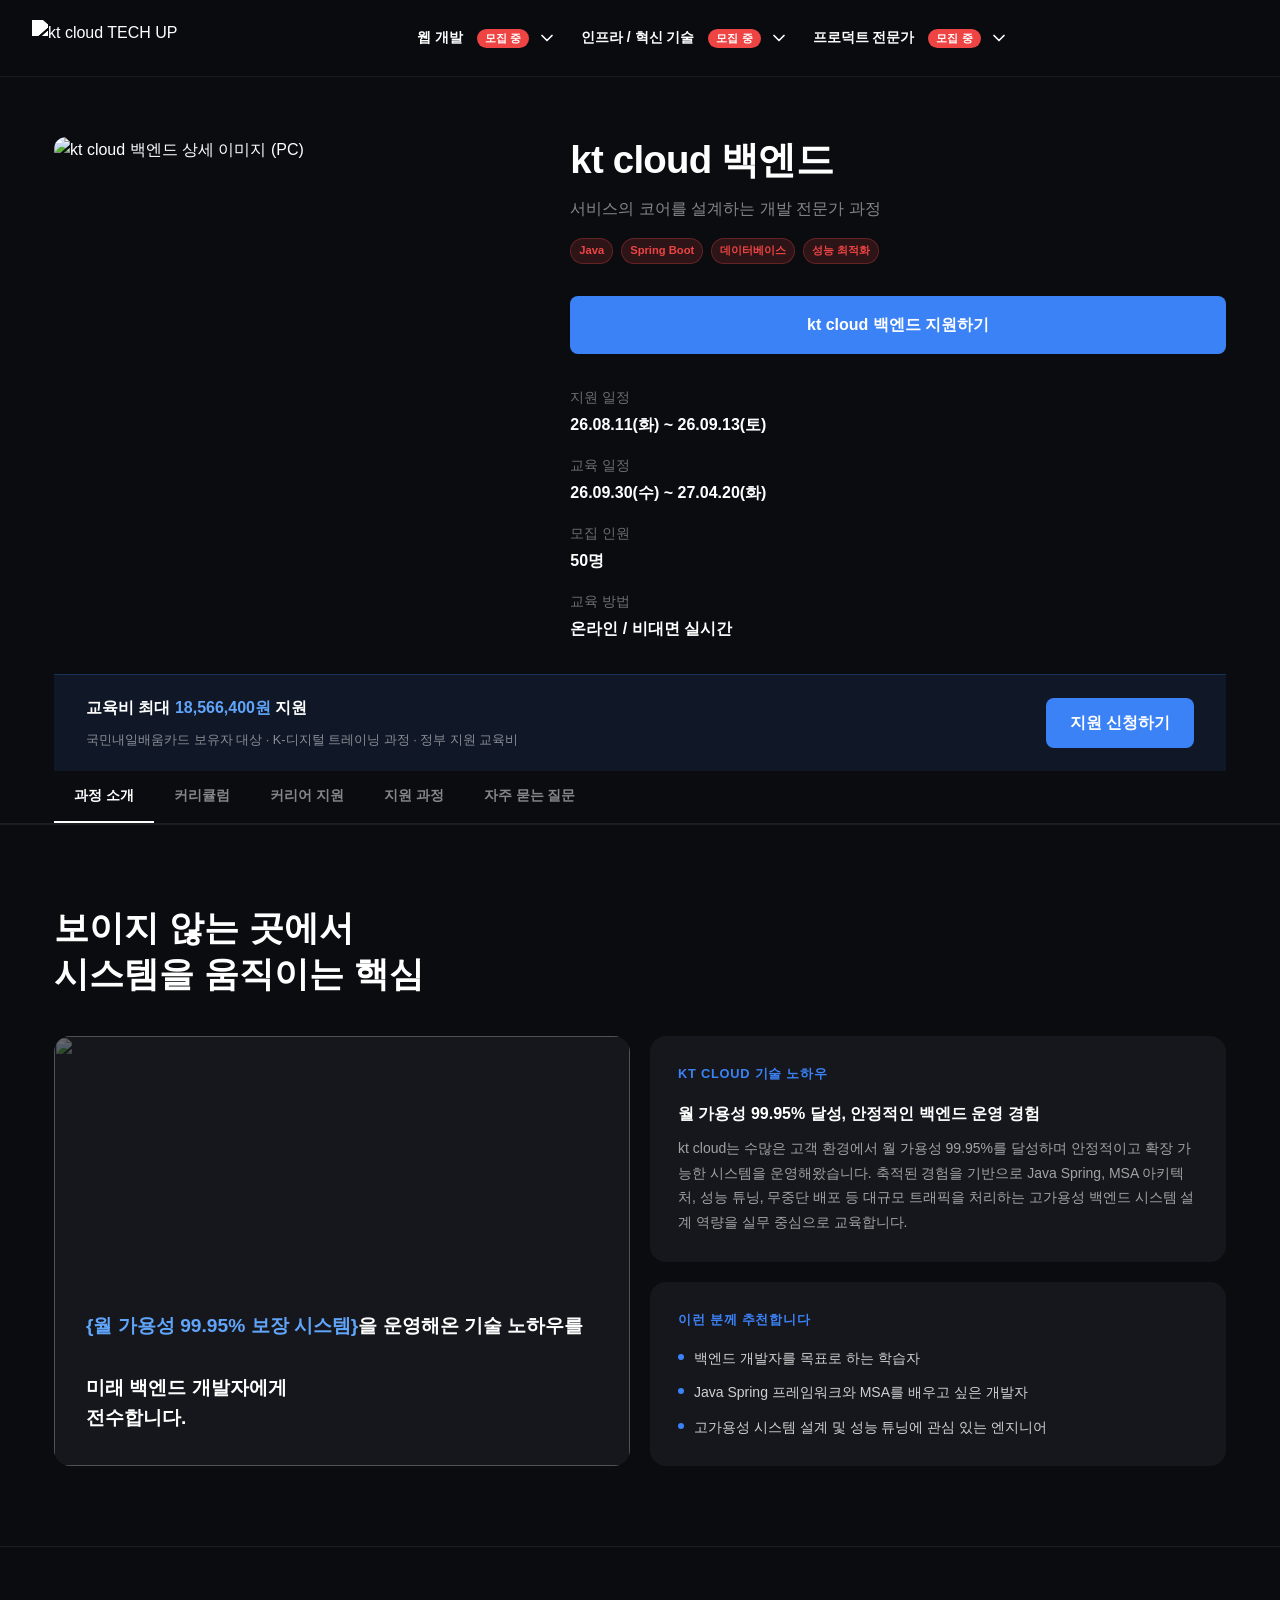
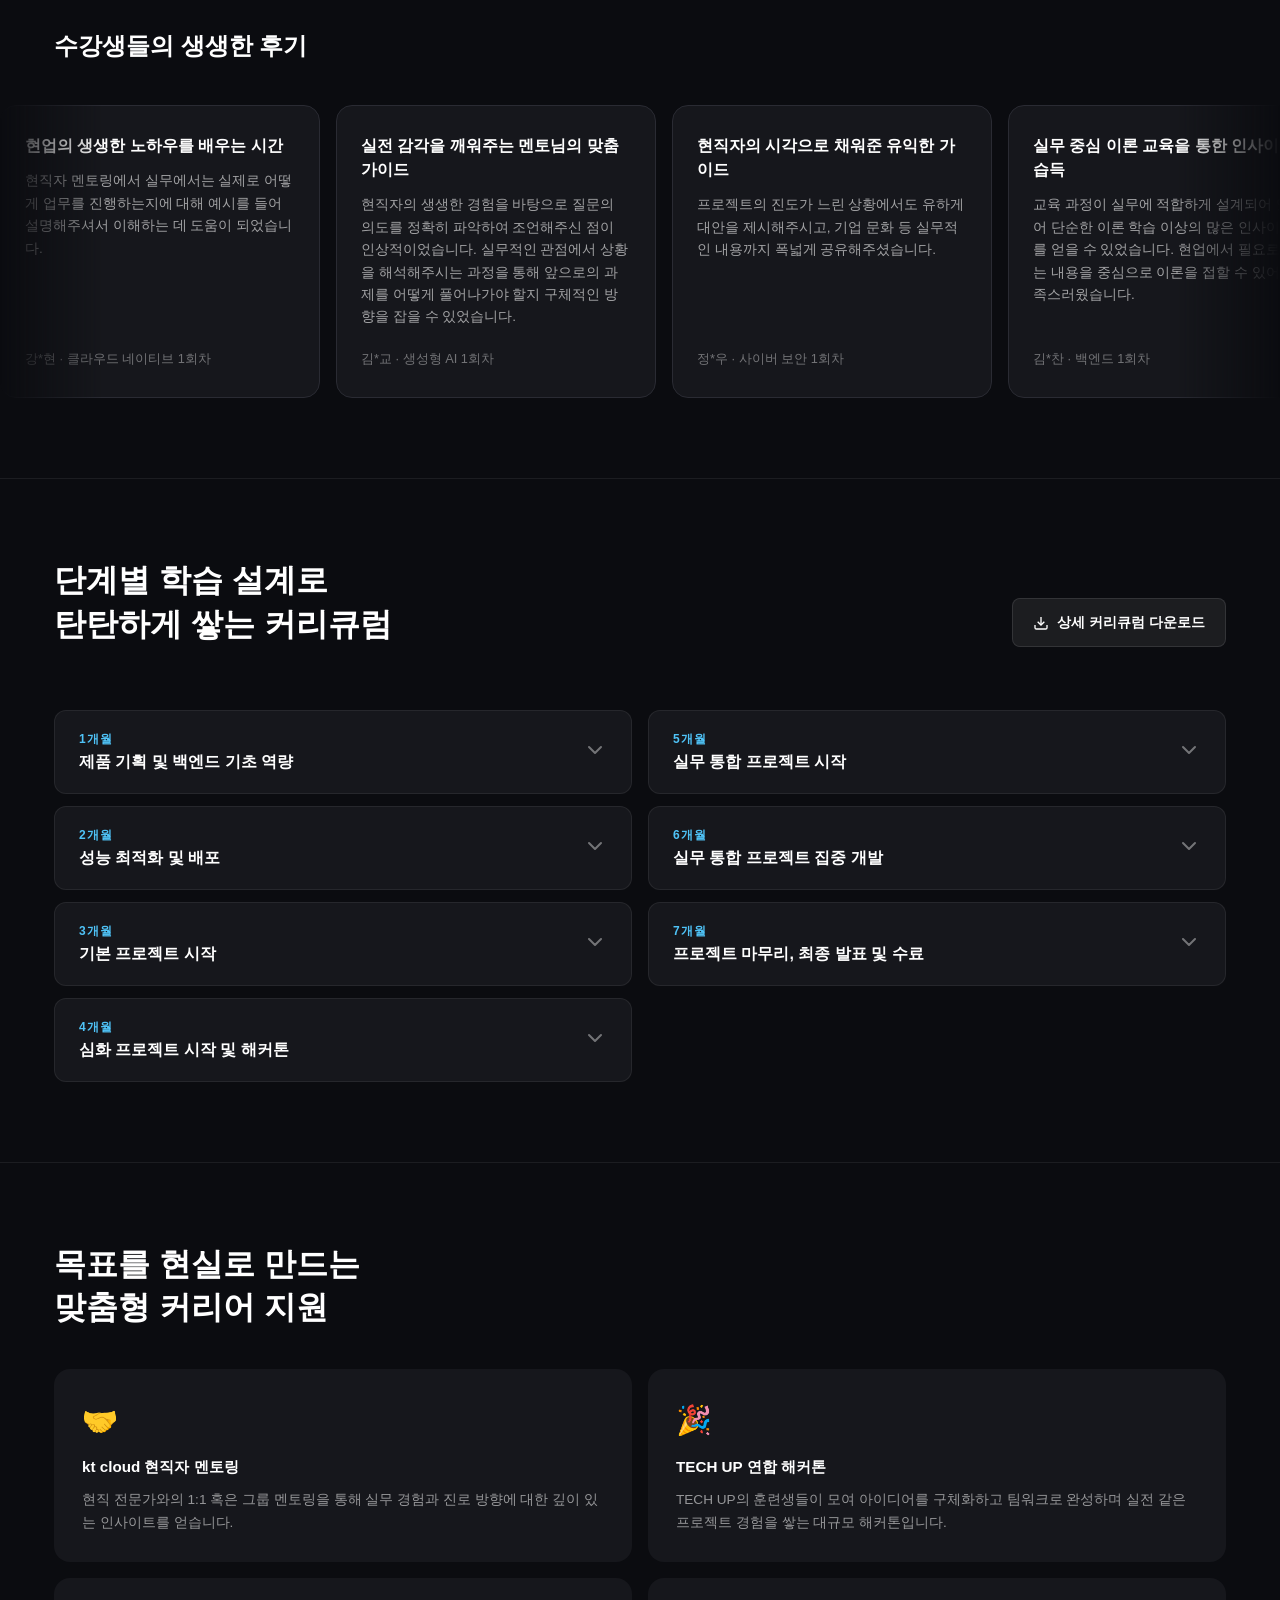
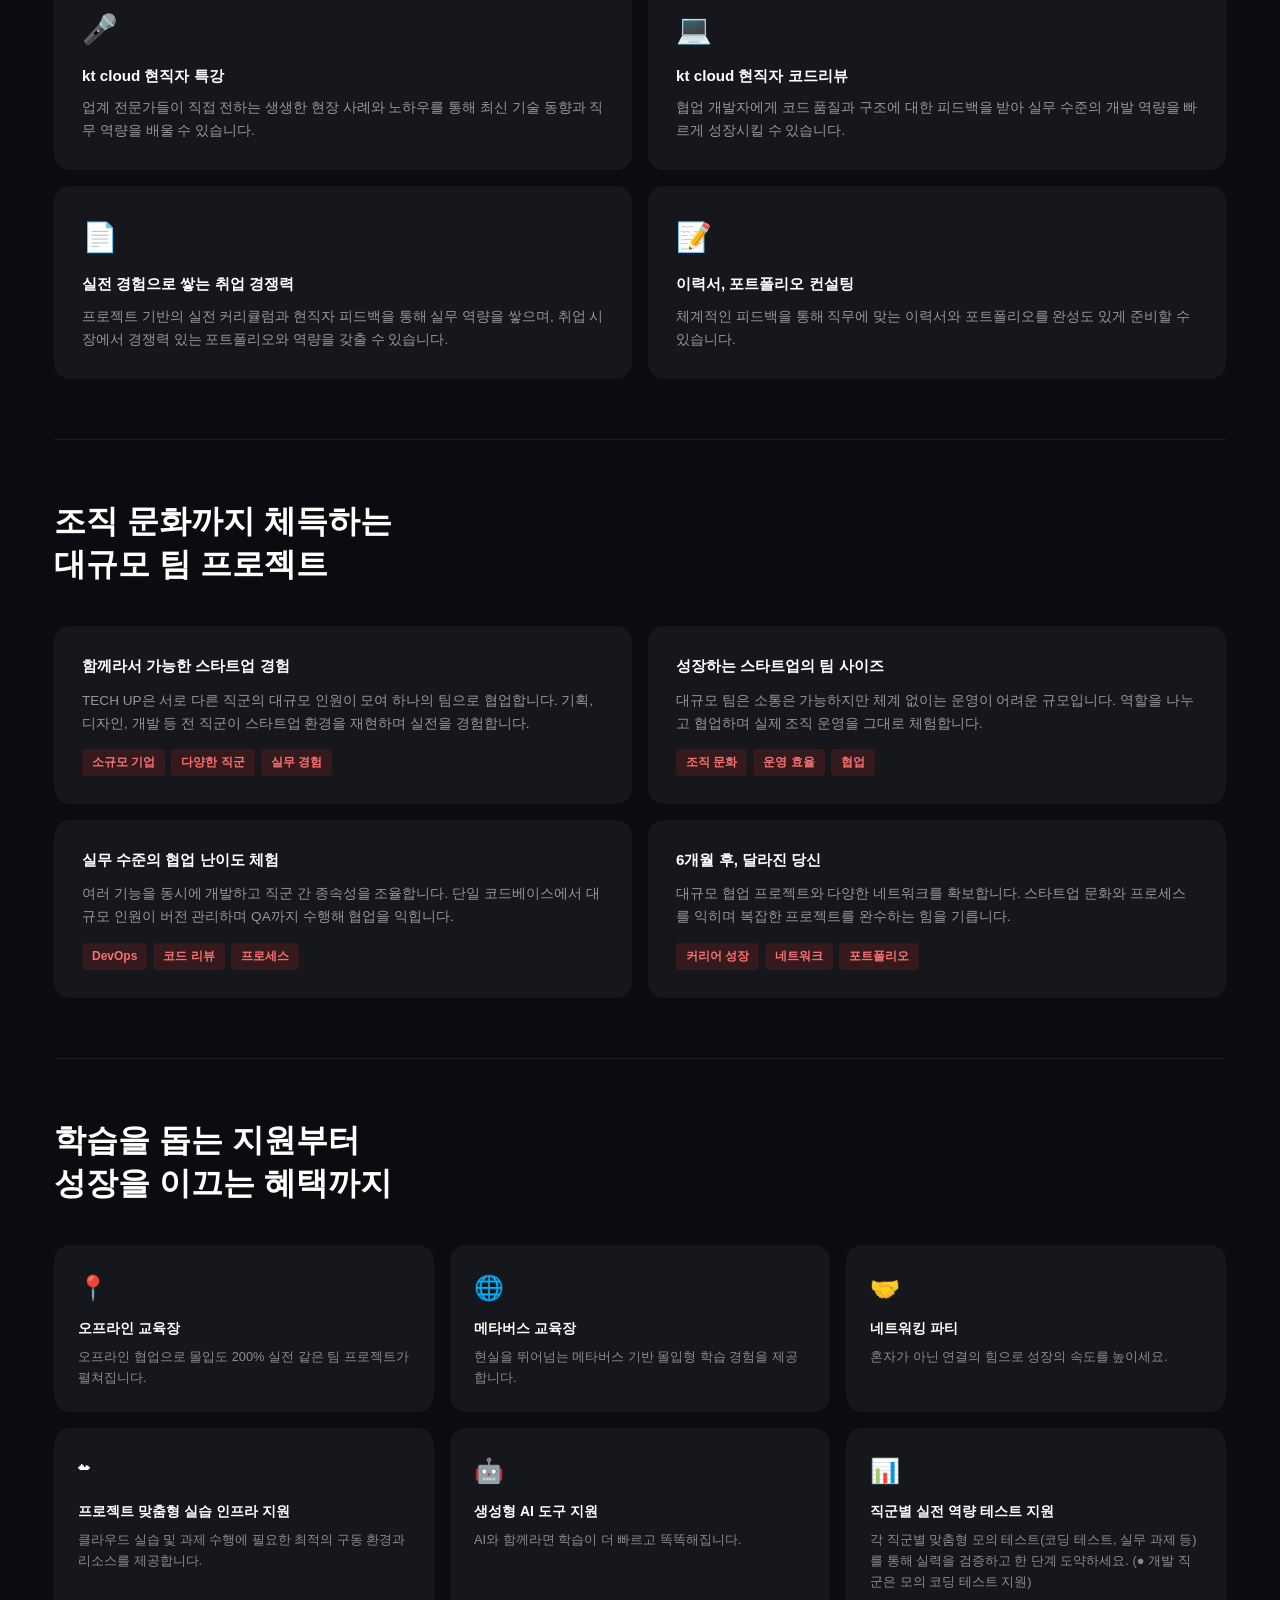
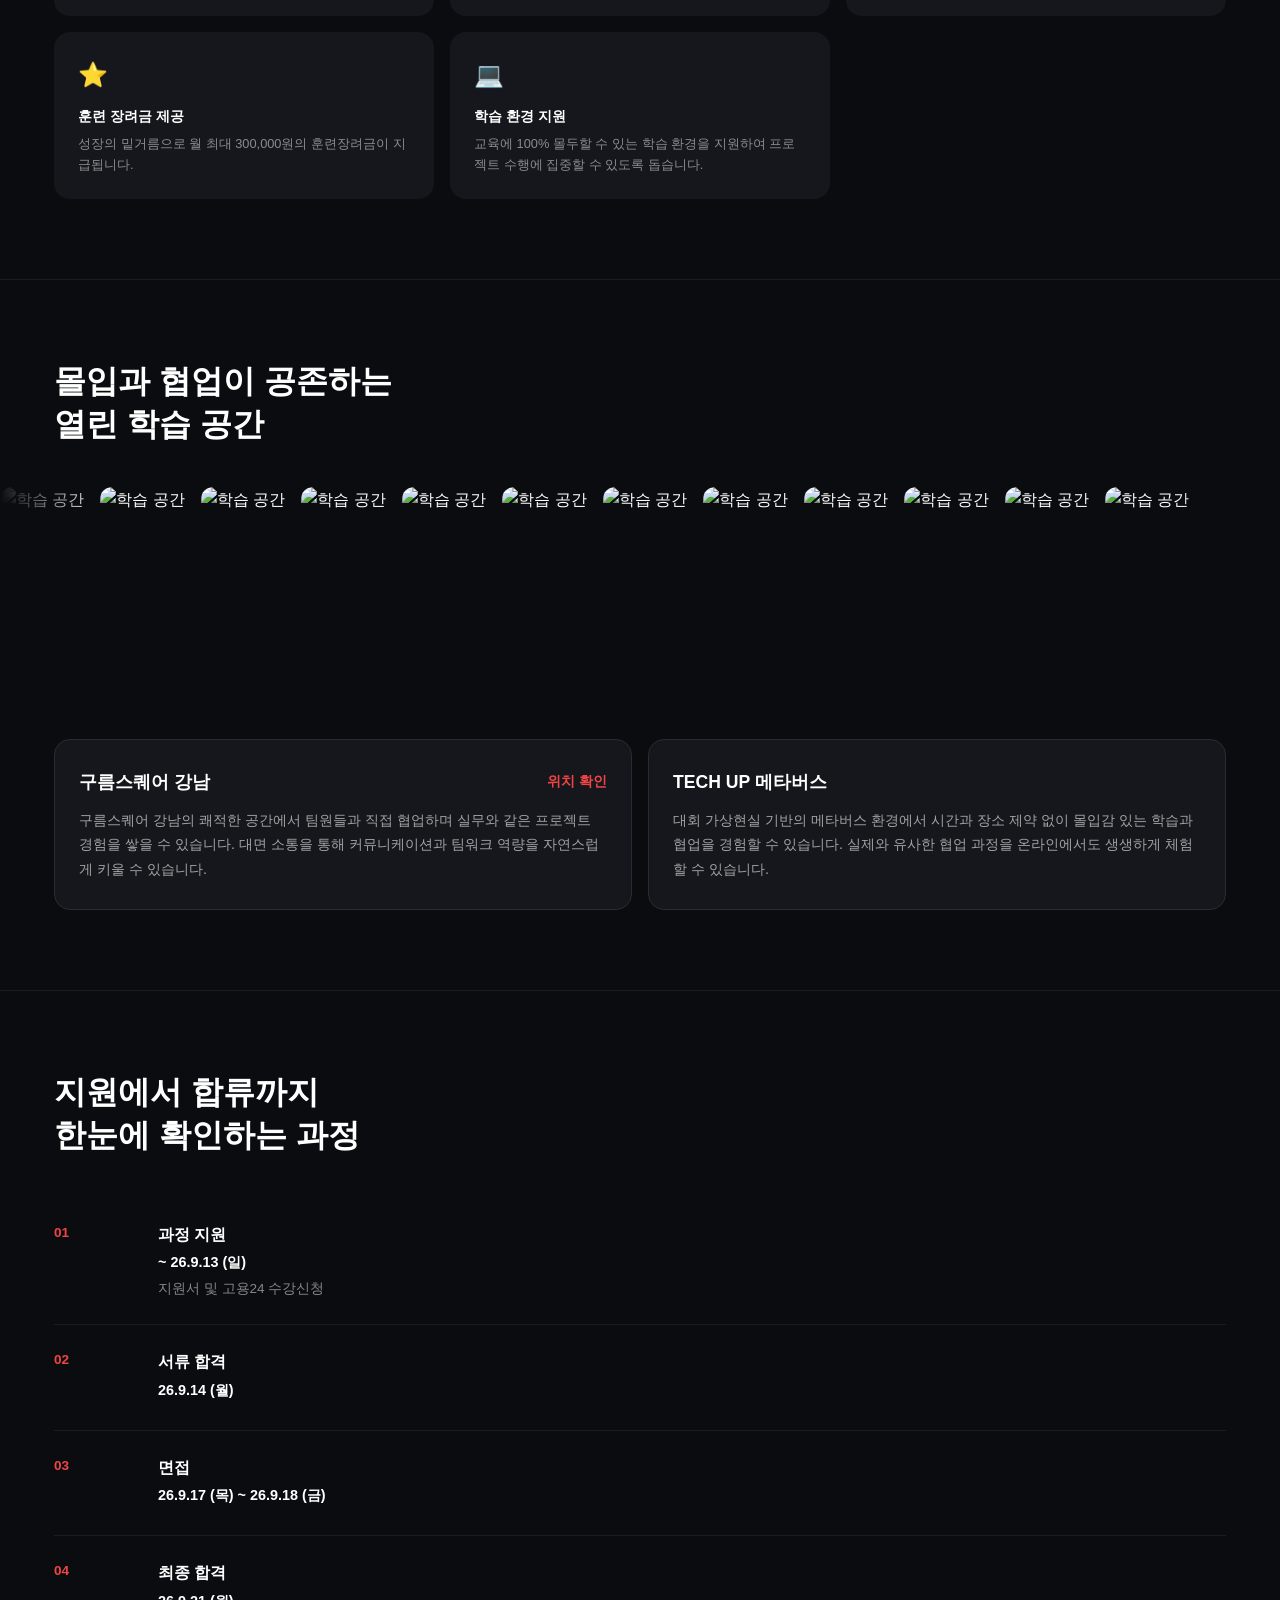
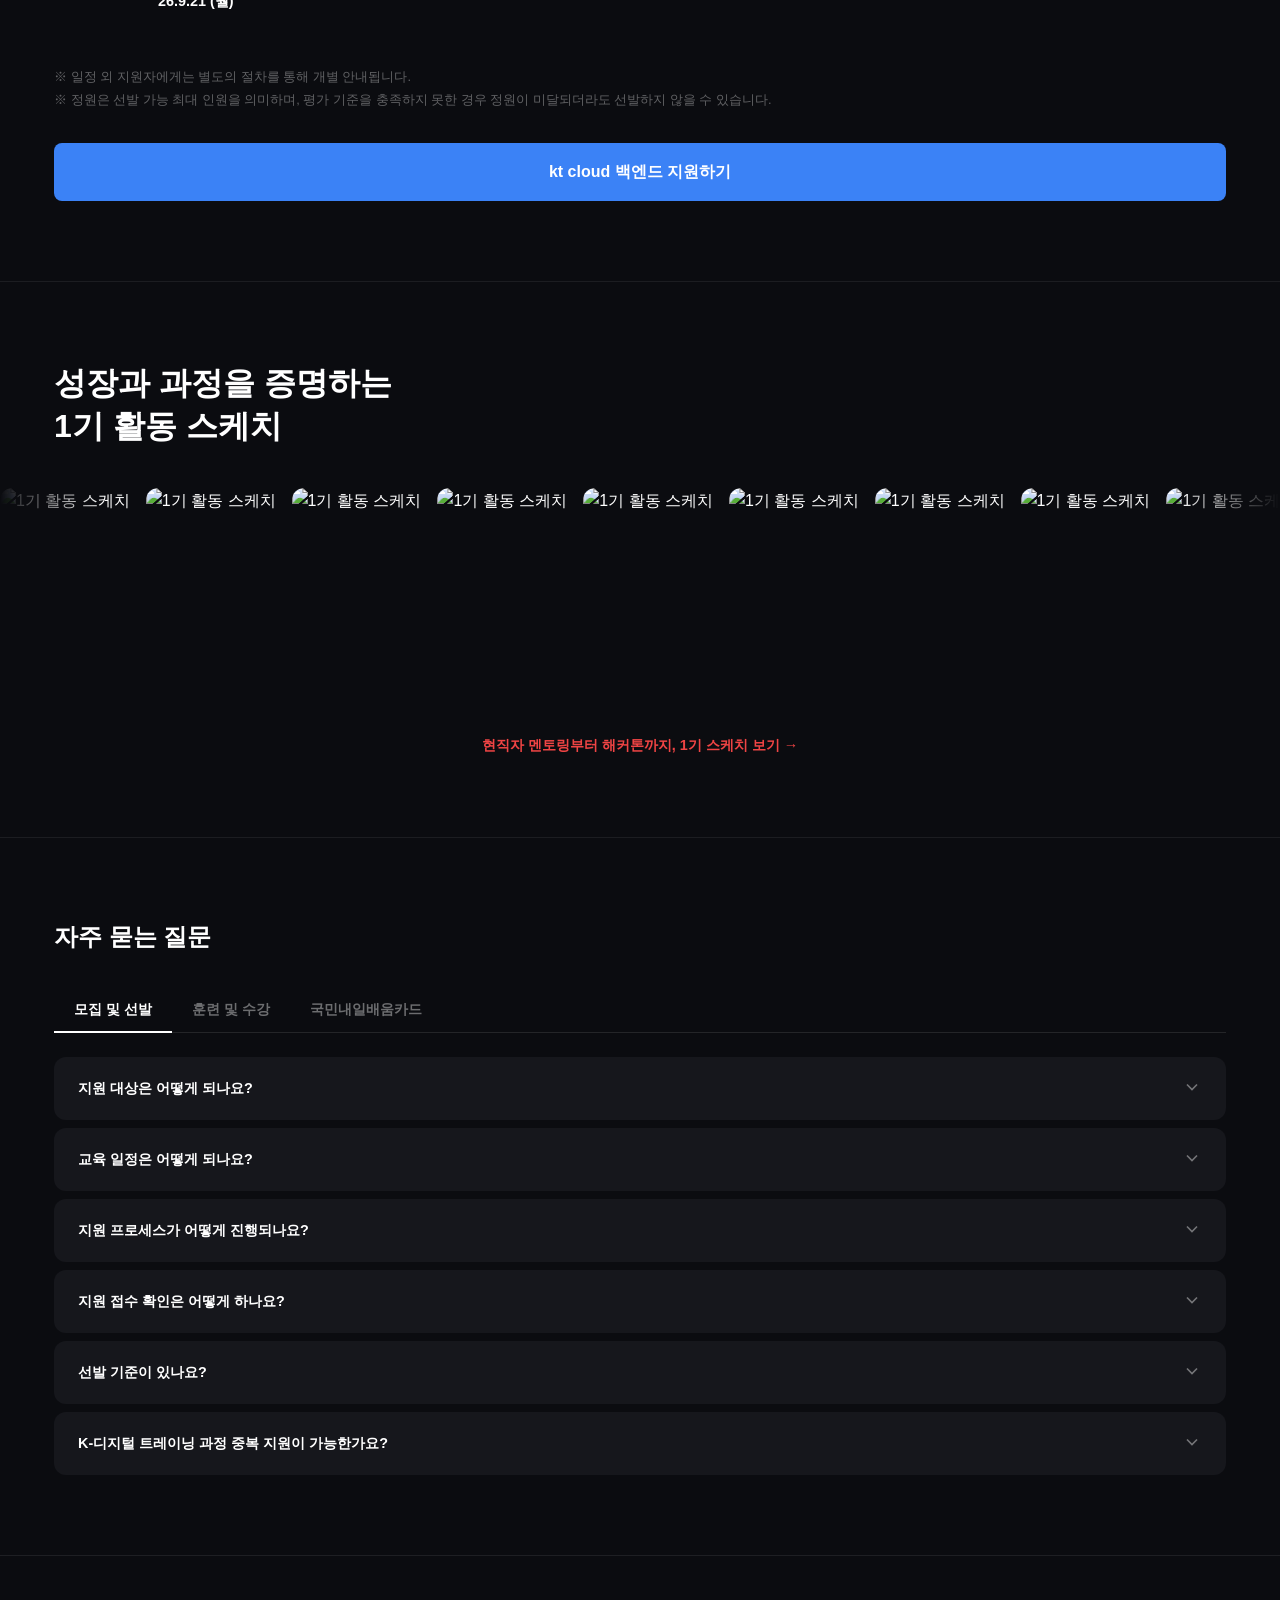
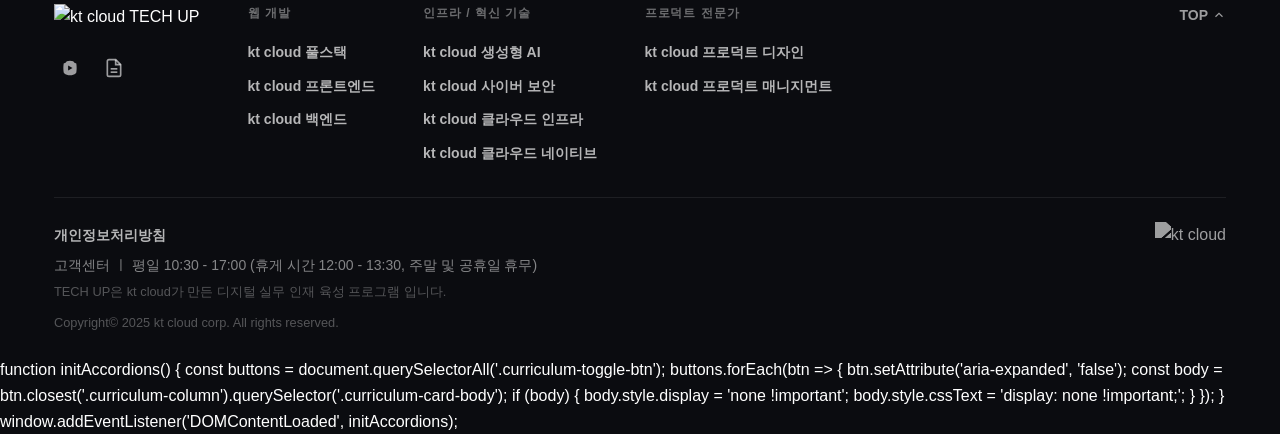
==== backend/index.html @ 148c1e0f "fix: 헤더 메뉴 지연 시간 2초 → 1초로 변경" ====
﻿<!DOCTYPE html>
<html lang="ko">
<head>
  <meta charset="UTF-8" />
  <meta name="viewport" content="width=device-width, initial-scale=1.0" />
  <title>kt cloud 백엔드 | kt cloud TECH UP</title>
  <meta name="description" content="서비스의 코어를 설계하는 개발 전문가 과정" />
  <meta property="og:title" content="kt cloud 백엔드 | kt cloud TECH UP" />
  <meta property="og:image" content="https://statics.goorm.io/ktcloud-techup/landing/og-image.png" />
  <link rel="icon" href="https://statics.goorm.io/ktcloud-techup/favicon.ico" />
  <link rel="stylesheet" href="../styles.css" />
</head>
<body>
  <header class="site-header">
    <nav class="header-nav-wrap">
      <a href="../" aria-label="KT Cloud Tech Up 홈페이지로 이동">
        <img src="https://statics.goorm.io/ktcloud-techup/logo/techup_light.svg" alt="kt cloud TECH UP" class="header-logo-img" />
      </a>
      <div class="header-menu">
        <div class="header-menu-item">
          <button class="header-menu-btn">웹 개발 <span class="badge-danger">모집 중</span><svg class="chevron" viewBox="0 0 24 24"><path d="M6 9l6 6 6-6" stroke-linecap="round" stroke-linejoin="round"/></svg></button>
          <div class="header-dropdown">
            <a href="../fullstack/" class="dropdown-item"><div class="dropdown-icon-wrap"><img src="https://statics.goorm.io/ktcloud-techup/landing/assets/course/fullstack/techup_nav_fullstack.png" alt="" /></div><div><span class="dropdown-item-name">kt cloud 풀스택</span><span class="dropdown-item-desc">프론트엔드와 백엔드 모두 다루는 개발 전문가 과정</span></div></a>
            <a href="../frontend/" class="dropdown-item"><div class="dropdown-icon-wrap"><img src="https://statics.goorm.io/ktcloud-techup/landing/assets/course/frontend/techup_nav_frontend.png" alt="" /></div><div><span class="dropdown-item-name">kt cloud 프론트엔드</span><span class="dropdown-item-desc">최상의 사용 경험을 구현하는 인터페이스 전문가 과정</span></div></a>
            <a href="../backend/" class="dropdown-item"><div class="dropdown-icon-wrap"><img src="https://statics.goorm.io/ktcloud-techup/landing/assets/course/backend/techup_nav_backend.png" alt="" /></div><div><span class="dropdown-item-name">kt cloud 백엔드</span><span class="dropdown-item-desc">서비스의 코어를 설계하는 개발 전문가 과정</span></div></a>
          </div>
        </div>
        <div class="header-menu-item">
          <button class="header-menu-btn">인프라 / 혁신 기술 <span class="badge-danger">모집 중</span><svg class="chevron" viewBox="0 0 24 24"><path d="M6 9l6 6 6-6" stroke-linecap="round" stroke-linejoin="round"/></svg></button>
          <div class="header-dropdown">
            <a href="../gen-ai/" class="dropdown-item"><div class="dropdown-icon-wrap"><img src="https://statics.goorm.io/ktcloud-techup/landing/assets/course/gen-ai/techup_nav_gen-ai.png" alt="" /></div><div><span class="dropdown-item-name">kt cloud 생성형 AI</span><span class="dropdown-item-desc">생성형 AI 혁신을 이끄는 글로벌 인재 과정</span></div></a>
            <a href="../cybersecurity/" class="dropdown-item"><div class="dropdown-icon-wrap"><img src="https://statics.goorm.io/ktcloud-techup/landing/assets/course/cybersecurity/techup_nav_cybersecurity.png" alt="" /></div><div><span class="dropdown-item-name">kt cloud 사이버 보안</span><span class="dropdown-item-desc">데이터와 서비스를 수호하는 보안 전문가 과정</span></div></a>
            <a href="https://acornedu.co.kr/kdigital/ktcloud/index.html" target="_blank" rel="noopener noreferrer" class="dropdown-item"><div class="dropdown-icon-wrap"><img src="https://statics.goorm.io/ktcloud-techup/landing/assets/course/cloud-infra/techup_nav_cloud-infra.png" alt="" /></div><div><span class="dropdown-item-name">kt cloud 클라우드 인프라</span><span class="dropdown-item-desc">확장성과 안정성을 구축하는 인프라 전문가 과정</span></div></a>
            <a href="../cloud-native/" class="dropdown-item"><div class="dropdown-icon-wrap"><img src="https://statics.goorm.io/ktcloud-techup/landing/assets/course/cloud-native/techup_nav_cloud-native.png" alt="" /></div><div><span class="dropdown-item-name">kt cloud 클라우드 네이티브</span><span class="dropdown-item-desc">차세대 클라우드 아키텍처 전문가 과정</span></div></a>
          </div>
        </div>
        <div class="header-menu-item">
          <button class="header-menu-btn">프로덕트 전문가 <span class="badge-danger">모집 중</span><svg class="chevron" viewBox="0 0 24 24"><path d="M6 9l6 6 6-6" stroke-linecap="round" stroke-linejoin="round"/></svg></button>
          <div class="header-dropdown">
            <a href="../product-design/" class="dropdown-item"><div class="dropdown-icon-wrap"><img src="https://statics.goorm.io/ktcloud-techup/landing/assets/course/product-design/techup_nav_product-design.png" alt="" /></div><div><span class="dropdown-item-name">kt cloud 프로덕트 디자인</span><span class="dropdown-item-desc">사용자 중심 경험을 설계하는 디자인 전문가 과정</span></div></a>
            <a href="../product-management/" class="dropdown-item"><div class="dropdown-icon-wrap"><img src="https://statics.goorm.io/ktcloud-techup/landing/assets/course/product-management/techup_nav_product-management.png" alt="" /></div><div><span class="dropdown-item-name">kt cloud 프로덕트 매니지먼트</span><span class="dropdown-item-desc">아이디어를 제품으로 비즈니스 임팩트를 만드는 과정</span></div></a>
          </div>
        </div>
      </div>
      <div class="header-right">
        <button class="mobile-menu-btn" onclick="document.getElementById('mobileMenu').classList.add('open')" aria-label="메뉴 열기"><svg width="24" height="24" fill="none" stroke="currentColor" stroke-width="2" stroke-linecap="round"><line x1="3" y1="6" x2="21" y2="6"/><line x1="3" y1="12" x2="21" y2="12"/><line x1="3" y1="18" x2="21" y2="18"/></svg></button>
      </div>
    </nav>
  </header>
  <div class="mobile-menu-overlay" id="mobileMenu">
    <div class="mobile-menu-header">
      <img src="https://statics.goorm.io/ktcloud-techup/logo/techup_light.svg" alt="kt cloud TECH UP" style="height:32px" />
      <button class="mobile-menu-close" onclick="document.getElementById('mobileMenu').classList.remove('open')" aria-label="닫기"><svg width="24" height="24" fill="none" stroke="currentColor" stroke-width="2"><line x1="18" y1="6" x2="6" y2="18"/><line x1="6" y1="6" x2="18" y2="18"/></svg></button>
    </div>
    <div class="mobile-menu-section">
      <button class="mobile-menu-group-btn" onclick="toggleMobileSubmenu('mob-web')"><span>웹 개발 <span class="badge-danger" style="font-size:.65rem">모집 중</span></span><svg width="20" height="20" fill="none" stroke="currentColor" stroke-width="2"><path d="M5 8l5 5 5-5"/></svg></button>
      <div class="mobile-submenu" id="mob-web"><a href="../fullstack/">kt cloud 풀스택</a><a href="../frontend/">kt cloud 프론트엔드</a><a href="../backend/">kt cloud 백엔드</a></div>
    </div>
    <div class="mobile-menu-section">
      <button class="mobile-menu-group-btn" onclick="toggleMobileSubmenu('mob-infra')"><span>인프라 / 혁신 기술 <span class="badge-danger" style="font-size:.65rem">모집 중</span></span><svg width="20" height="20" fill="none" stroke="currentColor" stroke-width="2"><path d="M5 8l5 5 5-5"/></svg></button>
      <div class="mobile-submenu" id="mob-infra"><a href="../gen-ai/">kt cloud 생성형 AI</a><a href="../cybersecurity/">kt cloud 사이버 보안</a><a href="https://acornedu.co.kr/kdigital/ktcloud/index.html" target="_blank" rel="noreferrer">kt cloud 클라우드 인프라</a><a href="../cloud-native/">kt cloud 클라우드 네이티브</a></div>
    </div>
    <div class="mobile-menu-section">
      <button class="mobile-menu-group-btn" onclick="toggleMobileSubmenu('mob-product')"><span>프로덕트 전문가 <span class="badge-danger" style="font-size:.65rem">모집 중</span></span><svg width="20" height="20" fill="none" stroke="currentColor" stroke-width="2"><path d="M5 8l5 5 5-5"/></svg></button>
      <div class="mobile-submenu" id="mob-product"><a href="../product-design/">kt cloud 프로덕트 디자인</a><a href="../product-management/">kt cloud 프로덕트 매니지먼트</a></div>
    </div>
  </div>
  <main>
    <section class="detail-hero-section" id="introduce">
      <div class="container">
        <div class="detail-hero-wrap">
          <div class="hero-left">
            <div class="course-thumbnail">
              <img src="https://statics.goorm.io/ktcloud-techup/landing/assets/course/backend/techup_detail_pc_backend.png" alt="kt cloud 백엔드 상세 이미지 (PC)" class="desktop-thumbnail" />
              <img src="https://statics.goorm.io/ktcloud-techup/landing/assets/course/backend/techup_detail_mo_backend.png" alt="kt cloud 백엔드 상세 이미지 (모바일)" class="mobile-thumbnail" />
            </div>
          </div>
          <div class="detail-hero-right">
            <div class="detail-course-info">
              <div class="detail-hero-course-text">
                <h1 class="course-title-text">kt cloud 백엔드</h1>
                <p class="course-desc-text">서비스의 코어를 설계하는 개발 전문가 과정</p>
              </div>
              <div class="detail-badge-wrap"><span class="tag-badge">Java</span> <span class="tag-badge">Spring Boot</span> <span class="tag-badge">데이터베이스</span> <span class="tag-badge">성능 최적화</span></div>
            </div>
            <div class="cta-wrap"><a class="btn-enroll-primary" href="https://forms.gle/zZFbDgqRrS6WZeDd9" target="_blank" rel="noopener noreferrer">kt cloud 백엔드 지원하기</a></div>
            <div class="course-info-detail">
              <div class="course-info-detail-item"><span class="info-label">지원 일정</span><span class="info-value">26.08.11(화) ~ 26.09.13(토)</span></div>
              <div class="course-info-detail-item"><span class="info-label">교육 일정</span><span class="info-value">26.09.30(수) ~ 27.04.20(화)</span></div>
              <div class="course-info-detail-item"><span class="info-label">모집 인원</span><span class="info-value">50명</span></div>
              <div class="course-info-detail-item"><span class="info-label">교육 방법</span><span class="info-value">온라인 / 비대면 실시간</span></div>
            </div>
          </div>
        </div>
                <div class="tuition-banner-inline">
          <div class="tuition-inline-left">
            <span class="tuition-amount">교육비 최대 <strong>18,566,400원</strong> 지원</span>
            <span class="tuition-desc">국민내일배움카드 보유자 대상 · K-디지털 트레이닝 과정 · 정부 지원 교육비</span>
          </div>
          <a class="btn-enroll-primary tuition-inline-btn" href="https://forms.gle/zZFbDgqRrS6WZeDd9" target="_blank" rel="noopener noreferrer">지원 신청하기</a>
        </div>
      </div>
    </section>
  <section class="detail-nav-section">
      <div class="container">
        <nav class="detail-nav-inner">
          <button class="nav-item-btn active" onclick="scrollToSection('introduce',this)">과정 소개</button>
          <button class="nav-item-btn" onclick="scrollToSection('curriculum',this)">커리큘럼</button>
          <button class="nav-item-btn" onclick="scrollToSection('career_support',this)">커리어 지원</button>
          <button class="nav-item-btn" onclick="scrollToSection('process',this)">지원 과정</button>
          <button class="nav-item-btn" onclick="scrollToSection('faq',this)">자주 묻는 질문</button>
        </nav>
      </div>
  </section>
  <section class="introduce-section" id="introduce">
      <div class="container">
        <h2 class="introduce-section-title">보이지 않는 곳에서<br>시스템을 움직이는 핵심</h2>
        <div class="content-grid">
          <div class="core-message-card content-card">
            <img src="https://statics.goorm.io/ktcloud-techup/landing/assets/course/backend/techup_introduce_bg_backend.png" alt="" class="core-message-background" loading="lazy" />
            <div class="core-card-content">
              <p class="core-message-text"><span class='highlight'>{월 가용성 99.95% 보장 시스템}</span>을 운영해온 기술 노하우를<br><br>미래 백엔드 개발자에게<br>전수합니다.</p>
            </div>
          </div>
          <div class="content-grid-right">
            <div class="value-proposition-card content-card">
              <p class="card-label">kt cloud 기술 노하우</p>
              <p class="value-title">월 가용성 99.95% 달성, 안정적인 백엔드 운영 경험</p>
              <p class="value-description">kt cloud는 수많은 고객 환경에서 월 가용성 99.95%를 달성하며 안정적이고 확장 가능한 시스템을 운영해왔습니다. 축적된 경험을 기반으로 Java Spring, MSA 아키텍처, 성능 튜닝, 무중단 배포 등 대규모 트래픽을 처리하는 고가용성 백엔드 시스템 설계 역량을 실무 중심으로 교육합니다.</p>
            </div>
            <div class="target-audience-card content-card">
              <p class="card-label">이런 분께 추천합니다</p>
              <div class="target-audience-list">
                <div class="target-audience-item"><span class="audience-bullet"></span><span class="audience-text">백엔드 개발자를 목표로 하는 학습자</span></div>
                <div class="target-audience-item"><span class="audience-bullet"></span><span class="audience-text">Java Spring 프레임워크와 MSA를 배우고 싶은 개발자</span></div>
                <div class="target-audience-item"><span class="audience-bullet"></span><span class="audience-text">고가용성 시스템 설계 및 성능 튜닝에 관심 있는 엔지니어</span></div>
              </div>
            </div>
          </div>
        </div>
      </div>
  </section>

      <div class="section-block review-scroll-section" id="reviews">
      <div class="container">
        <h2 class="section-block-title">수강생들의 생생한 후기</h2>
      </div>
      <div class="review-marquee-wrap">
        <div class="review-marquee-track">
          <div class="review-card"><p class="review-title">현업의 생생한 노하우를 배우는 시간</p><p class="review-desc">현직자 멘토링에서 실무에서는 실제로 어떻게 업무를 진행하는지에 대해 예시를 들어 설명해주셔서 이해하는 데 도움이 되었습니다.</p><p class="review-author">강*현 · 클라우드 네이티브 1회차</p></div>
          <div class="review-card"><p class="review-title">실전 감각을 깨워주는 멘토님의 맞춤 가이드</p><p class="review-desc">현직자의 생생한 경험을 바탕으로 질문의 의도를 정확히 파악하여 조언해주신 점이 인상적이었습니다. 실무적인 관점에서 상황을 해석해주시는 과정을 통해 앞으로의 과제를 어떻게 풀어나가야 할지 구체적인 방향을 잡을 수 있었습니다.</p><p class="review-author">김*교 · 생성형 AI 1회차</p></div>
          <div class="review-card"><p class="review-title">현직자의 시각으로 채워준 유익한 가이드</p><p class="review-desc">프로젝트의 진도가 느린 상황에서도 유하게 대안을 제시해주시고, 기업 문화 등 실무적인 내용까지 폭넓게 공유해주셨습니다.</p><p class="review-author">정*우 · 사이버 보안 1회차</p></div>
          <div class="review-card"><p class="review-title">실무 중심 이론 교육을 통한 인사이트 습득</p><p class="review-desc">교육 과정이 실무에 적합하게 설계되어 있어 단순한 이론 학습 이상의 많은 인사이트를 얻을 수 있었습니다. 현업에서 필요로 하는 내용을 중심으로 이론을 접할 수 있어 만족스러웠습니다.</p><p class="review-author">김*찬 · 백엔드 1회차</p></div>
          <div class="review-card"><p class="review-title">실전 코드를 활용한 이론의 실질적 구현</p><p class="review-desc">이론을 실제 코드로 구현하는 과정에서 Git 공유와 핵심 부분 공백 활용 등 효율적인 학습 환경이 제공되었습니다. 이를 통해 길어지는 코드 사이에서도 핵심 이론이 어떻게 적용되는지 집중해서 파악할 수 있었습니다.</p><p class="review-author">이*수 · 프론트엔드 1회차</p></div>
          <div class="review-card"><p class="review-title">프로젝트에 바로 활용 가능한 실무 아키텍처 학습</p><p class="review-desc">백엔드 아키텍처에 관한 강의 내용은 현재 진행 중인 프로젝트에 즉시 적용할 수 있을 만큼 실효성이 높았습니다.</p><p class="review-author">최*수 · 풀스택 1회차</p></div>
          <div class="review-card"><p class="review-title">양질의 강의와 원활한 소통이 이루어진 시간</p><p class="review-desc">양질의 특강과 성실한 질의응답, 그리고 좋은 분위기를 조성해 주신 덕분에 실무 기술과 현업의 인사이트를 얻을 수 있었던 유익한 시간이었습니다.</p><p class="review-author">허*은 · 사이버 보안 1회차</p></div>
          <div class="review-card"><p class="review-title">다각도의 피드백을 통한 성장</p><p class="review-desc">프로젝트 전반에 걸쳐 강사님과 동료들로부터 다양한 측면의 피드백을 받아볼 수 있어서 실전 감각을 익히는 데 큰 도움이 되었습니다.</p><p class="review-author">김*우 · 프로덕트 매니지먼트 1회차</p></div>
          <div class="review-card"><p class="review-title">협업 역량과 효율적인 시간 관리 습득</p><p class="review-desc">팀 프로젝트에 충분한 시간이 할당되어 실습에 집중할 수 있었고, 그 과정에서 협업 방식과 효율적인 시간 분배를 직접 경험하며 배울 수 있어 좋았습니다.</p><p class="review-author">안*서 · 사이버 보안 1회차</p></div>
          <div class="review-card"><p class="review-title">반복 학습을 통한 이해도 및 활용 능력 향상</p><p class="review-desc">수업 내용을 기반으로 한 평가 과정을 통해 학습한 내용을 복습할 수 있었고, 이를 계기로 이해와 활용 속도가 한층 빨라지는 것을 체감할 수 있었습니다.</p><p class="review-author">조*연 · 백엔드 1회차</p></div>
          <div class="review-card"><p class="review-title">팀워크와 창의성을 높여준 해커톤 경험</p><p class="review-desc">자연스러운 아이스브레이킹을 통해 팀원들의 작업 스타일을 빠르게 파악하며 짧은 일정 속에서도 효율적으로 협업할 수 있었습니다.</p><p class="review-author">박*영 · 프로덕트 디자인 1회차</p></div>
          <div class="review-card"><p class="review-title">현업의 생생한 노하우를 배우는 시간</p><p class="review-desc">현직자 멘토링에서 실무에서는 실제로 어떻게 업무를 진행하는지에 대해 예시를 들어 설명해주셔서 이해하는 데 도움이 되었습니다.</p><p class="review-author">강*현 · 클라우드 네이티브 1회차</p></div>
          <div class="review-card"><p class="review-title">실전 감각을 깨워주는 멘토님의 맞춤 가이드</p><p class="review-desc">현직자의 생생한 경험을 바탕으로 질문의 의도를 정확히 파악하여 조언해주신 점이 인상적이었습니다.</p><p class="review-author">김*교 · 생성형 AI 1회차</p></div>
          <div class="review-card"><p class="review-title">실무 중심 이론 교육을 통한 인사이트 습득</p><p class="review-desc">교육 과정이 실무에 적합하게 설계되어 있어 단순한 이론 학습 이상의 많은 인사이트를 얻을 수 있었습니다.</p><p class="review-author">김*찬 · 백엔드 1회차</p></div>
        </div>
      </div>
    </div>

    <div class="section-block" id="curriculum">
      <div class="container">
        <div class="curriculum-header">
          <h2 class="section-heading-2line">단계별 학습 설계로<br>탄탄하게 쌓는 커리큐럼</h2>
          <a href="https://statics.goorm.io/ktcloud-techup/files/curriculums/v2/kt+cloud+TECH+UP_%E1%84%87%E1%85%A2%E1%86%A8%E1%84%8B%E1%85%A6%E1%86%AB%E1%84%83%E1%85%B3.pdf" target="_blank" rel="noopener noreferrer" class="curriculum-download">
            <svg width="16" height="16" viewBox="0 0 24 24" fill="none" stroke="currentColor" stroke-width="2"><path d="M21 15v4a2 2 0 01-2 2H5a2 2 0 01-2-2v-4"/><polyline points="7 10 12 15 17 10"/><line x1="12" y1="15" x2="12" y2="3"/></svg>
            상세 커리큐럼 다운로드
          </a>
        </div>
        <div class="curriculum-grid">
          <div class="curriculum-column left-column">
            <div class="curriculum-card">
              <div class="curriculum-card-header">
                <button class="curriculum-toggle-btn" onclick="toggleCurriculum(this)" aria-expanded="false">
                  <div class="curriculum-question-container">
                    <span class="curriculum-week">1개월</span>
                    <span class="curriculum-title">제품 기획 및 백엔드 기초 역량</span>
                  </div>
                  <span class="curriculum-icon"><svg width="24" height="24" viewBox="0 0 24 24" fill="none"><path d="M6 9L12 15L18 9" stroke="currentColor" stroke-width="2" stroke-linecap="round" stroke-linejoin="round"/></svg></span>
                </button>
              </div>
              <div class="curriculum-card-body">
                <div class="curriculum-item">
                  <span class="curriculum-dot"></span>
                  <div>
                    <span class="curriculum-content-title">오리엔테이션</span>
                    <span class="curriculum-content-desc">과정 목표와 방향성을 설명하고, 상세 커리큘럼 및 학습 일정 소개합니다.</span>
                  </div>
                </div>
                <div class="curriculum-item">
                  <span class="curriculum-dot"></span>
                  <div>
                    <span class="curriculum-content-title">자바 스프링 기초</span>
                    <span class="curriculum-content-desc">스프링 프레임워크의 핵심 원리와 구조를 이해하고 실습합니다.</span>
                  </div>
                </div>
                <div class="curriculum-item">
                  <span class="curriculum-dot"></span>
                  <div>
                    <span class="curriculum-content-title">자바 스프링 고급</span>
                    <span class="curriculum-content-desc">IoC/DI, AOP 등 주요 기능을 실습을 통해 심층적으로 학습합니다.</span>
                  </div>
                </div>
                <div class="curriculum-item">
                  <span class="curriculum-dot"></span>
                  <div>
                    <span class="curriculum-content-title">HTTP/HTTPS 등 백엔드 네트워크 기초</span>
                    <span class="curriculum-content-desc">HTTP/HTTPS 프로토콜 동작 원리와 기본 네트워크 구조를 학습합니다.</span>
                  </div>
                </div>
                <div class="curriculum-item">
                  <span class="curriculum-dot"></span>
                  <div>
                    <span class="curriculum-content-title">생성형 AI를 활용한 백엔드 개발</span>
                    <span class="curriculum-content-desc">생성형 AI 모델과 API 연동, 자동화 기법을 실습합니다.</span>
                  </div>
                </div>
                <div class="curriculum-item">
                  <span class="curriculum-dot"></span>
                  <div>
                    <span class="curriculum-content-title">API 서버 및 MSA</span>
                    <span class="curriculum-content-desc">RESTful API 설계와 마이크로서비스 아키텍처 구축 방법을 익힙니다.</span>
                  </div>
                </div>
                <div class="curriculum-item">
                  <span class="curriculum-dot"></span>
                  <div>
                    <span class="curriculum-content-title">취업 준비 역량 테스트 대비</span>
                    <span class="curriculum-content-desc">매월 과정 별 역량 평가 및 피드백을 진행합니다. 이를 바탕으로 최신 구직 동향 및 사례를 연구하며, 자기 PR을 위한 효과적인 취업 전략을 학습합니다.</span>
                  </div>
                </div>
              </div>
            </div>
            <div class="curriculum-card">
              <div class="curriculum-card-header">
                <button class="curriculum-toggle-btn" onclick="toggleCurriculum(this)" aria-expanded="false">
                  <div class="curriculum-question-container">
                    <span class="curriculum-week">2개월</span>
                    <span class="curriculum-title">성능 최적화 및 배포</span>
                  </div>
                  <span class="curriculum-icon"><svg width="24" height="24" viewBox="0 0 24 24" fill="none"><path d="M6 9L12 15L18 9" stroke="currentColor" stroke-width="2" stroke-linecap="round" stroke-linejoin="round"/></svg></span>
                </button>
              </div>
              <div class="curriculum-card-body">
                <div class="curriculum-item">
                  <span class="curriculum-dot"></span>
                  <div>
                    <span class="curriculum-content-title">최신 백엔드 기술</span>
                    <span class="curriculum-content-desc">최신 자바 및 서버리스\xb7Reactive 등 차세대 백엔드 기술을 학습합니다.</span>
                  </div>
                </div>
                <div class="curriculum-item">
                  <span class="curriculum-dot"></span>
                  <div>
                    <span class="curriculum-content-title">DB 설계 및 최적화</span>
                    <span class="curriculum-content-desc">DB 모델링, 인덱싱, 쿼리 튜닝 및 분산 DB 전략을 실습합니다.</span>
                  </div>
                </div>
                <div class="curriculum-item">
                  <span class="curriculum-dot"></span>
                  <div>
                    <span class="curriculum-content-title">테스트 및 배포</span>
                    <span class="curriculum-content-desc">단위 및 통합 테스트, CI/CD와 무중단 배포 등 실전 배포 전략을 익힙니다</span>
                  </div>
                </div>
                <div class="curriculum-item">
                  <span class="curriculum-dot"></span>
                  <div>
                    <span class="curriculum-content-title">특강1</span>
                    <span class="curriculum-content-desc">매월 기업 연사 또는 전문가를 초빙하여 백엔드 개발 사례와 과정에 필요한 심화 주제를 다루는 특강을 진행합니다.</span>
                  </div>
                </div>
                <div class="curriculum-item">
                  <span class="curriculum-dot"></span>
                  <div>
                    <span class="curriculum-content-title">취업 준비 역량 테스트 대비</span>
                    <span class="curriculum-content-desc">매월 과정 별 역량 평가 및 피드백을 진행합니다. 이를 바탕으로 최신 구직 동향 및 사례를 연구하며, 자기 PR을 위한 효과적인 취업 전략을 학습합니다.</span>
                  </div>
                </div>
                <div class="curriculum-item">
                  <span class="curriculum-dot"></span>
                  <div>
                    <span class="curriculum-content-title">기본 프로젝트</span>
                    <span class="curriculum-content-desc">자바 스프링 기반 서버 아키텍처를 설계하며 HTTP/HTTPS 통신 및 보안 설정 실습을 진행합니다. 간단한 MSA 모듈 분리 및 연동을 익히고, CI/CD 파이프라인을 적용하여 자동 배포 환경을 구축합니다.</span>
                  </div>
                </div>
              </div>
            </div>
            <div class="curriculum-card">
              <div class="curriculum-card-header">
                <button class="curriculum-toggle-btn" onclick="toggleCurriculum(this)" aria-expanded="false">
                  <div class="curriculum-question-container">
                    <span class="curriculum-week">3개월</span>
                    <span class="curriculum-title">기본 프로젝트 시작</span>
                  </div>
                  <span class="curriculum-icon"><svg width="24" height="24" viewBox="0 0 24 24" fill="none"><path d="M6 9L12 15L18 9" stroke="currentColor" stroke-width="2" stroke-linecap="round" stroke-linejoin="round"/></svg></span>
                </button>
              </div>
              <div class="curriculum-card-body">
                <div class="curriculum-item">
                  <span class="curriculum-dot"></span>
                  <div>
                    <span class="curriculum-content-title">기본 프로젝트</span>
                    <span class="curriculum-content-desc">자바 스프링 기반 서버 아키텍처를 설계하며 HTTP/HTTPS 통신 및 보안 설정 실습을 진행합니다. 간단한 MSA 모듈 분리 및 연동을 익히고, CI/CD 파이프라인을 적용하여 자동 배포 환경을 구축합니다.</span>
                  </div>
                </div>
                <div class="curriculum-item">
                  <span class="curriculum-dot"></span>
                  <div>
                    <span class="curriculum-content-title">심화 프로젝트</span>
                    <span class="curriculum-content-desc">대규모 API 서버 설계를 통해 트래픽 분산 및 성능 튜닝 전략을 세우고, 생성형 AI 기반 자동 로그 분석과 모니터링 기능을 통합합니다. 데이터베이스 샤딩 기술과 고가용성 아키텍처를 설계하며, 팀 협업을 통해 복합적인 서비스 기능을 구현합니다.</span>
                  </div>
                </div>
                <div class="curriculum-item">
                  <span class="curriculum-dot"></span>
                  <div>
                    <span class="curriculum-content-title">특강2</span>
                    <span class="curriculum-content-desc">매월 기업 연사 또는 전문가를 초빙하여 백엔드 개발 사례와 과정에 필요한 심화 주제를 다루는 특강을 진행합니다.</span>
                  </div>
                </div>
                <div class="curriculum-item">
                  <span class="curriculum-dot"></span>
                  <div>
                    <span class="curriculum-content-title">취업 준비 역량 테스트 대비</span>
                    <span class="curriculum-content-desc">매월 과정 별 역량 평가 및 피드백을 진행합니다. 이를 바탕으로 최신 구직 동향 및 사례를 연구하며, 자기 PR을 위한 효과적인 취업 전략을 학습합니다.</span>
                  </div>
                </div>
              </div>
            </div>
            <div class="curriculum-card">
              <div class="curriculum-card-header">
                <button class="curriculum-toggle-btn" onclick="toggleCurriculum(this)" aria-expanded="false">
                  <div class="curriculum-question-container">
                    <span class="curriculum-week">4개월</span>
                    <span class="curriculum-title">심화 프로젝트 시작 및 해커톤</span>
                  </div>
                  <span class="curriculum-icon"><svg width="24" height="24" viewBox="0 0 24 24" fill="none"><path d="M6 9L12 15L18 9" stroke="currentColor" stroke-width="2" stroke-linecap="round" stroke-linejoin="round"/></svg></span>
                </button>
              </div>
              <div class="curriculum-card-body">
                <div class="curriculum-item">
                  <span class="curriculum-dot"></span>
                  <div>
                    <span class="curriculum-content-title">심화 프로젝트</span>
                    <span class="curriculum-content-desc">대규모 API 서버 설계를 통해 트래픽 분산 및 성능 튜닝 전략을 세우고, 생성형 AI 기반 자동 로그 분석과 모니터링 기능을 통합합니다. 데이터베이스 샤딩 기술과 고가용성 아키텍처를 설계하며, 팀 협업을 통해 복합적인 서비스 기능을 구현합니다.</span>
                  </div>
                </div>
                <div class="curriculum-item">
                  <span class="curriculum-dot"></span>
                  <div>
                    <span class="curriculum-content-title">해커톤</span>
                    <span class="curriculum-content-desc">제한된 시간 내 팀별 아이디어 구상과 제품 설계를 진행하며 집중적인 협업을 통해 창의적 해결능력을 학습합니다.</span>
                  </div>
                </div>
                <div class="curriculum-item">
                  <span class="curriculum-dot"></span>
                  <div>
                    <span class="curriculum-content-title">특강3</span>
                    <span class="curriculum-content-desc">매월 기업 연사 또는 전문가를 초빙하여 백엔드 개발 사례와 과정에 필요한 심화 주제를 다루는 특강을 진행합니다.</span>
                  </div>
                </div>
                <div class="curriculum-item">
                  <span class="curriculum-dot"></span>
                  <div>
                    <span class="curriculum-content-title">취업 준비 역량 테스트 대비</span>
                    <span class="curriculum-content-desc">매월 과정 별 역량 평가 및 피드백을 진행합니다. 이를 바탕으로 최신 구직 동향 및 사례를 연구하며, 자기 PR을 위한 효과적인 취업 전략을 학습합니다.</span>
                  </div>
                </div>
              </div>
            </div>
          </div>
          <div class="curriculum-column right-column">
            <div class="curriculum-card">
              <div class="curriculum-card-header">
                <button class="curriculum-toggle-btn" onclick="toggleCurriculum(this)" aria-expanded="false">
                  <div class="curriculum-question-container">
                    <span class="curriculum-week">5개월</span>
                    <span class="curriculum-title">실무 통합 프로젝트 시작</span>
                  </div>
                  <span class="curriculum-icon"><svg width="24" height="24" viewBox="0 0 24 24" fill="none"><path d="M6 9L12 15L18 9" stroke="currentColor" stroke-width="2" stroke-linecap="round" stroke-linejoin="round"/></svg></span>
                </button>
              </div>
              <div class="curriculum-card-body">
                <div class="curriculum-item">
                  <span class="curriculum-dot"></span>
                  <div>
                    <span class="curriculum-content-title">실무 통합 프로젝트</span>
                    <span class="curriculum-content-desc">스프링, MSA, AI 등의 다양한 백엔드 기술을 통합한 실무형 아키텍처를 설계하고, 타 과정(프론트엔드, 보안, 디자인 등)과 협업하여 통합 서비스를 구현합니다. 서버리스와 컨테이너 오케스트레이션 등 최신 기술을 연동하여 무중단 배포와 실시간 모니터링 시스템을 완성합니다.</span>
                  </div>
                </div>
                <div class="curriculum-item">
                  <span class="curriculum-dot"></span>
                  <div>
                    <span class="curriculum-content-title">특강4</span>
                    <span class="curriculum-content-desc">매월 기업 연사 또는 전문가를 초빙하여 백엔드 개발 사례와 과정에 필요한 심화 주제를 다루는 특강을 진행합니다.</span>
                  </div>
                </div>
                <div class="curriculum-item">
                  <span class="curriculum-dot"></span>
                  <div>
                    <span class="curriculum-content-title">취업 준비 역량 테스트 대비</span>
                    <span class="curriculum-content-desc">매월 과정 별 역량 평가 및 피드백을 진행합니다. 이를 바탕으로 최신 구직 동향 및 사례를 연구하며, 자기 PR을 위한 효과적인 취업 전략을 학습합니다.</span>
                  </div>
                </div>
                <div class="curriculum-item">
                  <span class="curriculum-dot"></span>
                  <div>
                    <span class="curriculum-content-title">커리어 성장 전략</span>
                    <span class="curriculum-content-desc">개인 목표와 학습 로드맵을 설계하며 전문가 멘토링과 네트워크 확장 전략을 학습합니다.</span>
                  </div>
                </div>
                <div class="curriculum-item">
                  <span class="curriculum-dot"></span>
                  <div>
                    <span class="curriculum-content-title">협업 및 커뮤니케이션</span>
                    <span class="curriculum-content-desc">팀워크를 강화하는 커뮤니케이션 전략과 갈등 해결 기법을 실습합니다.</span>
                  </div>
                </div>
              </div>
            </div>
            <div class="curriculum-card">
              <div class="curriculum-card-header">
                <button class="curriculum-toggle-btn" onclick="toggleCurriculum(this)" aria-expanded="false">
                  <div class="curriculum-question-container">
                    <span class="curriculum-week">6개월</span>
                    <span class="curriculum-title">실무 통합 프로젝트 집중 개발</span>
                  </div>
                  <span class="curriculum-icon"><svg width="24" height="24" viewBox="0 0 24 24" fill="none"><path d="M6 9L12 15L18 9" stroke="currentColor" stroke-width="2" stroke-linecap="round" stroke-linejoin="round"/></svg></span>
                </button>
              </div>
              <div class="curriculum-card-body">
                <div class="curriculum-item">
                  <span class="curriculum-dot"></span>
                  <div>
                    <span class="curriculum-content-title">실무 통합 프로젝트</span>
                    <span class="curriculum-content-desc">스프링, MSA, AI 등의 다양한 백엔드 기술을 통합한 실무형 아키텍처를 설계하고, 타 과정(프론트엔드, 보안, 디자인 등)과 협업하여 통합 서비스를 구현합니다. 서버리스와 컨테이너 오케스트레이션 등 최신 기술을 연동하여 무중단 배포와 실시간 모니터링 시스템을 완성합니다.</span>
                  </div>
                </div>
                <div class="curriculum-item">
                  <span class="curriculum-dot"></span>
                  <div>
                    <span class="curriculum-content-title">특강5</span>
                    <span class="curriculum-content-desc">매월 기업 연사 또는 전문가를 초빙하여 백엔드 개발 사례와 과정에 필요한 심화 주제를 다루는 특강을 진행합니다.</span>
                  </div>
                </div>
                <div class="curriculum-item">
                  <span class="curriculum-dot"></span>
                  <div>
                    <span class="curriculum-content-title">취업 준비 역량 테스트 대비</span>
                    <span class="curriculum-content-desc">매월 과정 별 역량 평가 및 피드백을 진행합니다. 이를 바탕으로 최신 구직 동향 및 사례를 연구하며, 자기 PR을 위한 효과적인 취업 전략을 학습합니다.</span>
                  </div>
                </div>
                <div class="curriculum-item">
                  <span class="curriculum-dot"></span>
                  <div>
                    <span class="curriculum-content-title">제품 개발 프로세스와 문화</span>
                    <span class="curriculum-content-desc">애자일 환경에서 제품 아이디어 발굴부터 시장 출시까지의 과정을 이해하며 사례 중심으로 학습합니다.</span>
                  </div>
                </div>
                <div class="curriculum-item">
                  <span class="curriculum-dot"></span>
                  <div>
                    <span class="curriculum-content-title">포트폴리오 기획 및 구성</span>
                    <span class="curriculum-content-desc">개인 역량과 기술을 구성하는 효과적인 포트폴리오 설계와 성공 사례를 분석합니다.</span>
                  </div>
                </div>
              </div>
            </div>
            <div class="curriculum-card">
              <div class="curriculum-card-header">
                <button class="curriculum-toggle-btn" onclick="toggleCurriculum(this)" aria-expanded="false">
                  <div class="curriculum-question-container">
                    <span class="curriculum-week">7개월</span>
                    <span class="curriculum-title">프로젝트 마무리, 최종 발표 및 수료</span>
                  </div>
                  <span class="curriculum-icon"><svg width="24" height="24" viewBox="0 0 24 24" fill="none"><path d="M6 9L12 15L18 9" stroke="currentColor" stroke-width="2" stroke-linecap="round" stroke-linejoin="round"/></svg></span>
                </button>
              </div>
              <div class="curriculum-card-body">
                <div class="curriculum-item">
                  <span class="curriculum-dot"></span>
                  <div>
                    <span class="curriculum-content-title">실무 통합 프로젝트</span>
                    <span class="curriculum-content-desc">스프링, MSA, AI 등의 다양한 백엔드 기술을 통합한 실무형 아키텍처를 설계하고, 타 과정(프론트엔드, 보안, 디자인 등)과 협업하여 통합 서비스를 구현합니다. 서버리스와 컨테이너 오케스트레이션 등 최신 기술을 연동하여 무중단 배포와 실시간 모니터링 시스템을 완성합니다.</span>
                  </div>
                </div>
                <div class="curriculum-item">
                  <span class="curriculum-dot"></span>
                  <div>
                    <span class="curriculum-content-title">특강6</span>
                    <span class="curriculum-content-desc">매월 기업 연사 또는 전문가를 초빙하여 백엔드 개발 사례와 과정에 필요한 심화 주제를 다루는 특강을 진행합니다.</span>
                  </div>
                </div>
                <div class="curriculum-item">
                  <span class="curriculum-dot"></span>
                  <div>
                    <span class="curriculum-content-title">취업 준비 역량 테스트 대비</span>
                    <span class="curriculum-content-desc">매월 과정 별 역량 평가 및 피드백을 진행합니다. 이를 바탕으로 최신 구직 동향 및 사례를 연구하며, 자기 PR을 위한 효과적인 취업 전략을 학습합니다.</span>
                  </div>
                </div>
                <div class="curriculum-item">
                  <span class="curriculum-dot"></span>
                  <div>
                    <span class="curriculum-content-title">이력서 작성 및 자기 PR</span>
                    <span class="curriculum-content-desc">이력서를 통해 강점을 부각시키고 자기 PR 전략을 활용하여 자신을 효과적으로 표현하는 방법을 학습합니다.</span>
                  </div>
                </div>
                <div class="curriculum-item">
                  <span class="curriculum-dot"></span>
                  <div>
                    <span class="curriculum-content-title">프로젝트 발표회</span>
                    <span class="curriculum-content-desc">프로젝트의 결과물을 발표하고, 심사위원과 현직자로부터 피드백을 받아 전체적인 성과와 구현 과정을 평가받습니다.</span>
                  </div>
                </div>
                <div class="curriculum-item">
                  <span class="curriculum-dot"></span>
                  <div>
                    <span class="curriculum-content-title">수료식</span>
                    <span class="curriculum-content-desc">7개월 간의 학습과 프로젝트를 마무리하며, 수료식을 통해 교육 과정에 대한 회고와 향후 계획을 공유합니다.</span>
                  </div>
                </div>
              </div>
            </div>
          </div>
        </div>
      </div>
    </div>
        <div class="section-block" id="career_support">
      <div class="container">
        <h2 class="section-heading-2line">목표를 현실로 만드는<br>맞춤형 커리어 지원</h2>
        <div class="career-card-grid">
          <div class="career-card career-card-large"><div class="career-card-icon">🤝</div><p class="career-card-title">kt cloud 현직자 멘토링</p><p class="career-card-desc">현직 전문가와의 1:1 혹은 그룹 멘토링을 통해 실무 경험과 진로 방향에 대한 깊이 있는 인사이트를 얻습니다.</p></div>
          <div class="career-card career-card-large"><div class="career-card-icon">🎉</div><p class="career-card-title">TECH UP 연합 해커톤</p><p class="career-card-desc">TECH UP의 훈련생들이 모여 아이디어를 구체화하고 팀워크로 완성하며 실전 같은 프로젝트 경험을 쌓는 대규모 해커톤입니다.</p></div>
          <div class="career-card"><div class="career-card-icon">🎤</div><p class="career-card-title">kt cloud 현직자 특강</p><p class="career-card-desc">업계 전문가들이 직접 전하는 생생한 현장 사례와 노하우를 통해 최신 기술 동향과 직무 역량을 배울 수 있습니다.</p></div>
          <div class="career-card"><div class="career-card-icon">💻</div><p class="career-card-title">kt cloud 현직자 코드리뷰</p><p class="career-card-desc">협업 개발자에게 코드 품질과 구조에 대한 피드백을 받아 실무 수준의 개발 역량을 빠르게 성장시킬 수 있습니다.</p></div>
          <div class="career-card"><div class="career-card-icon">📄</div><p class="career-card-title">실전 경험으로 쌓는 취업 경쟁력</p><p class="career-card-desc">프로젝트 기반의 실전 커리큘럼과 현직자 피드백을 통해 실무 역량을 쌓으며, 취업 시장에서 경쟁력 있는 포트폴리오와 역량을 갖출 수 있습니다.</p></div>
          <div class="career-card"><div class="career-card-icon">📝</div><p class="career-card-title">이력서, 포트폴리오 컨설팅</p><p class="career-card-desc">체계적인 피드백을 통해 직무에 맞는 이력서와 포트폴리오를 완성도 있게 준비할 수 있습니다.</p></div>
        </div>
        <div class="career-section-divider"></div>
        <h2 class="section-heading-2line">조직 문화까지 체득하는<br>대규모 팀 프로젝트</h2>
        <div class="career-feature-grid">
          <div class="career-feature-card"><p class="career-feature-title">함께라서 가능한 스타트업 경험</p><p class="career-feature-desc">TECH UP은 서로 다른 직군의 대규모 인원이 모여 하나의 팀으로 협업합니다. 기획, 디자인, 개발 등 전 직군이 스타트업 환경을 재현하며 실전을 경험합니다.</p><div class="feature-tags"><span class="feature-tag">소규모 기업</span><span class="feature-tag">다양한 직군</span><span class="feature-tag">실무 경험</span></div></div>
          <div class="career-feature-card"><p class="career-feature-title">성장하는 스타트업의 팀 사이즈</p><p class="career-feature-desc">대규모 팀은 소통은 가능하지만 체계 없이는 운영이 어려운 규모입니다. 역할을 나누고 협업하며 실제 조직 운영을 그대로 체험합니다.</p><div class="feature-tags"><span class="feature-tag">조직 문화</span><span class="feature-tag">운영 효율</span><span class="feature-tag">협업</span></div></div>
          <div class="career-feature-card"><p class="career-feature-title">실무 수준의 협업 난이도 체험</p><p class="career-feature-desc">여러 기능을 동시에 개발하고 직군 간 종속성을 조율합니다. 단일 코드베이스에서 대규모 인원이 버전 관리하며 QA까지 수행해 협업을 익힙니다.</p><div class="feature-tags"><span class="feature-tag">DevOps</span><span class="feature-tag">코드 리뷰</span><span class="feature-tag">프로세스</span></div></div>
          <div class="career-feature-card"><p class="career-feature-title">6개월 후, 달라진 당신</p><p class="career-feature-desc">대규모 협업 프로젝트와 다양한 네트워크를 확보합니다. 스타트업 문화와 프로세스를 익히며 복잡한 프로젝트를 완수하는 힘을 기릅니다.</p><div class="feature-tags"><span class="feature-tag">커리어 성장</span><span class="feature-tag">네트워크</span><span class="feature-tag">포트폴리오</span></div></div>
        </div>
        <div class="career-section-divider"></div>
        <h2 class="section-heading-2line">학습을 돕는 지원부터<br>성장을 이끄는 혜택까지</h2>
        <div class="career-support-grid">
          <div class="career-support-card"><div class="support-icon">📍</div><p class="support-title">오프라인 교육장</p><p class="support-desc">오프라인 협업으로 몰입도 200% 실전 같은 팀 프로젝트가 펼쳐집니다.</p></div>
          <div class="career-support-card"><div class="support-icon">🌐</div><p class="support-title">메타버스 교육장</p><p class="support-desc">현실을 뛰어넘는 메타버스 기반 몰입형 학습 경험을 제공합니다.</p></div>
          <div class="career-support-card"><div class="support-icon">🤝</div><p class="support-title">네트워킹 파티</p><p class="support-desc">혼자가 아닌 연결의 힘으로 성장의 속도를 높이세요.</p></div>
          <div class="career-support-card"><div class="support-icon">☁</div><p class="support-title">프로젝트 맞춤형 실습 인프라 지원</p><p class="support-desc">클라우드 실습 및 과제 수행에 필요한 최적의 구동 환경과 리소스를 제공합니다.</p></div>
          <div class="career-support-card"><div class="support-icon">🤖</div><p class="support-title">생성형 AI 도구 지원</p><p class="support-desc">AI와 함께라면 학습이 더 빠르고 똑똑해집니다.</p></div>
          <div class="career-support-card"><div class="support-icon">📊</div><p class="support-title">직군별 실전 역량 테스트 지원</p><p class="support-desc">각 직군별 맞춤형 모의 테스트(코딩 테스트, 실무 과제 등)를 통해 실력을 검증하고 한 단계 도약하세요. (● 개발 직군은 모의 코딩 테스트 지원)</p></div>
          <div class="career-support-card"><div class="support-icon">⭐</div><p class="support-title">훈련 장려금 제공</p><p class="support-desc">성장의 밑거름으로 월 최대 300,000원의 훈련장려금이 지급됩니다.</p></div>
          <div class="career-support-card"><div class="support-icon">💻</div><p class="support-title">학습 환경 지원</p><p class="support-desc">교육에 100% 몰두할 수 있는 학습 환경을 지원하여 프로젝트 수행에 집중할 수 있도록 돕습니다.</p></div>
        </div>
      </div>
    </div>

            <div class="section-block learning-place-section">
      <div class="container">
        <h2 class="section-heading-2line">몰입과 협업이 공존하는<br>열린 학습 공간</h2>
      </div>
      <div class="sketch-marquee-wrap">
        <div class="sketch-marquee-track">
          <img src="https://statics.goorm.io/ktcloud-techup/landing/assets/learning-place/techup_learning_place_01.png" alt="학습 공간" />
          <img src="https://statics.goorm.io/ktcloud-techup/landing/assets/learning-place/techup_learning_place_02.png" alt="학습 공간" />
          <img src="https://statics.goorm.io/ktcloud-techup/landing/assets/learning-place/techup_learning_place_03.png" alt="학습 공간" />
          <img src="https://statics.goorm.io/ktcloud-techup/landing/assets/learning-place/techup_learning_place_04.png" alt="학습 공간" />
          <img src="https://statics.goorm.io/ktcloud-techup/landing/assets/learning-place/techup_learning_place_05.png" alt="학습 공간" />
          <img src="https://statics.goorm.io/ktcloud-techup/landing/assets/learning-place/techup_learning_place_06.png" alt="학습 공간" />
          <img src="https://statics.goorm.io/ktcloud-techup/landing/assets/learning-place/techup_learning_place_08.png" alt="학습 공간" />
          <img src="https://statics.goorm.io/ktcloud-techup/landing/assets/learning-place/techup_learning_place_09.png" alt="학습 공간" />
          <img src="https://statics.goorm.io/ktcloud-techup/landing/assets/learning-place/techup_learning_place_10.png" alt="학습 공간" />
          <img src="https://statics.goorm.io/ktcloud-techup/landing/assets/learning-place/techup_learning_place_01.png" alt="학습 공간" />
          <img src="https://statics.goorm.io/ktcloud-techup/landing/assets/learning-place/techup_learning_place_02.png" alt="학습 공간" />
          <img src="https://statics.goorm.io/ktcloud-techup/landing/assets/learning-place/techup_learning_place_03.png" alt="학습 공간" />
        </div>
      </div>
      <div class="container">
        <div class="learning-place-cards">
          <div class="learning-place-card">
            <div class="learning-place-card-header">
              <span class="learning-place-card-title">구름스퀘어 강남</span>
              <a href="https://map.naver.com/p/entry/place/1318967756?placePath=%2Fhome" target="_blank" rel="noopener noreferrer" class="learning-place-card-link">위치 확인</a>
            </div>
            <p class="learning-place-card-content">구름스퀘어 강남의 쾌적한 공간에서 팀원들과 직접 협업하며 실무와 같은 프로젝트 경험을 쌓을 수 있습니다. 대면 소통을 통해 커뮤니케이션과 팀워크 역량을 자연스럽게 키울 수 있습니다.</p>
          </div>
          <div class="learning-place-card">
            <div class="learning-place-card-header">
              <span class="learning-place-card-title">TECH UP 메타버스</span>
            </div>
            <p class="learning-place-card-content">대회 가상현실 기반의 메타버스 환경에서 시간과 장소 제약 없이 몰입감 있는 학습과 협업을 경험할 수 있습니다. 실제와 유사한 협업 과정을 온라인에서도 생생하게 체험할 수 있습니다.</p>
          </div>
        </div>
      </div>
    </div>

    <div class="section-block" id="process">
      <div class="container">
        <h2 class="process-timeline-title">지원에서 합류까지<br>한눈에 확인하는 과정</h2>
        <div class="process-timeline">
          <div class="process-timeline-item">
            <span class="timeline-num">01</span>
            <div class="timeline-content"><p class="timeline-step-title">과정 지원</p><p class="timeline-step-date">~ 26.9.13 (일)</p><p class="timeline-step-desc">지원서 및 고용24 수강신청</p></div>
          </div>
          <div class="process-timeline-item">
            <span class="timeline-num">02</span>
            <div class="timeline-content"><p class="timeline-step-title">서류 합격</p><p class="timeline-step-date">26.9.14 (월)</p></div>
          </div>
          <div class="process-timeline-item">
            <span class="timeline-num">03</span>
            <div class="timeline-content"><p class="timeline-step-title">면접</p><p class="timeline-step-date">26.9.17 (목) ~ 26.9.18 (금)</p></div>
          </div>
          <div class="process-timeline-item">
            <span class="timeline-num">04</span>
            <div class="timeline-content"><p class="timeline-step-title">최종 합격</p><p class="timeline-step-date">26.9.21 (월)</p></div>
          </div>
        </div>
        <p class="process-note">※ 일정 외 지원자에게는 별도의 절차를 통해 개별 안내됩니다.<br>※ 정원은 선발 가능 최대 인원을 의미하며, 평가 기준을 충족하지 못한 경우 정원이 미달되더라도 선발하지 않을 수 있습니다.</p>
        <div style="margin-top:32px"><a class="btn-enroll-primary" href="https://forms.gle/zZFbDgqRrS6WZeDd9" target="_blank" rel="noopener noreferrer">kt cloud 백엔드 지원하기</a></div>
      </div>
    </div>
            <div class="section-block" id="activity_sketch">
      <div class="container">
        <h2 class="section-heading-2line">성장과 과정을 증명하는<br>1기 활동 스케치</h2>
      </div>
      <div class="sketch-marquee-wrap">
        <div class="sketch-marquee-track">
          <img src="https://statics.goorm.io/ktcloud-techup/landing/assets/field-images/section1/4.png" alt="1기 활동 스케치" />
          <img src="https://statics.goorm.io/ktcloud-techup/landing/assets/field-images/section1/5.png" alt="1기 활동 스케치" />
          <img src="https://statics.goorm.io/ktcloud-techup/landing/assets/field-images/section2/2.png" alt="1기 활동 스케치" />
          <img src="https://statics.goorm.io/ktcloud-techup/landing/assets/field-images/section2/6.png" alt="1기 활동 스케치" />
          <img src="https://statics.goorm.io/ktcloud-techup/landing/assets/field-images/section2/3.png" alt="1기 활동 스케치" />
          <img src="https://statics.goorm.io/ktcloud-techup/landing/assets/field-images/section2/8.png" alt="1기 활동 스케치" />
          <img src="https://statics.goorm.io/ktcloud-techup/landing/assets/field-images/section1/4.png" alt="1기 활동 스케치" />
          <img src="https://statics.goorm.io/ktcloud-techup/landing/assets/field-images/section1/5.png" alt="1기 활동 스케치" />
          <img src="https://statics.goorm.io/ktcloud-techup/landing/assets/field-images/section2/2.png" alt="1기 활동 스케치" />
          <img src="https://statics.goorm.io/ktcloud-techup/landing/assets/field-images/section2/6.png" alt="1기 활동 스케치" />
        </div>
      </div>
      <div class="container">
        <div class="sketch-more-link">
          <a href="https://ktcloud-techup-cohort1-outcomes.pages.dev/" target="_blank" rel="noopener noreferrer">현직자 멘토링부터 해커톤까지, 1기 스케치 보기 →</a>
        </div>
      </div>
    </div>
    </div><div class="section-block" id="faq">
      <div class="container">
        <h2 class="section-block-title">자주 묻는 질문</h2>
        <div class="faq-nav">
          <button class="faq-nav-btn active" onclick="switchFaqTab('recruit',this)">모집 및 선발</button>
          <button class="faq-nav-btn" onclick="switchFaqTab('training',this)">훈련 및 수강</button>
          <button class="faq-nav-btn" onclick="switchFaqTab('card',this)">국민내일배움카드</button>
        </div>
        <div class="faq-list" id="faq-recruit">
          <div class="faq-card"><button class="faq-toggle" onclick="toggleFaq(this)"><span class="faq-question">지원 대상은 어떻게 되나요?</span><span class="faq-icon"><svg width="20" height="20" viewBox="0 0 24 24" fill="none" stroke="currentColor" stroke-width="2"><path d="M6 9l6 6 6-6"/></svg></span></button><div class="faq-answer" style="display:none">- 국민내일배움카드를 보유하고 있거나 발급 가능한 분&#10;- 내일배움카드 지원금 잔액이 1원 이상 남으신 분&#10;- 국내 거주중이며, 훈련 기간 내 해외 거주 계획이 없으신 분&#10;- 최근 5년 이내의 K-Digital Training(KDT) 참여 이력이 없으신 분&#10;- 고용노동부 1350, 고용24에서 카드 발급 자격 확인 가능합니다.</div></div>
          <div class="faq-card"><button class="faq-toggle" onclick="toggleFaq(this)"><span class="faq-question">교육 일정은 어떻게 되나요?</span><span class="faq-icon"><svg width="20" height="20" viewBox="0 0 24 24" fill="none" stroke="currentColor" stroke-width="2"><path d="M6 9l6 6 6-6"/></svg></span></button><div class="faq-answer" style="display:none">- 교육 일정 : 26.09.30(수) ~ 27.04.20(화)&#10;- 교육 시간 : 평일 오전 9시 ~ 오후 18시 / 공휴일, 방학기간 등 제외&#10;- 교육 방식 : 100% 비대면 실시간 교육(ZEP 메타버스 공간)</div></div>
          <div class="faq-card"><button class="faq-toggle" onclick="toggleFaq(this)"><span class="faq-question">지원 프로세스가 어떻게 진행되나요?</span><span class="faq-icon"><svg width="20" height="20" viewBox="0 0 24 24" fill="none" stroke="currentColor" stroke-width="2"><path d="M6 9l6 6 6-6"/></svg></span></button><div class="faq-answer" style="display:none">1. 현재 페이지에서 지원서를 작성합니다.&#10;2. 고용24 사이트에 접속하여 본 교육 과정을 신청합니다.&#10;3. 지원서를 기반으로 서면 심사 및 선발 과정이 진행됩니다.&#10;4. 합격 결과 안내 및 교육 과정 준비사항이 안내됩니다.</div></div>
          <div class="faq-card"><button class="faq-toggle" onclick="toggleFaq(this)"><span class="faq-question">지원 접수 확인은 어떻게 하나요?</span><span class="faq-icon"><svg width="20" height="20" viewBox="0 0 24 24" fill="none" stroke="currentColor" stroke-width="2"><path d="M6 9l6 6 6-6"/></svg></span></button><div class="faq-answer" style="display:none">지원서가 제출된 경우, 지원서에 작성한 이메일로 지원 완료 안내 메일이 발송됩니다. 스팸 메일함도 함께 확인해주세요.</div></div>
          <div class="faq-card"><button class="faq-toggle" onclick="toggleFaq(this)"><span class="faq-question">선발 기준이 있나요?</span><span class="faq-icon"><svg width="20" height="20" viewBox="0 0 24 24" fill="none" stroke="currentColor" stroke-width="2"><path d="M6 9l6 6 6-6"/></svg></span></button><div class="faq-answer" style="display:none">서류 전형과 면접 전형을 거쳐 한정된 인원만 선발합니다. 학력이나 스펙에 관계없이 지원서 내용을 토대로 진행됩니다.</div></div>
          <div class="faq-card"><button class="faq-toggle" onclick="toggleFaq(this)"><span class="faq-question">K-디지털 트레이닝 과정 중복 지원이 가능한가요?</span><span class="faq-icon"><svg width="20" height="20" viewBox="0 0 24 24" fill="none" stroke="currentColor" stroke-width="2"><path d="M6 9l6 6 6-6"/></svg></span></button><div class="faq-answer" style="display:none">K-디지털 트레이닝 중복 지원은 가능하나, 중복 수강은 불가합니다.</div></div>
        </div>
        <div class="faq-list" id="faq-training" style="display:none">
          <div class="faq-card"><button class="faq-toggle" onclick="toggleFaq(this)"><span class="faq-question">훈련은 어떤 형태로 진행되나요?</span><span class="faq-icon"><svg width="20" height="20" viewBox="0 0 24 24" fill="none" stroke="currentColor" stroke-width="2"><path d="M6 9l6 6 6-6"/></svg></span></button><div class="faq-answer" style="display:none">평일 09시 ~ 18시 비대면 실시간 강의 형태로 진행됩니다. ZEP 메타버스 공간을 활용합니다.</div></div>
          <div class="faq-card"><button class="faq-toggle" onclick="toggleFaq(this)"><span class="faq-question">수강에 필요한 준비물이 있나요?</span><span class="faq-icon"><svg width="20" height="20" viewBox="0 0 24 24" fill="none" stroke="currentColor" stroke-width="2"><path d="M6 9l6 6 6-6"/></svg></span></button><div class="faq-answer" style="display:none">강의 수강과 프로젝트를 진행할 수 있는 PC(마이크, 웹캠 포함) 또는 노트북이 필요합니다.</div></div>
          <div class="faq-card"><button class="faq-toggle" onclick="toggleFaq(this)"><span class="faq-question">PC나 노트북이 없는데, 지원 받을 수 있나요?</span><span class="faq-icon"><svg width="20" height="20" viewBox="0 0 24 24" fill="none" stroke="currentColor" stroke-width="2"><path d="M6 9l6 6 6-6"/></svg></span></button><div class="faq-answer" style="display:none">네, 가능합니다. 신청자에 한해서 훈련 기간 동안 고성능 실무용 노트북 대여를 지원합니다.</div></div>
          <div class="faq-card"><button class="faq-toggle" onclick="toggleFaq(this)"><span class="faq-question">중도에 포기하면 불이익이 있나요?</span><span class="faq-icon"><svg width="20" height="20" viewBox="0 0 24 24" fill="none" stroke="currentColor" stroke-width="2"><path d="M6 9l6 6 6-6"/></svg></span></button><div class="faq-answer" style="display:none">위약금은 발생하지 않습니다. 다만 K-디지털 트레이닝 1회 참여로 간주되어, 이후 재참여 시 자비부담금이 발생합니다.</div></div>
        </div>
        <div class="faq-list" id="faq-card" style="display:none">
          <div class="faq-card"><button class="faq-toggle" onclick="toggleFaq(this)"><span class="faq-question">국민내일배움카드 발급 조건이 있나요?</span><span class="faq-icon"><svg width="20" height="20" viewBox="0 0 24 24" fill="none" stroke="currentColor" stroke-width="2"><path d="M6 9l6 6 6-6"/></svg></span></button><div class="faq-answer" style="display:none">공무원, 사립학교 교직원, 월 소득 300만원 이상 대기업 근로자(만 45세 미만), 연 매출 1.5억 이상 자영업자 등은 발급 불가합니다. 자세한 문의는 고용노동부 1350.</div></div>
          <div class="faq-card"><button class="faq-toggle" onclick="toggleFaq(this)"><span class="faq-question">국민내일배움카드만 있으면 전액 무료인가요?</span><span class="faq-icon"><svg width="20" height="20" viewBox="0 0 24 24" fill="none" stroke="currentColor" stroke-width="2"><path d="M6 9l6 6 6-6"/></svg></span></button><div class="faq-answer" style="display:none">2026년도 K-디지털 트레이닝 정책 개편에 따라 자비부담금(60만원)이 발생할 수 있으나, 대부분의 교육비가 국비로 지원됩니다.</div></div>
          <div class="faq-card"><button class="faq-toggle" onclick="toggleFaq(this)"><span class="faq-question">국민내일배움카드 잔액과 상관없이 신청이 가능한가요?</span><span class="faq-icon"><svg width="20" height="20" viewBox="0 0 24 24" fill="none" stroke="currentColor" stroke-width="2"><path d="M6 9l6 6 6-6"/></svg></span></button><div class="faq-answer" style="display:none">0원인 경우를 제외하고 잔액 상관없이 신청 가능합니다.</div></div>
        </div>
      </div>
    </div>
  </main>
  <footer class="site-footer">
    <div class="container">
      <div class="footer-content">
        <div>
          <a href="../" class="footer-logo-link"><img src="https://statics.goorm.io/ktcloud-techup/logo/techup_light.svg" alt="kt cloud TECH UP" class="footer-logo-img" /></a>
          <div class="social-icons">
            <a href="https://www.youtube.com/@ktcloud" target="_blank" class="social-icon" aria-label="YouTube"><svg viewBox="0 0 24 24" fill="currentColor"><path d="M19.59 6.69a4.83 4.83 0 01-3.77-2.75 12.64 12.64 0 00-7.64 0A4.83 4.83 0 014.41 6.69 48.15 48.15 0 004 12a48.15 48.15 0 00.41 5.31 4.83 4.83 0 003.77 2.75 12.64 12.64 0 007.64 0 4.83 4.83 0 003.77-2.75A48.15 48.15 0 0020 12a48.15 48.15 0 00-.41-5.31zM9.75 15V9l5.25 3-5.25 3z"/></svg></a>
            <a href="https://tech.ktcloud.com" target="_blank" class="social-icon" aria-label="Blog"><svg viewBox="0 0 24 24" fill="none" stroke="currentColor" stroke-width="2"><path d="M14 2H6a2 2 0 00-2 2v16a2 2 0 002 2h12a2 2 0 002-2V8z"/><polyline points="14 2 14 8 20 8"/><line x1="16" y1="13" x2="8" y2="13"/><line x1="16" y1="17" x2="8" y2="17"/></svg></a>
          </div>
        </div>
        <div class="footer-links-wrapper">
          <div class="footer-links-block"><p class="footer-title">웹 개발</p><ul class="footer-link-list"><li><a href="../fullstack/">kt cloud 풀스택</a></li><li><a href="../frontend/">kt cloud 프론트엔드</a></li><li><a href="../backend/">kt cloud 백엔드</a></li></ul></div>
          <div class="footer-links-block"><p class="footer-title">인프라 / 혁신 기술</p><ul class="footer-link-list"><li><a href="../gen-ai/">kt cloud 생성형 AI</a></li><li><a href="../cybersecurity/">kt cloud 사이버 보안</a></li><li><a href="https://acornedu.co.kr/kdigital/ktcloud/index.html" target="_blank" rel="noreferrer">kt cloud 클라우드 인프라</a></li><li><a href="../cloud-native/">kt cloud 클라우드 네이티브</a></li></ul></div>
          <div class="footer-links-block"><p class="footer-title">프로덕트 전문가</p><ul class="footer-link-list"><li><a href="../product-design/">kt cloud 프로덕트 디자인</a></li><li><a href="../product-management/">kt cloud 프로덕트 매니지먼트</a></li></ul></div>
        </div>
        <div><a class="footer-top-btn" onclick="window.scrollTo({top:0,behavior:'smooth'})" style="cursor:pointer">TOP<svg width="14" height="14" viewBox="0 0 24 24" fill="none" stroke="currentColor" stroke-width="2"><path d="M18 15l-6-6-6 6"/></svg></a></div>
      </div>
      <div class="footer-bottom">
        <div class="footer-info-group">
          <div><a href="https://vivid-thyme-ac6.notion.site/kt-cloud-TECH-UP-2479e3e335cc80dbb7fae14d3c6040d4" target="_blank" rel="noreferrer" class="footer-privacy-link">개인정보처리방침</a></div>
          <p class="footer-cs">고객센터 ㅣ 평일 10:30 - 17:00 (휴게 시간 12:00 - 13:30, 주말 및 공휴일 휴무)</p>
          <p class="footer-techup-note">TECH UP은 kt cloud가 만든 디지털 실무 인재 육성 프로그램 입니다.</p>
          <p class="footer-copyright">Copyright&copy; 2025 kt cloud corp. All rights reserved.</p>
        </div>
        <div class="footer-ktcloud-logo"><a href="https://www.ktcloud.com" target="_blank"><img src="https://statics.goorm.io/ktcloud-techup/logo/ktcloud_light.svg" alt="kt cloud" /></a></div>
      </div>
    </div>
  </footer>
  <script>
    function toggleMobileSubmenu(id){document.getElementById(id).classList.toggle("open");}
    function toggleFaq(btn){var a=btn.nextElementSibling,ic=btn.querySelector(".faq-icon svg"),o=a.style.display!=="none";a.style.display=o?"none":"block";if(ic)ic.style.transform=o?"":"rotate(180deg)";}
    function switchFaqTab(tab,btn){["recruit","training","card"].forEach(function(t){document.getElementById("faq-"+t).style.display=t===tab?"":"none";});document.querySelectorAll(".faq-nav-btn").forEach(function(b){b.classList.remove("active");});btn.classList.add("active");}
    function scrollToSection(id,btn){var el=document.getElementById(id);if(el){window.scrollTo({top:el.offsetTop-130,behavior:"smooth"});}document.querySelectorAll(".nav-item-btn").forEach(function(b){b.classList.remove("active");});btn.classList.add("active");}
    function togglePhase(btn){var body=btn.nextElementSibling;var icon=btn.querySelector(".phase-toggle-icon svg");var open=body.style.display!=="none";body.style.display=open?"none":"block";if(icon)icon.style.transform=open?"":"rotate(180deg)";}
      function toggleCurriculum(btn) {
        var card = btn.closest('.curriculum-card');
        var body = card.querySelector('.curriculum-card-body');
        var column = card.closest('.curriculum-column');
        var allBodies = column.querySelectorAll('.curriculum-card-body');
        var allBtns = column.querySelectorAll('.curriculum-toggle-btn');
        
        allBodies.forEach(function(b) { b.style.cssText = 'display: none !important;'; });
        allBtns.forEach(function(b) { b.setAttribute('aria-expanded', 'false'); });
        
        body.style.cssText = 'display: block !important;';
        btn.setAttribute('aria-expanded', 'true');
      }</script>
function initAccordions() {
  const buttons = document.querySelectorAll('.curriculum-toggle-btn');
  buttons.forEach(btn => {
    btn.setAttribute('aria-expanded', 'false');
    const body = btn.closest('.curriculum-column').querySelector('.curriculum-card-body');
    if (body) {
      body.style.display = 'none !important';
      body.style.cssText = 'display: none !important;';
    }
  });
}
window.addEventListener('DOMContentLoaded', initAccordions);
</body>
</html>
---- styles.css ----
﻿/* ===== RESET & BASE ===== */
*, *::before, *::after { box-sizing: border-box; margin: 0; padding: 0; }
html { scroll-behavior: smooth; }
body {
  font-family: 'Pretendard', 'Apple SD Gothic Neo', 'Noto Sans KR', sans-serif;
  color: #fff;
  background: #0b0c10;
  line-height: 1.6;
  -webkit-font-smoothing: antialiased;
}
a { color: inherit; text-decoration: none; }
img { max-width: 100%; display: block; }
ul { list-style: none; }

/* ===== CONTAINER ===== */
.container { width: min(1172px, calc(100% - 32px)); margin: 0 auto; }

/* ===== HEADER ===== */
.site-header {
  position: sticky; top: 0; left: 0; right: 0; z-index: 1000;
  background: rgba(11,12,16,.92);
  backdrop-filter: blur(16px);
  -webkit-backdrop-filter: blur(16px);
  border-bottom: 1px solid rgba(255,255,255,.07);
}
.header-nav-wrap {
  display: flex; align-items: center; justify-content: space-between;
  padding: 16px 32px;
}
.header-logo-img { height: 36px; width: auto; filter: brightness(0) invert(1); }
.header-menu { display: flex; align-items: center; gap: 0; }
.header-menu-item { position: relative; }
.header-menu-btn {
  display: flex; align-items: center; gap: 8px;
  padding: 12px; font-size: .875rem; font-weight: 600;
  color: var(--fg, #fff); background: none; border: none; cursor: pointer;
  transition: background-color .2s;
  border-radius: 6px;
}
.header-menu-btn:hover { background: rgba(156,163,175,.16); }
.header-menu-btn .chevron { width: 20px; height: 20px; stroke: currentColor; stroke-width: 2; fill: none; transition: transform .2s; }
.header-menu-btn.open .chevron { transform: rotate(180deg); }
.header-right { display: flex; align-items: center; gap: 16px; }
.btn-check {
  font-size: .875rem; font-weight: 600;
  padding: 12px; border-radius: 6px;
  color: #fff; background: none; border: none; cursor: pointer;
  transition: background-color .2s;
}
.btn-check:hover { background: rgba(156,163,175,.16); }

/* Dropdown */
.header-dropdown {
  display: none; position: absolute; left: 50%; top: 100%;
  transform: translateX(-50%);
  margin-top: 12px;
  width: 360px;
  background: #1a1b20;
  border: 1px solid rgba(255,255,255,.12);
  border-radius: 8px;
  box-shadow: 0 8px 32px rgba(0,0,0,.4);
  z-index: 100;
  padding: 16px;
}
.header-dropdown.open { display: block !important; }
.header-menu-item:hover .header-dropdown,
.header-menu-item:focus-within .header-dropdown { display: block !important; }
.dropdown-item {
  display: flex; align-items: center; gap: 12px;
  padding: 12px; border-radius: 6px;
  transition: background-color .15s;
}
.dropdown-item:hover { background: rgba(156,163,175,.1); }
.dropdown-icon-wrap {
  width: 40px; height: 40px; flex-shrink: 0;
  display: flex; align-items: center; justify-content: center;
  background: #2a2b30; border-radius: 6px;
}
.dropdown-icon-wrap img { width: 32px; height: 32px; }
.dropdown-item-name { font-size: .875rem; font-weight: 600; color: #fff; display: block; }
.dropdown-item-desc { font-size: .75rem; color: rgba(255,255,255,.5); margin-top: 2px; display: block; }
.badge-danger {
  display: inline-flex; align-items: center;
  padding: 2px 8px; border-radius: 999px;
  font-size: .7rem; font-weight: 700;
  background: #ef4444; color: #fff;
  margin-left: 6px;
}

/* Mobile menu */
.mobile-menu-btn {
  display: none; background: none; border: none; cursor: pointer;
  color: #fff; padding: 8px;
}
.mobile-menu-overlay {
  display: none; position: fixed; inset: 0; z-index: 200;
  background: #1a1b20; overflow-y: auto;
  padding: 24px 20px;
}
.mobile-menu-overlay.open { display: block; }
.mobile-menu-header { display: flex; align-items: center; justify-content: space-between; margin-bottom: 24px; }
.mobile-menu-close { background: none; border: none; cursor: pointer; color: #fff; padding: 8px; }
.mobile-menu-section { padding: 8px 0; border-bottom: 1px solid rgba(255,255,255,.1); }
.mobile-menu-group-btn {
  display: flex; align-items: center; justify-content: space-between;
  width: 100%; padding: 8px 12px; background: none; border: none;
  font-size: 1rem; font-weight: 600; color: #fff; cursor: pointer;
  border-radius: 6px; transition: background-color .15s;
}
.mobile-menu-group-btn:hover { background: rgba(255,255,255,.08); }
.mobile-submenu { display: none; }
.mobile-submenu.open { display: block; }
.mobile-submenu a {
  display: block; padding: 8px 12px 8px 24px;
  font-size: .875rem; font-weight: 600; color: #fff;
  border-radius: 6px; transition: background-color .15s;
}
.mobile-submenu a:hover { background: rgba(255,255,255,.08); }
.mobile-extra-link {
  display: block; padding: 10px 12px;
  font-size: 1rem; font-weight: 600; color: #fff;
  border-radius: 6px; transition: background-color .15s;
  margin-top: 8px;
}
.mobile-extra-link:hover { background: rgba(255,255,255,.08); }

/* ===== HERO ===== */
.hero-section {
  position: relative; min-height: 100vh; overflow: hidden;
  background: #0b0c10;
}
.hero-vimeo-wrapper {
  position: absolute; inset: 0; overflow: hidden;
}
.hero-vimeo-wrapper::after {
  content: ''; position: absolute; inset: 0;
  background: rgba(11,12,16,.5);
}
.hero-iframe {
  position: absolute; top: 50%; left: 50%;
  transform: translate(-50%,-50%);
  width: 177.78vh; height: 100%;
  min-width: 100%; min-height: 56.25vw;
  border: none; pointer-events: none;
}
.hero-content-wrap {
  position: relative; z-index: 1;
  display: grid; grid-template-columns: 1fr 1fr;
  gap: 24px; align-items: center;
  min-height: 100vh; padding: 120px 0 60px;
}
.hero-title {
  font-size: clamp(2.5rem, 4.5vw, 4rem);
  font-weight: 800; line-height: 1.15;
  letter-spacing: -.03em; color: #fff;
  margin-bottom: 0;
}
.hero-right { display: flex; flex-direction: column; gap: 24px; }
.hero-card {
  position: relative; border-radius: 16px; overflow: hidden;
  aspect-ratio: 16/9; cursor: default;
}
.hero-card-bg { width: 100%; height: 100%; object-fit: cover; }
.hero-card-overlay {
  position: absolute; inset: 0;
  background: linear-gradient(to top, rgba(0,0,0,.7) 0%, transparent 60%);
}
.hero-card-content { position: absolute; bottom: 0; left: 0; right: 0; padding: 20px; }
.hero-card-label { font-size: .75rem; font-weight: 700; letter-spacing: .1em; color: rgba(255,255,255,.7); text-transform: uppercase; margin-bottom: 4px; }
.hero-card-title { font-size: 1rem; font-weight: 700; color: #fff; }
.hero-card-desc { font-size: .8rem; color: rgba(255,255,255,.7); margin-top: 4px; line-height: 1.5; }

/* ===== COURSE SECTION ===== */
.course-section {
  padding: 80px 0;
  background: #0b0c10;
}
.section-title {
  font-size: clamp(1.5rem, 3vw, 2rem);
  font-weight: 700; line-height: 1.3;
  white-space: pre-line;
  margin-bottom: 48px;
  color: #fff;
}
.track-group { display: flex; flex-direction: column; gap: 48px; }
.track-category {}
.track-header { margin-bottom: 24px; }
.track-title { font-size: 1.25rem; font-weight: 700; color: #fff; margin-bottom: 6px; }
.track-description { font-size: .875rem; color: rgba(255,255,255,.5); }
.courses-grid {
  display: grid; grid-template-columns: repeat(3, 1fr);
  gap: 24px;
}
.courses-grid.cols-4 { grid-template-columns: repeat(4, 1fr); }
.courses-grid.cols-2 { grid-template-columns: repeat(2, 1fr); }

/* Course card */
.course-common {}
.course-card {
  background: #16171c; border-radius: 16px; overflow: hidden;
  transition: transform .2s, box-shadow .2s;
  display: block; color: #fff;
}
.course-card:hover { transform: translateY(-4px); box-shadow: 0 12px 40px rgba(0,0,0,.4); }
.course-link { display: block; }
.course-thumb { position: relative; aspect-ratio: 16/9; overflow: hidden; background: #1e1f25; }
.course-image { width: 100%; height: 100%; object-fit: cover; }
.course-status-badge { position: absolute; top: 12px; left: 12px; z-index: 1; }
.open-badge {
  display: inline-flex; align-items: center; padding: 4px 10px;
  border-radius: 999px; font-size: .7rem; font-weight: 700;
  background: rgba(59,130,246,.9); color: #fff;
}
.close-badge {
  display: inline-flex; align-items: center; padding: 4px 10px;
  border-radius: 999px; font-size: .7rem; font-weight: 700;
  background: rgba(255,255,255,.2); color: #fff;
}
.course-info { padding: 16px; }
.course-info-text { margin-bottom: 12px; }
.course-name { font-size: 1rem; font-weight: 700; margin-bottom: 6px; display: flex; align-items: center; gap: 6px; }
.course-period {
  font-size: .8rem; color: rgba(255,255,255,.5);
  display: flex; align-items: center; gap: 4px;
}
.badge-container { display: flex; flex-wrap: wrap; gap: 6px; }
.tag-badge {
  display: inline-flex; align-items: center; padding: 3px 8px;
  border-radius: 999px; font-size: .7rem; font-weight: 600;
  background: rgba(239,68,68,.15); color: #ef4444; border: 1px solid rgba(239,68,68,.3);
}

/* ===== FAQ SECTION (main page) removed - no FAQ on main ===== */

/* ===== TUITION BANNER ===== */
.tuition-banner {
  background: linear-gradient(135deg, #1a1b2e 0%, #16213e 50%, #0f3460 100%);
  border: 1px solid rgba(59,130,246,.3);
  border-radius: 16px; padding: 32px 40px;
  display: flex; align-items: center; justify-content: space-between; gap: 24px;
  margin: 0 0 0 0;
}
.tuition-amount {
  font-size: clamp(1.2rem, 2vw, 1.6rem); font-weight: 800; color: #fff;
}
.tuition-amount span { color: #60a5fa; }
.tuition-desc { font-size: .875rem; color: rgba(255,255,255,.6); margin-top: 6px; line-height: 1.6; }
.tuition-cta .btn-enroll-primary { flex: unset; white-space: nowrap; padding: 14px 28px; }

/* ===== INTRODUCE SECTION ===== */
.introduce-section { padding: 80px 0; border-top: 1px solid rgba(255,255,255,.07); }
.introduce-section-title {
  font-size: clamp(1.5rem, 3vw, 2.2rem); font-weight: 800;
  line-height: 1.3; white-space: pre-line;
  margin-bottom: 40px; color: #fff;
}
.content-grid {
  display: grid; grid-template-columns: 1fr 1fr; gap: 20px;
}
.content-grid-right { display: flex; flex-direction: column; gap: 20px; }
.content-card {
  border-radius: 16px; overflow: hidden;
  background: #16171c;
  padding: 32px;
}
.core-message-card {
  position: relative; min-height: 280px;
  display: flex; align-items: flex-end;
  padding: 0;
}
.core-message-background {
  position: absolute; inset: 0; width: 100%; height: 100%;
  object-fit: cover; opacity: .35;
}
.core-card-content { position: relative; z-index: 1; padding: 32px; }
.core-message-text {
  font-size: clamp(1rem, 1.5vw, 1.25rem); font-weight: 700;
  line-height: 1.6; white-space: pre-line; color: #fff;
}
.core-message-text .highlight { color: #60a5fa; }
.value-proposition-card { padding: 28px; }
.value-title { font-size: 1rem; font-weight: 700; color: #fff; margin-bottom: 10px; }
.value-description { font-size: .875rem; color: rgba(255,255,255,.6); line-height: 1.75; white-space: pre-line; }
.target-audience-card { padding: 28px; }
.card-label { font-size: .8rem; font-weight: 700; color: #3b82f6; letter-spacing: .06em; text-transform: uppercase; margin-bottom: 16px; }
.target-audience-list { display: flex; flex-direction: column; gap: 12px; }
.target-audience-item { display: flex; align-items: flex-start; gap: 10px; }
.audience-bullet {
  width: 6px; height: 6px; border-radius: 50%; background: #3b82f6;
  flex-shrink: 0; margin-top: 7px;
}
.audience-text { font-size: .875rem; color: rgba(255,255,255,.8); line-height: 1.6; }

/* ===== FOOTER ===== */
.site-footer { background: #0b0c10; border-top: 1px solid rgba(255,255,255,.08); padding: 48px 0 24px; }
.footer-content { display: grid; grid-template-columns: auto 1fr auto; gap: 48px; align-items: start; margin-bottom: 32px; }
.footer-logo-link { display: inline-block; }
.footer-logo-img { height: 32px; width: auto; }
.social-icons { display: flex; align-items: center; gap: 12px; margin-top: 16px; }
.social-icon { display: flex; align-items: center; justify-content: center; width: 32px; height: 32px; color: rgba(255,255,255,.6); transition: color .2s; }
.social-icon:hover { color: #fff; }
.social-icon svg { width: 20px; height: 20px; }
.footer-links-wrapper { display: flex; gap: 48px; }
.footer-links-block { display: flex; flex-direction: column; gap: 12px; }
.footer-title { font-size: .75rem; font-weight: 600; color: rgba(255,255,255,.4); letter-spacing: .08em; text-transform: uppercase; margin-bottom: 4px; }
.footer-link-list { display: flex; flex-direction: column; gap: 8px; }
.footer-link-list a { font-size: .875rem; font-weight: 600; color: rgba(255,255,255,.7); transition: color .2s; }
.footer-link-list a:hover { color: #fff; }
.footer-top-btn { font-size: .875rem; font-weight: 600; color: rgba(255,255,255,.6); cursor: pointer; display: flex; align-items: center; gap: 4px; }
.footer-top-btn:hover { color: #fff; }
.footer-bottom { display: flex; align-items: flex-start; justify-content: space-between; padding-top: 24px; border-top: 1px solid rgba(255,255,255,.08); gap: 24px; }
.footer-info-group { display: flex; flex-direction: column; gap: 6px; }
.footer-privacy-link { font-size: .875rem; font-weight: 600; color: rgba(255,255,255,.7); }
.footer-privacy-link:hover { color: #fff; }
.footer-cs { font-size: .875rem; color: rgba(255,255,255,.5); }
.footer-copyright { font-size: .8rem; color: rgba(255,255,255,.3); margin-top: 4px; }
.footer-techup-note { font-size: .8rem; color: rgba(255,255,255,.3); }
.footer-ktcloud-logo img { height: 20px; width: auto; opacity: .6; filter: brightness(0) invert(1); }

/* ===== DETAIL HERO ===== */
.detail-hero-section { padding: 60px 0 0; background: #0b0c10; }
.detail-hero-wrap { display: grid; grid-template-columns: 5fr 7fr; gap: 48px; align-items: start; }
.tuition-banner-inline {
  display: flex; align-items: center; justify-content: space-between; gap: 20px;
  padding: 20px 32px; margin-top: 32px;
  background: rgba(59,130,246,.1); border-top: 1px solid rgba(59,130,246,.25);
}
.tuition-inline-left { display: flex; flex-direction: column; gap: 4px; }
.tuition-inline-left .tuition-amount { font-size: 1rem; font-weight: 700; color: #fff; }
.tuition-inline-left .tuition-amount strong { color: #60a5fa; }
.tuition-inline-left .tuition-desc { font-size: .8rem; color: rgba(255,255,255,.5); }
.tuition-inline-btn { flex: unset !important; padding: 12px 24px !important; white-space: nowrap; }
.detail-hero-wrap { display: grid; grid-template-columns: 5fr 7fr; gap: 48px; align-items: start; }
.course-thumbnail { border-radius: 12px; overflow: hidden; }
.desktop-thumbnail { display: block; width: 100%; }
.mobile-thumbnail { display: none; }
.detail-hero-right {}
.detail-course-info { margin-bottom: 32px; }
.detail-hero-course-text { margin-bottom: 16px; }
.course-title-text { font-size: clamp(1.8rem, 3vw, 2.8rem); font-weight: 800; line-height: 1.2; letter-spacing: -.02em; color: #fff; margin-bottom: 12px; }
.course-desc-text { font-size: 1rem; color: rgba(255,255,255,.5); line-height: 1.7; }
.detail-badge-wrap { display: flex; flex-wrap: wrap; gap: 8px; }
.cta-wrap { display: flex; gap: 12px; margin-bottom: 32px; }
.btn-enroll-primary {
  flex: 1; padding: 16px 24px; border-radius: 8px;
  background: #3b82f6; color: #fff; font-size: 1rem; font-weight: 700;
  text-align: center; transition: background .2s;
  cursor: pointer; border: none; display: block;
}
.btn-enroll-primary:hover { background: #2563eb; }
.btn-enroll-disabled {
  flex: 1; padding: 16px 24px; border-radius: 8px;
  background: rgba(255,255,255,.1); color: rgba(255,255,255,.4);
  font-size: 1rem; font-weight: 700; text-align: center;
  cursor: not-allowed; border: none; display: block;
}
.btn-share {
  width: 56px; height: 56px; border-radius: 8px;
  background: rgba(255,255,255,.1); color: #fff;
  display: flex; align-items: center; justify-content: center;
  border: 1px solid rgba(255,255,255,.1); cursor: pointer;
  transition: background .2s; flex-shrink: 0;
}
.btn-share:hover { background: rgba(255,255,255,.15); }
.course-info-detail { display: flex; flex-direction: column; gap: 16px; }
.course-info-detail-item { display: flex; flex-direction: column; gap: 4px; }
.info-label { font-size: .875rem; color: rgba(255,255,255,.4); }
.info-value { font-size: 1rem; font-weight: 700; color: #fff; }

/* ===== DETAIL NAV ===== */
.detail-nav-section {
  background: #0b0c10; border-bottom: 1px solid rgba(255,255,255,.08);
  position: sticky; top: 69px; z-index: 40;
  transition: transform .3s;
}
.detail-nav-inner { display: flex; gap: 0; overflow-x: auto; }
.nav-item-btn {
  padding: 16px 20px; background: none; border: none; cursor: pointer;
  font-size: .875rem; font-weight: 600; color: rgba(255,255,255,.5);
  white-space: nowrap; border-bottom: 2px solid transparent;
  transition: color .2s, border-color .2s;
}
.nav-item-btn.active, .nav-item-btn:hover { color: #fff; border-bottom-color: #fff; }

/* ===== DETAIL SECTIONS ===== */
.section-block { padding: 80px 0; border-top: 1px solid rgba(255,255,255,.07); }
.section-block-title { font-size: 1.5rem; font-weight: 700; color: #fff; margin-bottom: 32px; }
.detail-img-full { width: 100%; border-radius: 16px; }
.mobile-detail-img { display: none; }

/* ===== FAQ ===== */
.faq-nav { display: flex; gap: 0; border-bottom: 1px solid rgba(255,255,255,.1); margin-bottom: 24px; }
.faq-nav-btn {
  padding: 12px 20px; background: none; border: none; cursor: pointer;
  font-size: .875rem; font-weight: 600; color: rgba(255,255,255,.4);
  border-bottom: 2px solid transparent; margin-bottom: -1px;
  transition: color .2s, border-color .2s;
}
.faq-nav-btn.active { color: #fff; border-bottom-color: #fff; }
.faq-list { display: flex; flex-direction: column; gap: 8px; }
.faq-card { background: #16171c; border-radius: 12px; overflow: hidden; }
.faq-toggle {
  width: 100%; padding: 20px 24px; background: none; border: none;
  cursor: pointer; display: flex; align-items: center; justify-content: space-between; gap: 12px;
}
.faq-question { font-size: .9rem; font-weight: 600; color: #fff; text-align: left; flex: 1; }
.faq-icon { color: rgba(255,255,255,.4); flex-shrink: 0; }
.faq-answer {
  padding: 0 24px 20px; font-size: .875rem; color: rgba(255,255,255,.6);
  line-height: 1.8; white-space: pre-line;
}
.faq-answer a { color: #3b82f6; text-decoration: underline; }

/* ===== PROCESS STEPS ===== */
.process-steps { display: flex; flex-direction: column; gap: 24px; }
.process-step { display: flex; gap: 20px; }
.step-num { 
  width: 36px; height: 36px; border-radius: 50%;
  background: rgba(59,130,246,.15); border: 1px solid #3b82f6;
  color: #3b82f6; font-size: .875rem; font-weight: 700;
  display: flex; align-items: center; justify-content: center; flex-shrink: 0;
}
.step-content { padding-top: 6px; }
.step-title { font-size: .9rem; font-weight: 700; color: #fff; margin-bottom: 4px; }
.step-desc { font-size: .8rem; color: rgba(255,255,255,.5); line-height: 1.6; }

/* ===== CURRICULUM DOWNLOAD ===== */
.curriculum-download {
  display: inline-flex; align-items: center; gap: 8px;
  padding: 12px 20px; border-radius: 8px;
  background: rgba(255,255,255,.07); border: 1px solid rgba(255,255,255,.1);
  color: #fff; font-size: .875rem; font-weight: 600;
  transition: background .2s;
}
.curriculum-download:hover { background: rgba(255,255,255,.12); }

/* ===== CURRICULUM GRID (month-based) ===== */
.curriculum-header {
  display: flex; justify-content: space-between; align-items: center;
  margin-bottom: 40px; flex-wrap: wrap; gap: 16px;
}
.curriculum-grid {
  display: grid; grid-template-columns: 1fr 1fr; gap: 16px;
}
.curriculum-column { display: flex; flex-direction: column; gap: 12px; }
.curriculum-card {
  background: #16171c; border-radius: 12px; overflow: hidden;
  border: 1px solid rgba(255,255,255,.07);
}
.curriculum-card-header { width: 100%; }
.curriculum-toggle-btn {
  width: 100%; display: flex; justify-content: space-between; align-items: center;
  padding: 20px 24px; background: none; border: none; cursor: pointer; text-align: left;
  color: #fff;
}
.curriculum-question-container { display: flex; flex-direction: column; gap: 4px; }
.curriculum-week {
  font-size: 12px; font-weight: 600; color: #4fc3f7;
  text-transform: uppercase; letter-spacing: 1px;
}
.curriculum-title { font-size: 16px; font-weight: 600; color: #fff; }
.curriculum-icon { flex-shrink: 0; color: rgba(255,255,255,.4); transition: transform .3s; }
.curriculum-toggle-btn[aria-expanded="true"] .curriculum-icon { transform: rotate(180deg); }
.curriculum-card-body { display: none !important; padding: 0 24px 20px; border-top: 1px solid rgba(255,255,255,.07); }
.curriculum-item {
  display: flex; gap: 12px; padding: 12px 0;
  border-bottom: 1px solid rgba(255,255,255,.04);
}
.curriculum-item:last-child { border-bottom: none; }
.curriculum-dot {
  width: 6px; height: 6px; border-radius: 50%; background: #4fc3f7;
  margin-top: 6px; flex-shrink: 0;
}
.curriculum-content-title { display: block; font-size: 14px; font-weight: 600; color: #e0e0e0; margin-bottom: 4px; }
.curriculum-content-desc { display: block; font-size: 13px; color: rgba(255,255,255,.5); line-height: 1.5; }
@media (max-width: 768px) {
  .curriculum-grid { grid-template-columns: 1fr; }
  .curriculum-header { flex-direction: column; align-items: flex-start; }
}

/* ===== RESPONSIVE ===== */
@media (max-width: 1024px) {
  .courses-grid { grid-template-columns: repeat(2, 1fr); }
  .courses-grid.cols-4 { grid-template-columns: repeat(2, 1fr); }
  .content-grid { grid-template-columns: 1fr; }
  .footer-content { grid-template-columns: 1fr; gap: 32px; }
  .footer-links-wrapper { flex-wrap: wrap; gap: 32px; }
  .tuition-banner { flex-direction: column; align-items: flex-start; }
}
@media (max-width: 768px) {
  .header-menu { display: none; }
  .btn-check { display: none; }
  .mobile-menu-btn { display: flex; }
  .hero-content-wrap { grid-template-columns: 1fr; }
  .hero-right { display: none; }
  .courses-grid, .courses-grid.cols-4, .courses-grid.cols-2 { grid-template-columns: 1fr; }
  .detail-hero-wrap { grid-template-columns: 1fr; }
  .desktop-thumbnail { display: none; }
  .mobile-thumbnail { display: block; width: 100%; }
  .detail-img-full { display: none; }
  .mobile-detail-img { display: block; width: 100%; border-radius: 12px; }
  .footer-bottom { flex-direction: column; }
  .footer-links-wrapper { flex-direction: column; }
  .header-nav-wrap { padding: 12px 16px; }
  .tuition-banner-inline { flex-direction: column; align-items: flex-start; padding: 16px 20px; }
  .tuition-inline-btn { width: 100%; text-align: center; }
  .detail-nav-section { top: 57px; }
  .career-card-grid { grid-template-columns: 1fr; }
  .career-feature-grid { grid-template-columns: 1fr; }
  .career-support-grid { grid-template-columns: 1fr; }
  .process-timeline { gap: 0; }
  .sketch-gallery { grid-template-columns: repeat(2, 1fr); }
}

/* ===== SECTION HEADING 2 LINES ===== */
.section-heading-2line {
  font-size: clamp(1.4rem, 2.5vw, 2rem); font-weight: 800; line-height: 1.35;
  color: #fff; margin-bottom: 40px;
}

/* ===== CURRICULUM ACCORDION ===== */
.curriculum-header { display: flex; align-items: center; justify-content: space-between; margin-bottom: 24px; }
.curriculum-phase-list { display: flex; flex-direction: column; gap: 8px; margin-bottom: 32px; }
.phase-item { background: #16171c; border-radius: 12px; overflow: hidden; }
.phase-toggle {
  width: 100%; padding: 20px 24px; background: none; border: none; cursor: pointer;
  display: flex; align-items: center; justify-content: space-between; gap: 12px; text-align: left;
}
.phase-toggle-title { font-size: .9rem; font-weight: 700; color: #fff; }
.phase-toggle-icon { color: rgba(255,255,255,.4); flex-shrink: 0; transition: transform .2s; }
.phase-body { display: none; padding: 0 24px 20px; }
.phase-body.open { display: block; }
.phase-item-list { display: flex; flex-direction: column; gap: 8px; padding-left: 4px; }
.phase-item-row { display: flex; gap: 10px; align-items: flex-start; }
.phase-item-bullet { width: 6px; height: 6px; border-radius: 50%; background: #3b82f6; flex-shrink: 0; margin-top: 7px; }
.phase-item-text { font-size: .85rem; color: rgba(255,255,255,.65); line-height: 1.65; }

/* ===== CAREER CARDS ===== */
.career-section-divider { height: 1px; background: rgba(255,255,255,.07); margin: 60px 0; }
.career-card-grid { display: grid; grid-template-columns: repeat(2, 1fr); gap: 16px; margin-bottom: 0; }
.career-card { background: #16171c; border-radius: 16px; padding: 28px; }
.career-card-large { grid-column: span 1; }
.career-card-icon { font-size: 1.8rem; margin-bottom: 12px; }
.career-card-title { font-size: .95rem; font-weight: 700; color: #fff; margin-bottom: 8px; }
.career-card-desc { font-size: .85rem; color: rgba(255,255,255,.55); line-height: 1.7; }
.career-feature-grid { display: grid; grid-template-columns: repeat(2, 1fr); gap: 16px; }
.career-feature-card { background: #16171c; border-radius: 16px; padding: 28px; }
.career-feature-title { font-size: .95rem; font-weight: 700; color: #fff; margin-bottom: 10px; }
.career-feature-desc { font-size: .85rem; color: rgba(255,255,255,.55); line-height: 1.7; margin-bottom: 14px; }
.feature-tags { display: flex; flex-wrap: wrap; gap: 6px; }
.feature-tag { font-size: .75rem; font-weight: 600; padding: 4px 10px; border-radius: 4px; background: rgba(220,38,38,.15); color: #f87171; }
.career-support-grid { display: grid; grid-template-columns: repeat(3, 1fr); gap: 16px; }
.career-support-card { background: #16171c; border-radius: 16px; padding: 24px; }
.support-icon { font-size: 1.5rem; margin-bottom: 10px; }
.support-title { font-size: .875rem; font-weight: 700; color: #fff; margin-bottom: 6px; }
.support-desc { font-size: .8rem; color: rgba(255,255,255,.5); line-height: 1.65; }

/* ===== PROCESS TIMELINE ===== */
.process-timeline-title { font-size: clamp(1.4rem, 2.5vw, 2rem); font-weight: 800; line-height: 1.35; color: #fff; margin-bottom: 40px; }
.process-timeline { display: flex; flex-direction: column; gap: 0; }
.process-timeline-item {
  display: grid; grid-template-columns: 80px 1fr;
  padding: 24px 0; border-bottom: 1px solid rgba(255,255,255,.07);
  align-items: start; gap: 24px;
}
.process-timeline-item:last-of-type { border-bottom: none; }
.timeline-num { font-size: .85rem; font-weight: 700; color: #ef4444; }
.timeline-content {}
.timeline-step-title { font-size: 1rem; font-weight: 700; color: #fff; margin-bottom: 4px; }
.timeline-step-date { font-size: .9rem; font-weight: 600; color: #fff; margin-bottom: 4px; }
.timeline-step-desc { font-size: .85rem; color: rgba(255,255,255,.5); }
.process-note { font-size: .8rem; color: rgba(255,255,255,.35); margin-top: 24px; line-height: 1.8; }

/* ===== REVIEW MARQUEE ===== */
.review-scroll-section { padding: 80px 0; overflow: hidden; }
.review-marquee-wrap {
  overflow: hidden;
  width: 100%;
  margin: 40px 0 0;
  -webkit-mask-image: linear-gradient(to right, transparent 0%, black 8%, black 92%, transparent 100%);
  mask-image: linear-gradient(to right, transparent 0%, black 8%, black 92%, transparent 100%);
}
.review-marquee-track {
  display: flex;
  gap: 16px;
  width: max-content;
  animation: marquee-scroll 50s linear infinite;
}
.review-card {
  width: 320px;
  flex-shrink: 0;
  background: #16171c;
  border: 1px solid #2a2b33;
  border-radius: 16px;
  padding: 28px 24px;
  display: flex;
  flex-direction: column;
  gap: 12px;
}
.review-title { font-size: 1rem; font-weight: 700; color: #fff; line-height: 1.5; }
.review-desc { font-size: .85rem; color: rgba(255,255,255,.6); line-height: 1.65; flex: 1; }
.review-author { font-size: .8rem; color: rgba(255,255,255,.4); font-weight: 500; margin-top: 8px; }

/* ===== LEARNING PLACE ===== */
.learning-place-cards {
  display: grid;
  grid-template-columns: repeat(2, 1fr);
  gap: 16px;
  margin-top: 32px;
}
.learning-place-card {
  background: #16171c;
  border: 1px solid #2a2b33;
  border-radius: 16px;
  padding: 28px 24px;
}
.learning-place-card-header {
  display: flex;
  align-items: center;
  justify-content: space-between;
  margin-bottom: 12px;
}
.learning-place-card-title { font-size: 1.1rem; font-weight: 700; color: #fff; }
.learning-place-card-link { font-size: .85rem; color: #ef4444; font-weight: 600; text-decoration: none; }
.learning-place-card-link:hover { opacity: .8; }
.learning-place-card-content { font-size: .9rem; color: rgba(255,255,255,.6); line-height: 1.7; }
@media (max-width: 768px) {
  .learning-place-cards { grid-template-columns: 1fr; }
}

/* ===== SKETCH MARQUEE ===== */
.sketch-marquee-wrap {
  overflow: hidden;
  width: 100%;
  margin: 32px 0 24px;
  -webkit-mask-image: linear-gradient(to right, transparent 0%, black 8%, black 92%, transparent 100%);
  mask-image: linear-gradient(to right, transparent 0%, black 8%, black 92%, transparent 100%);
}
.sketch-marquee-track {
  display: flex;
  gap: 16px;
  width: max-content;
  animation: marquee-scroll 30s linear infinite;
}
.sketch-marquee-track img {
  height: 220px;
  width: auto;
  border-radius: 12px;
  object-fit: cover;
  flex-shrink: 0;
}
@keyframes marquee-scroll {
  0%   { transform: translateX(0); }
  100% { transform: translateX(-50%); }
}
.sketch-more-link { text-align: center; margin-top: 8px; }
.sketch-more-link a { font-size: .9rem; color: #ef4444; font-weight: 600; display: inline-flex; align-items: center; gap: 4px; }
.sketch-more-link a:hover { opacity: .8; }
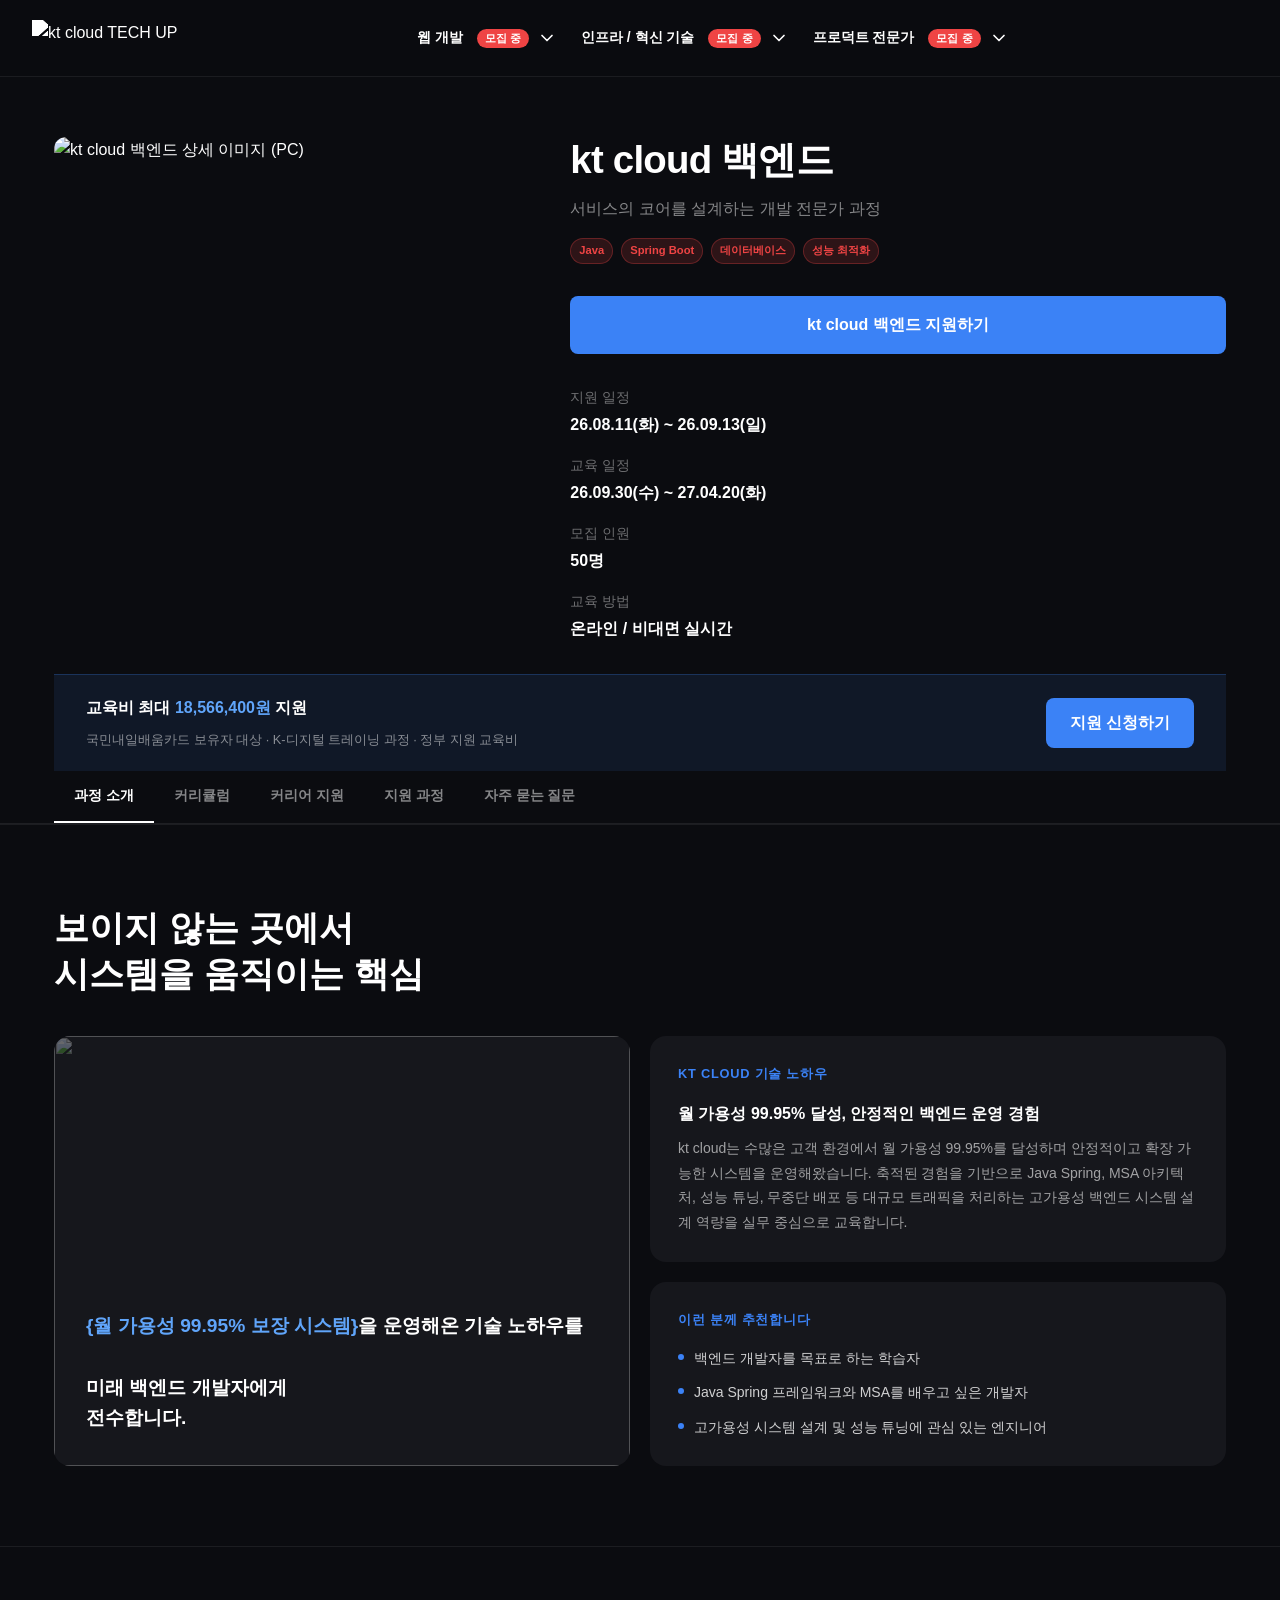
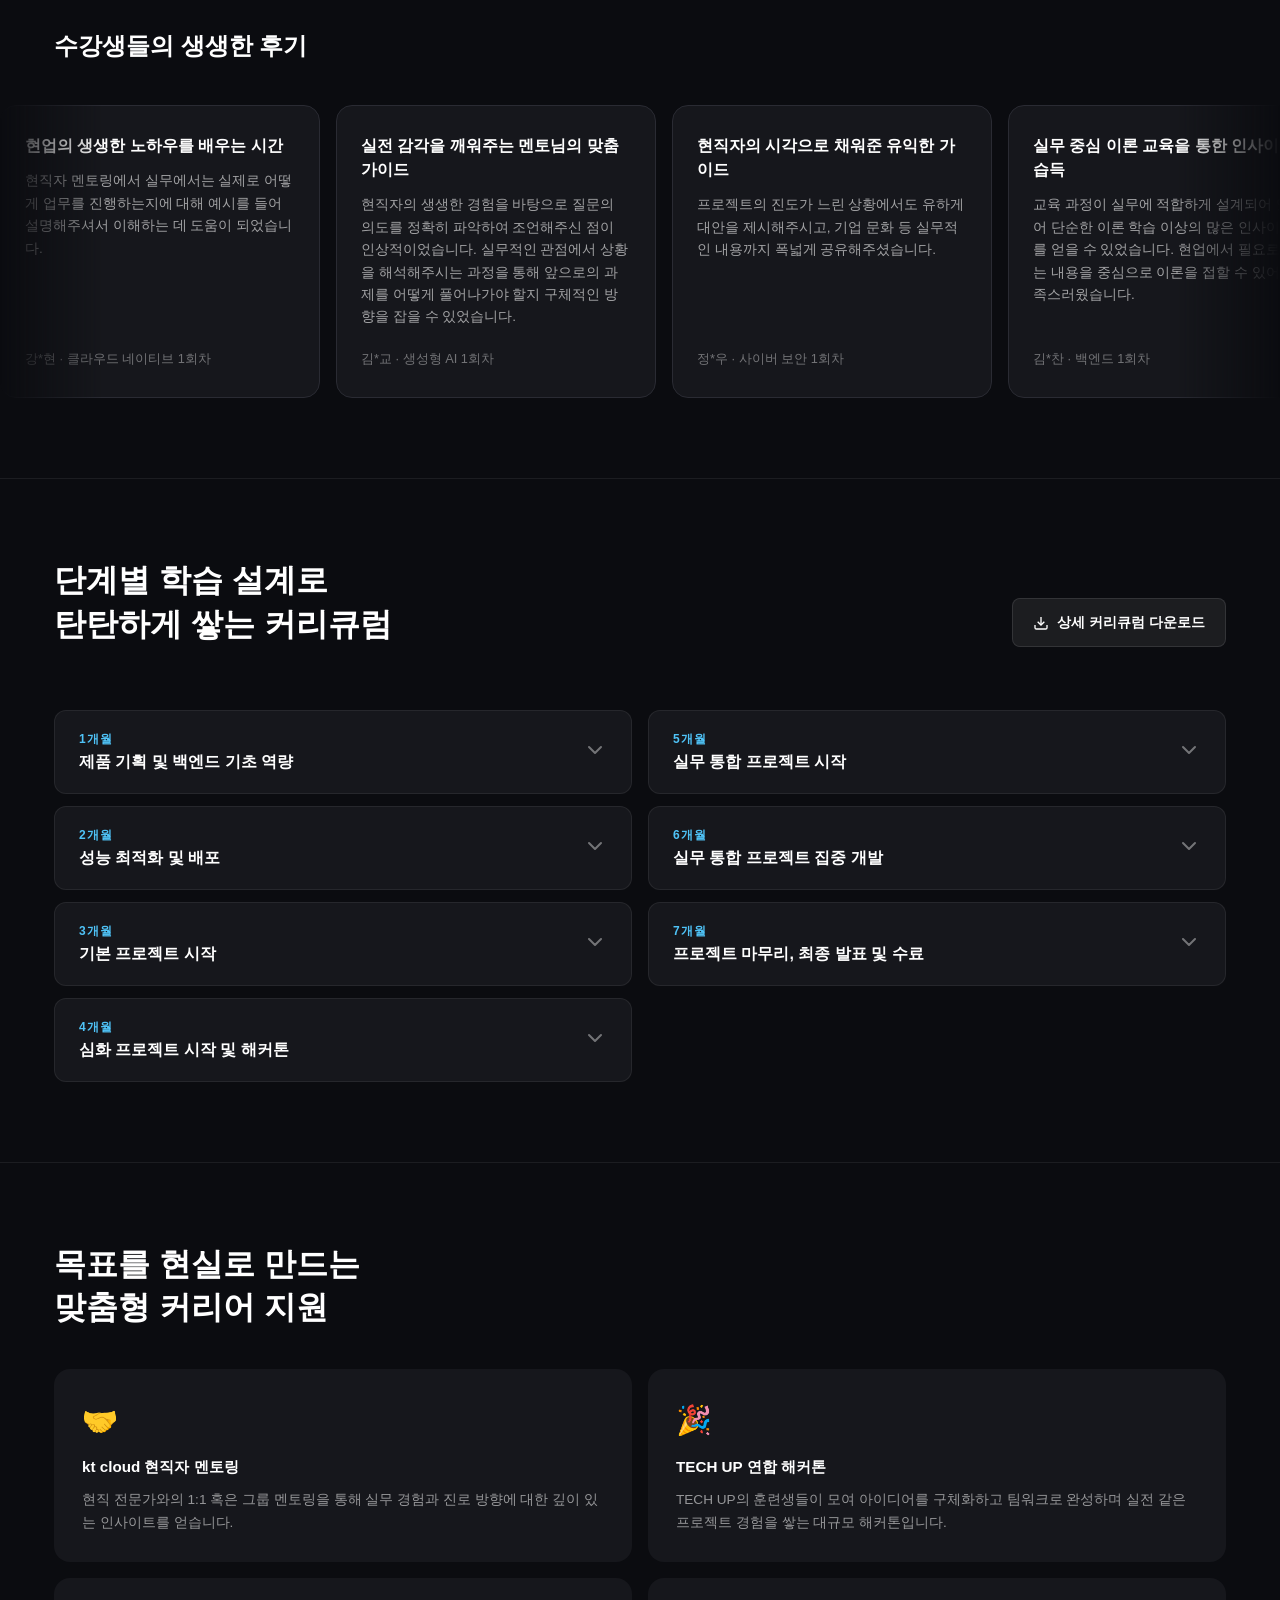
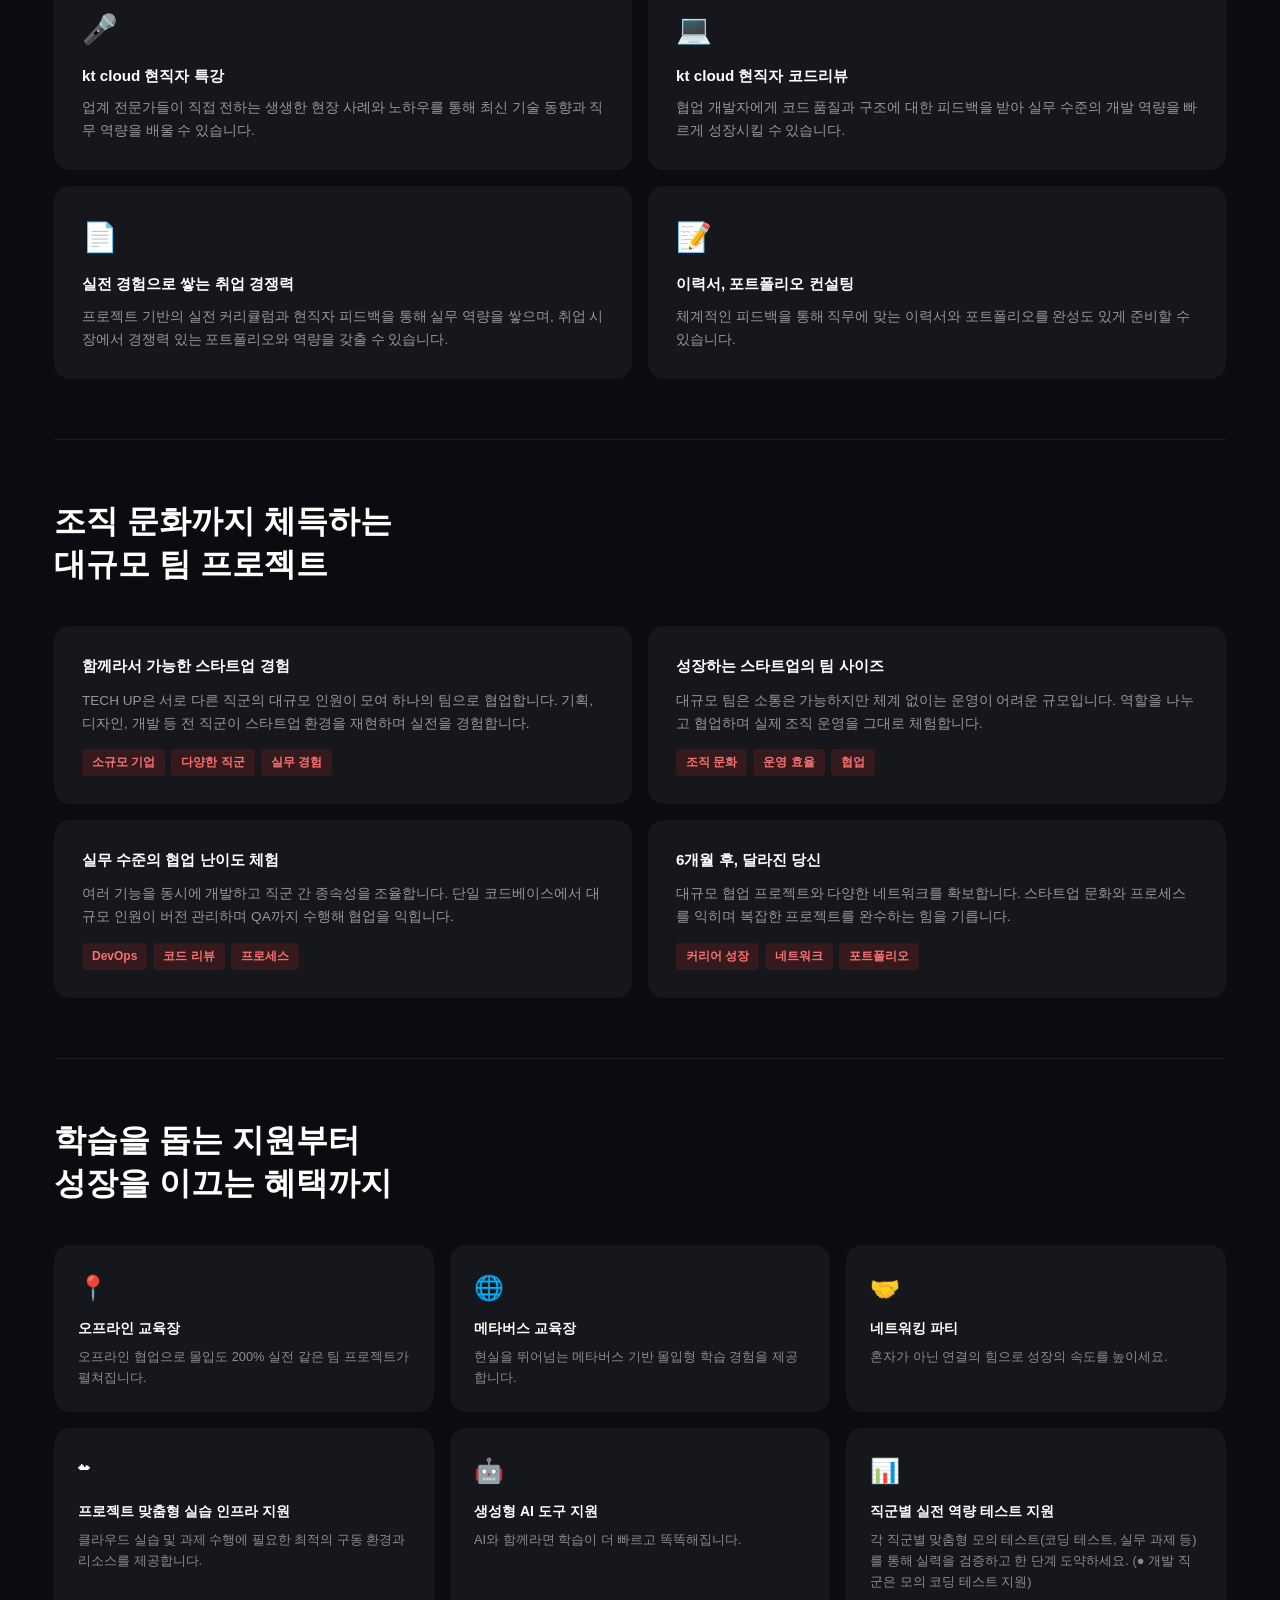
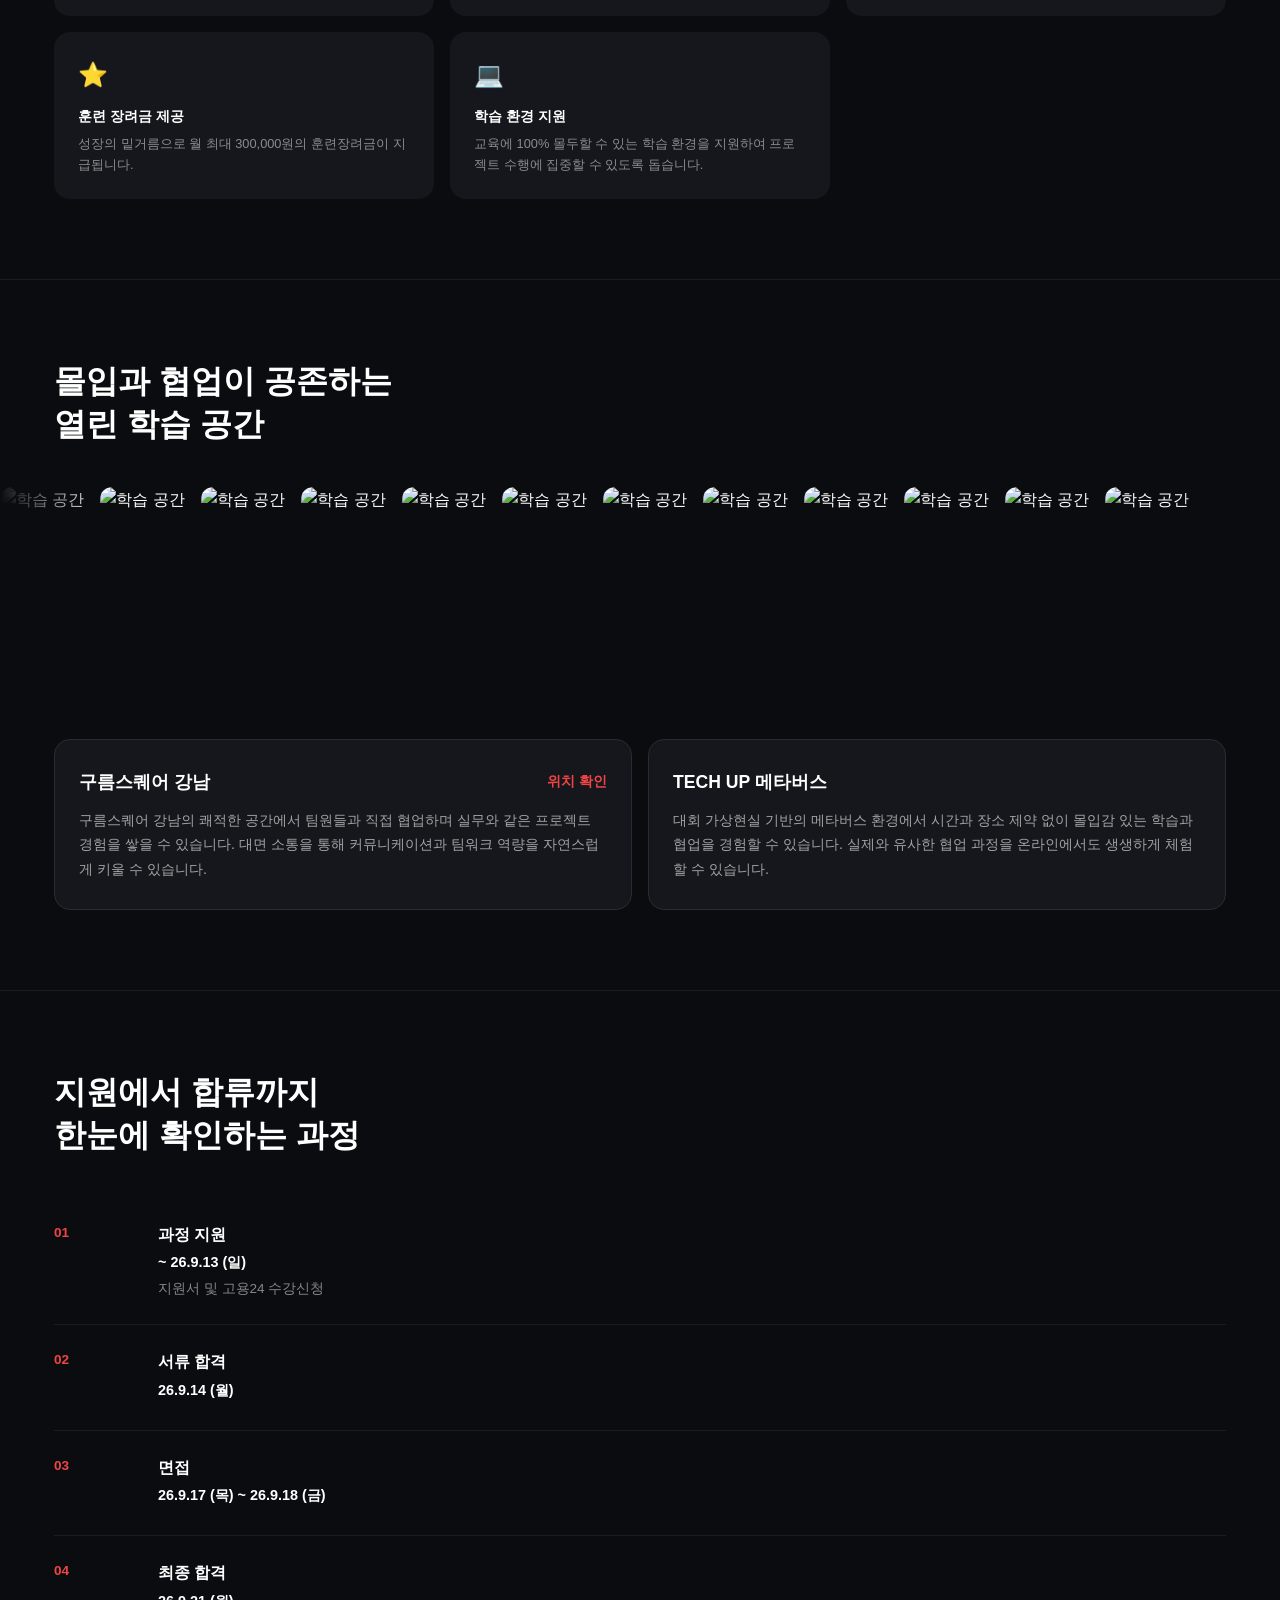
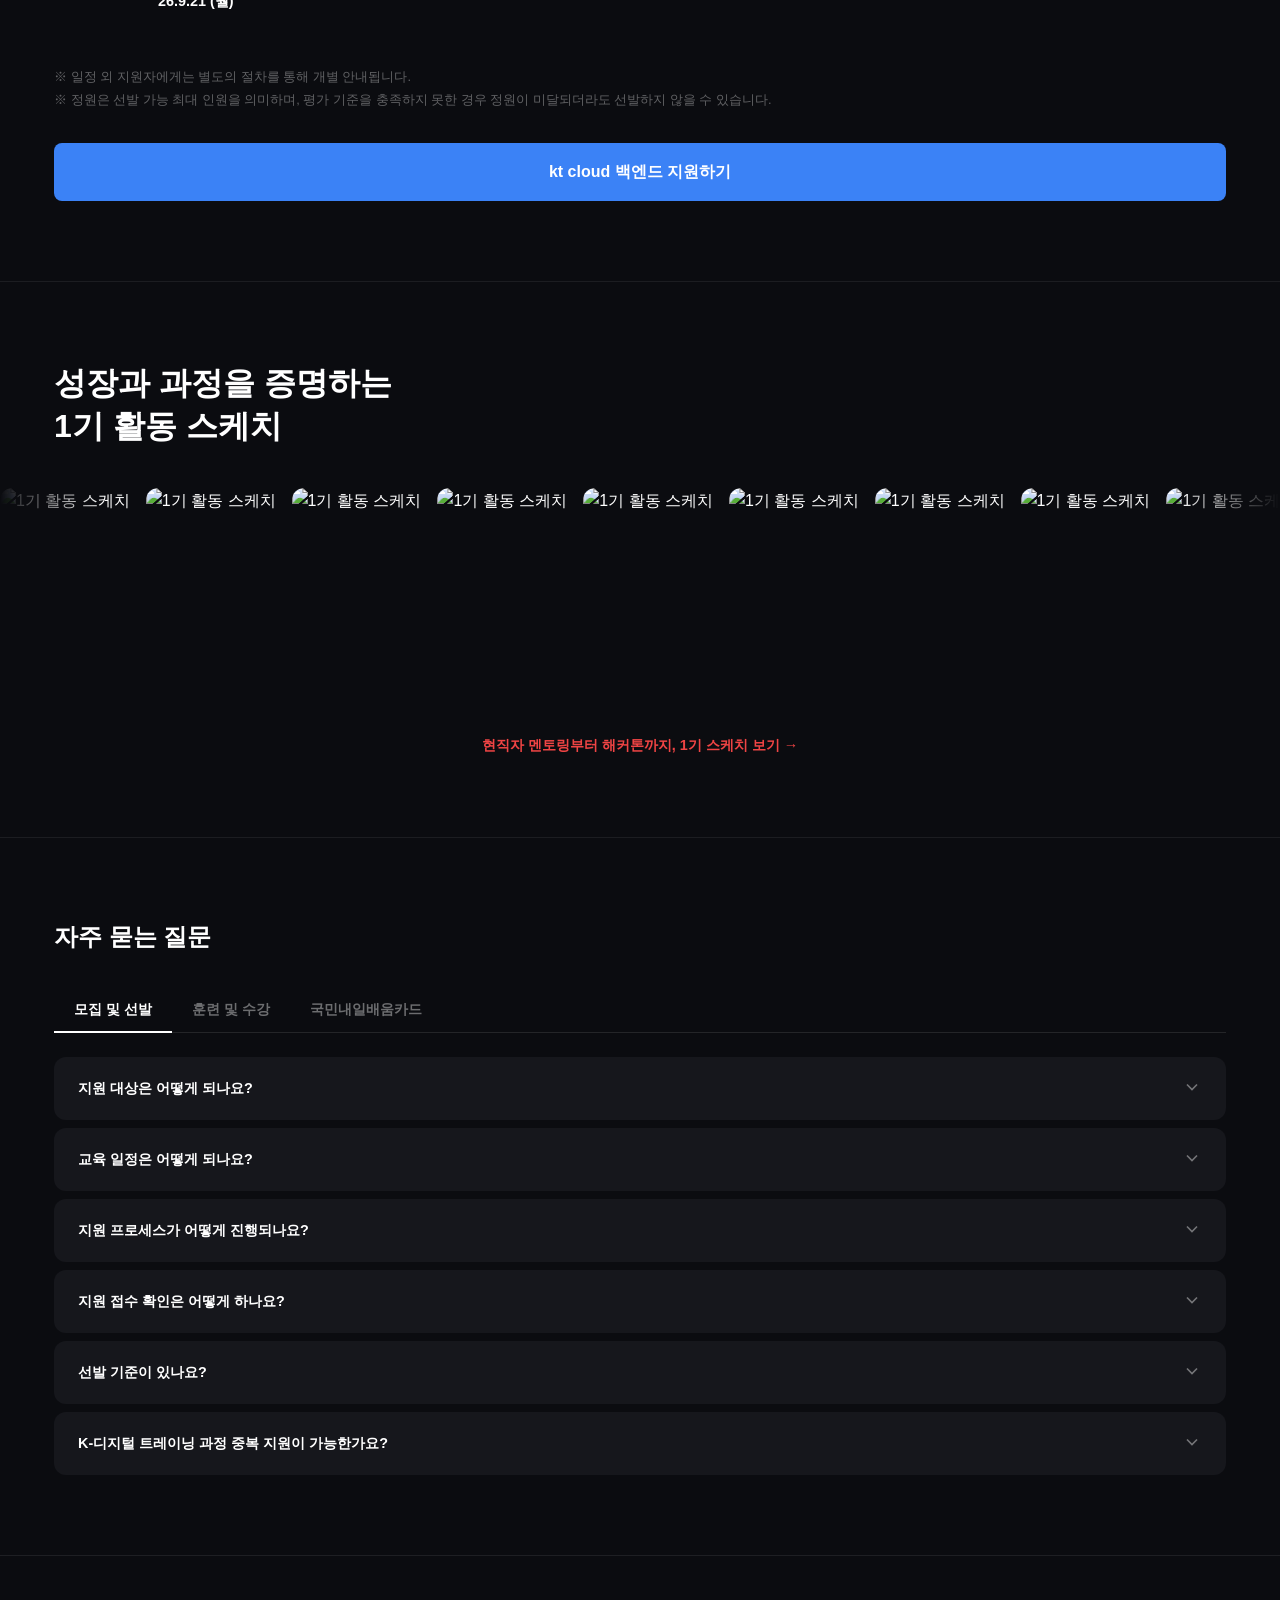
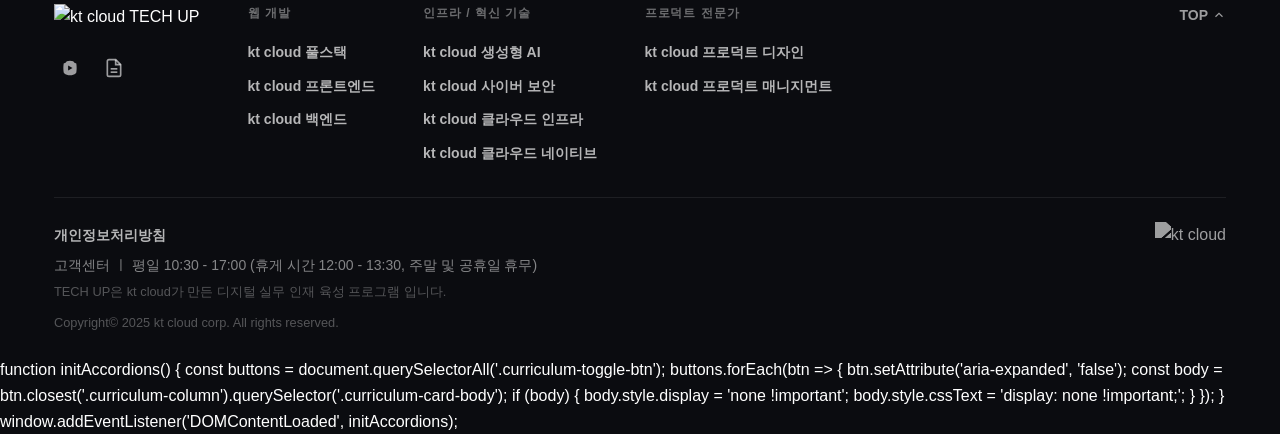
==== commit 92decdd7: "fix: 클라우드 인프라 제외 지원 일정 통일" ====
--- a/backend/index.html
+++ b/backend/index.html
@@ -85,7 +85,7 @@
             </div>
             <div class="cta-wrap"><a class="btn-enroll-primary" href="https://forms.gle/zZFbDgqRrS6WZeDd9" target="_blank" rel="noopener noreferrer">kt cloud 백엔드 지원하기</a></div>
             <div class="course-info-detail">
-              <div class="course-info-detail-item"><span class="info-label">지원 일정</span><span class="info-value">26.08.11(화) ~ 26.09.13(토)</span></div>
+              <div class="course-info-detail-item"><span class="info-label">지원 일정</span><span class="info-value">26.08.11(화) ~ 26.09.13(일)</span></div>
               <div class="course-info-detail-item"><span class="info-label">교육 일정</span><span class="info-value">26.09.30(수) ~ 27.04.20(화)</span></div>
               <div class="course-info-detail-item"><span class="info-label">모집 인원</span><span class="info-value">50명</span></div>
               <div class="course-info-detail-item"><span class="info-label">교육 방법</span><span class="info-value">온라인 / 비대면 실시간</span></div>
@@ -756,3 +756,4 @@
 
 
 
+
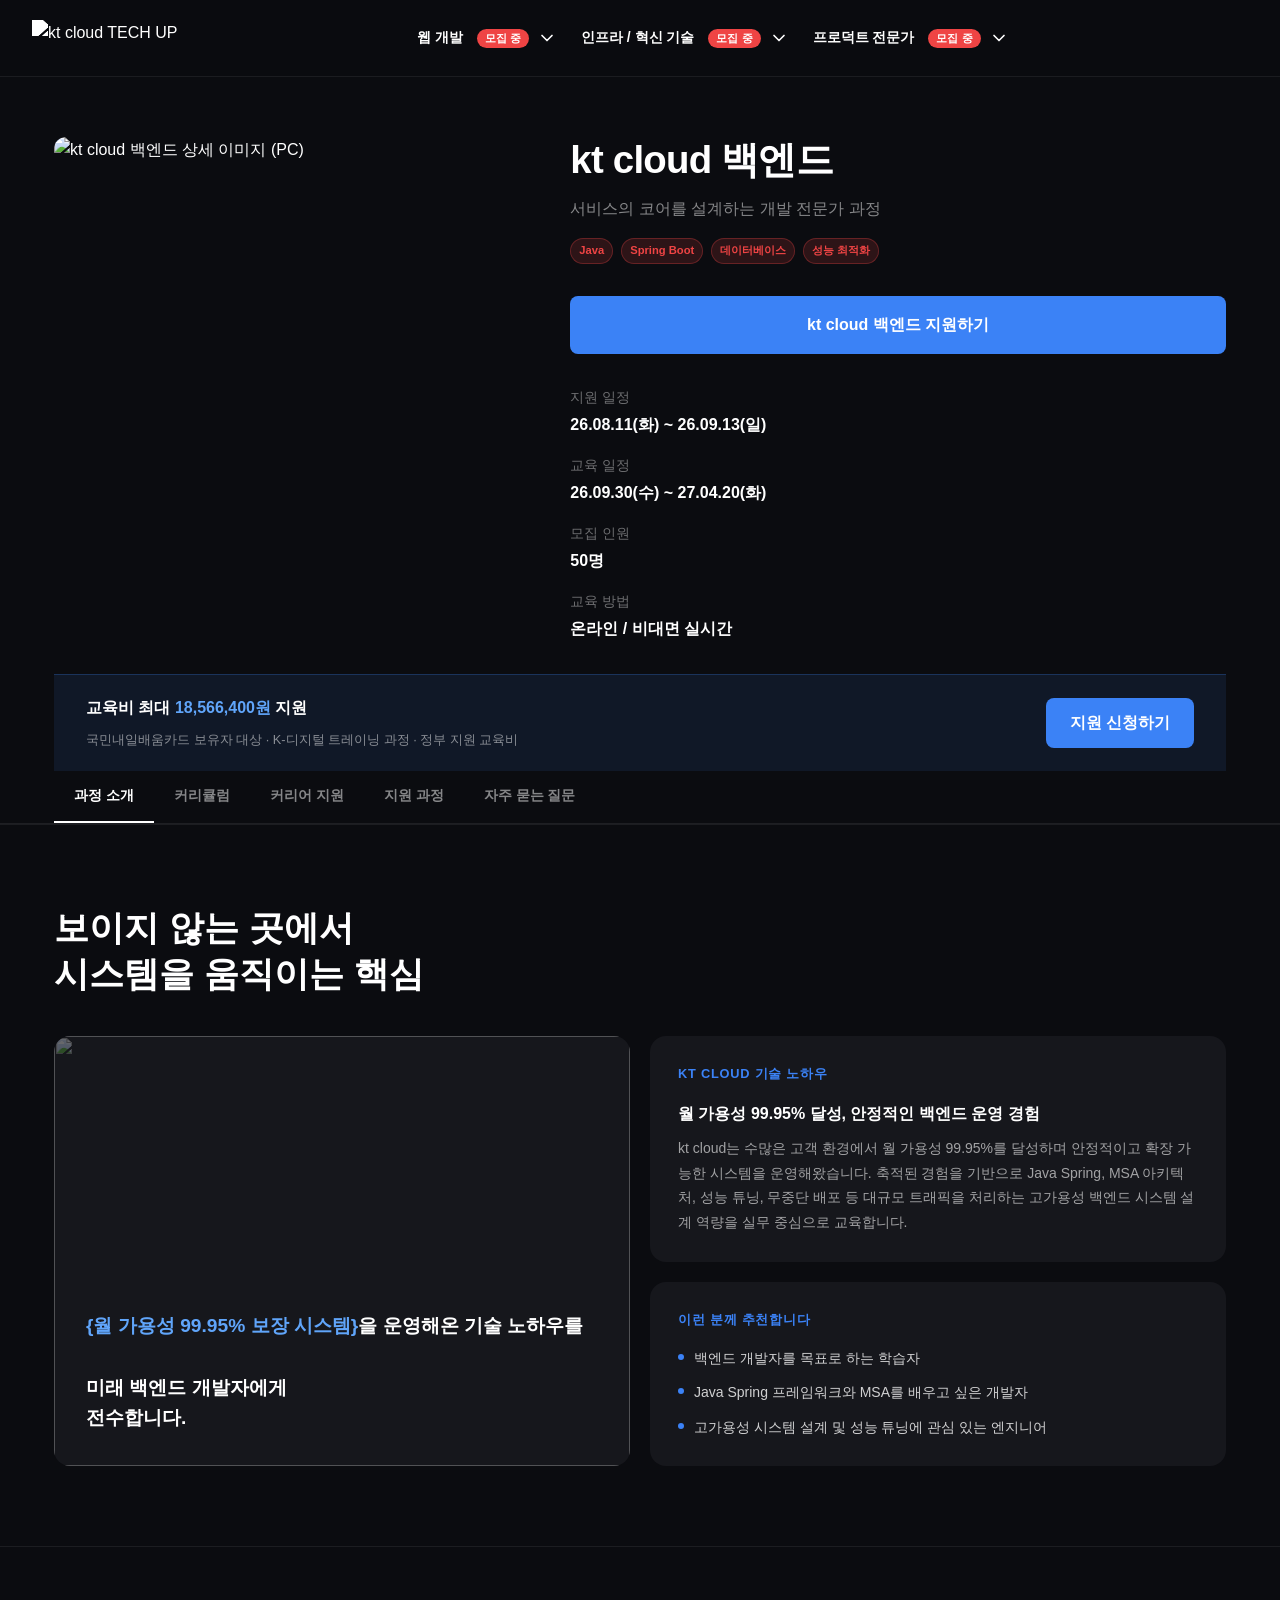
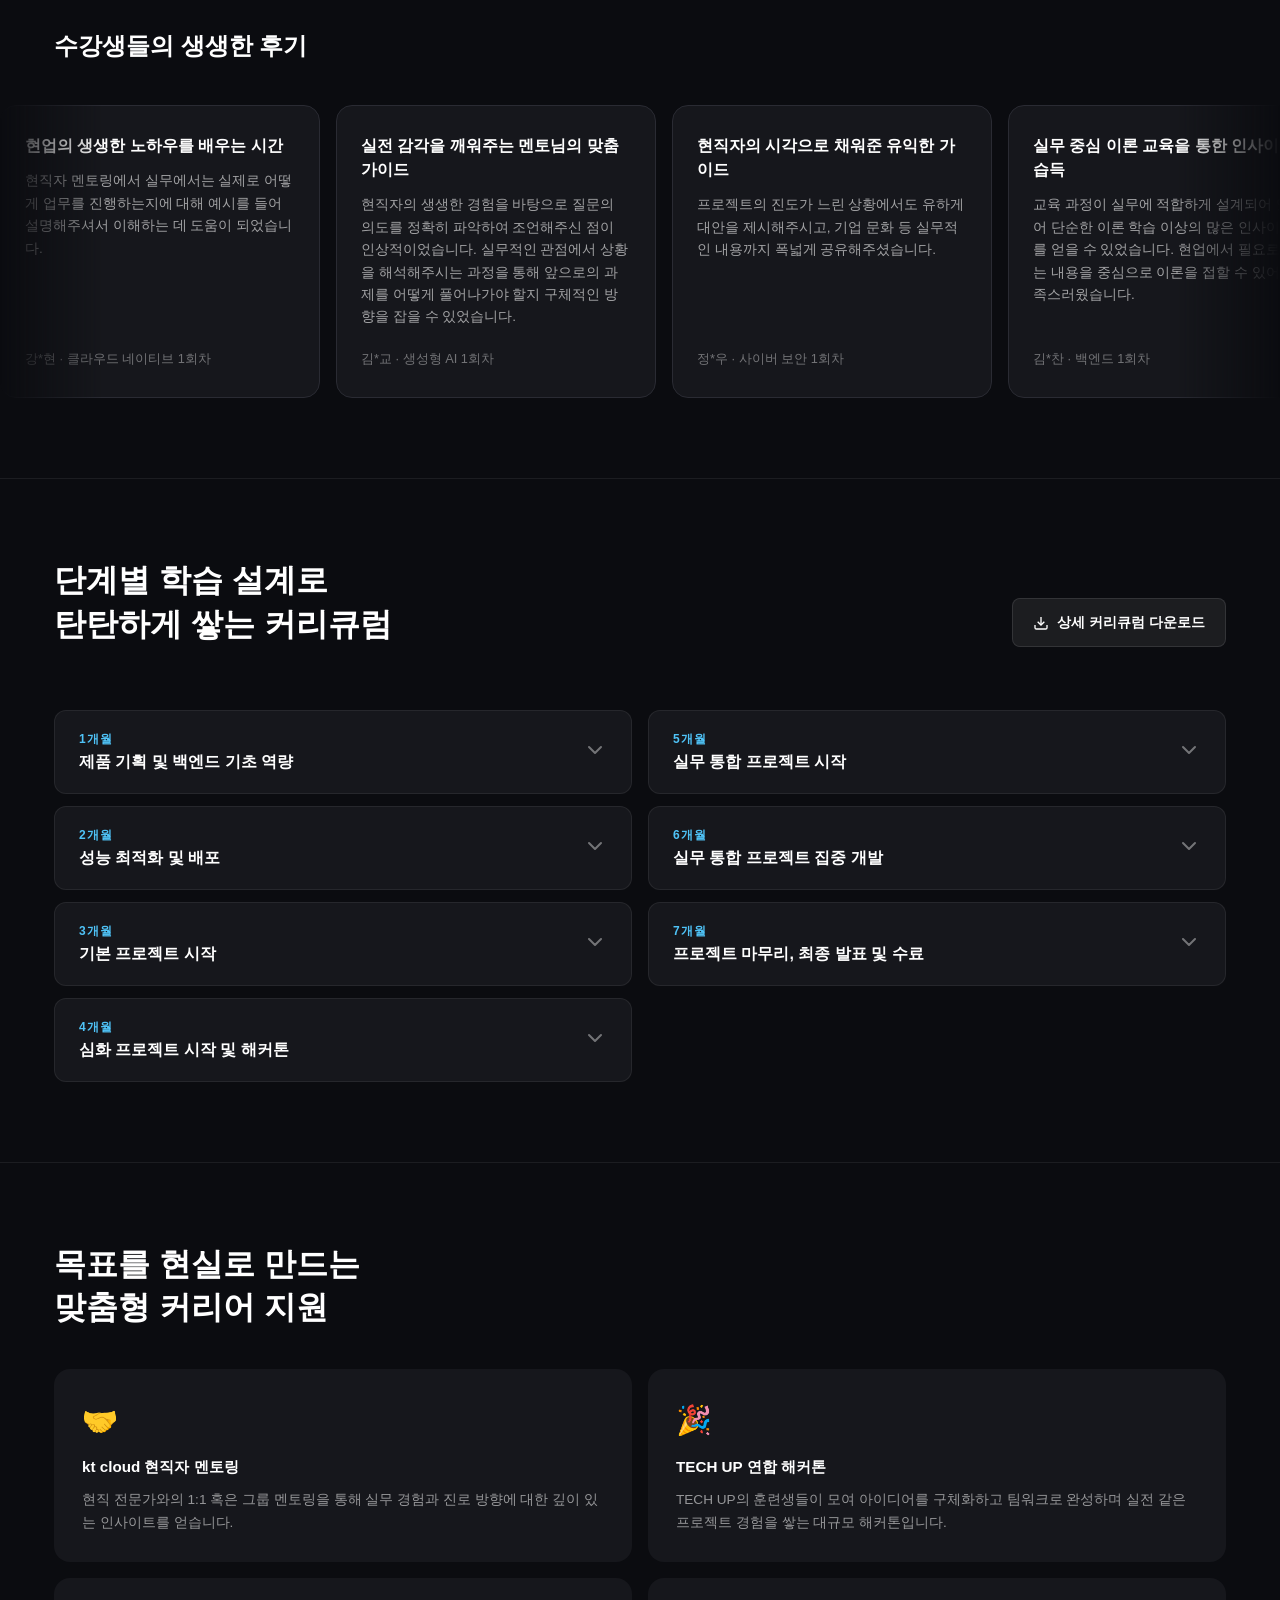
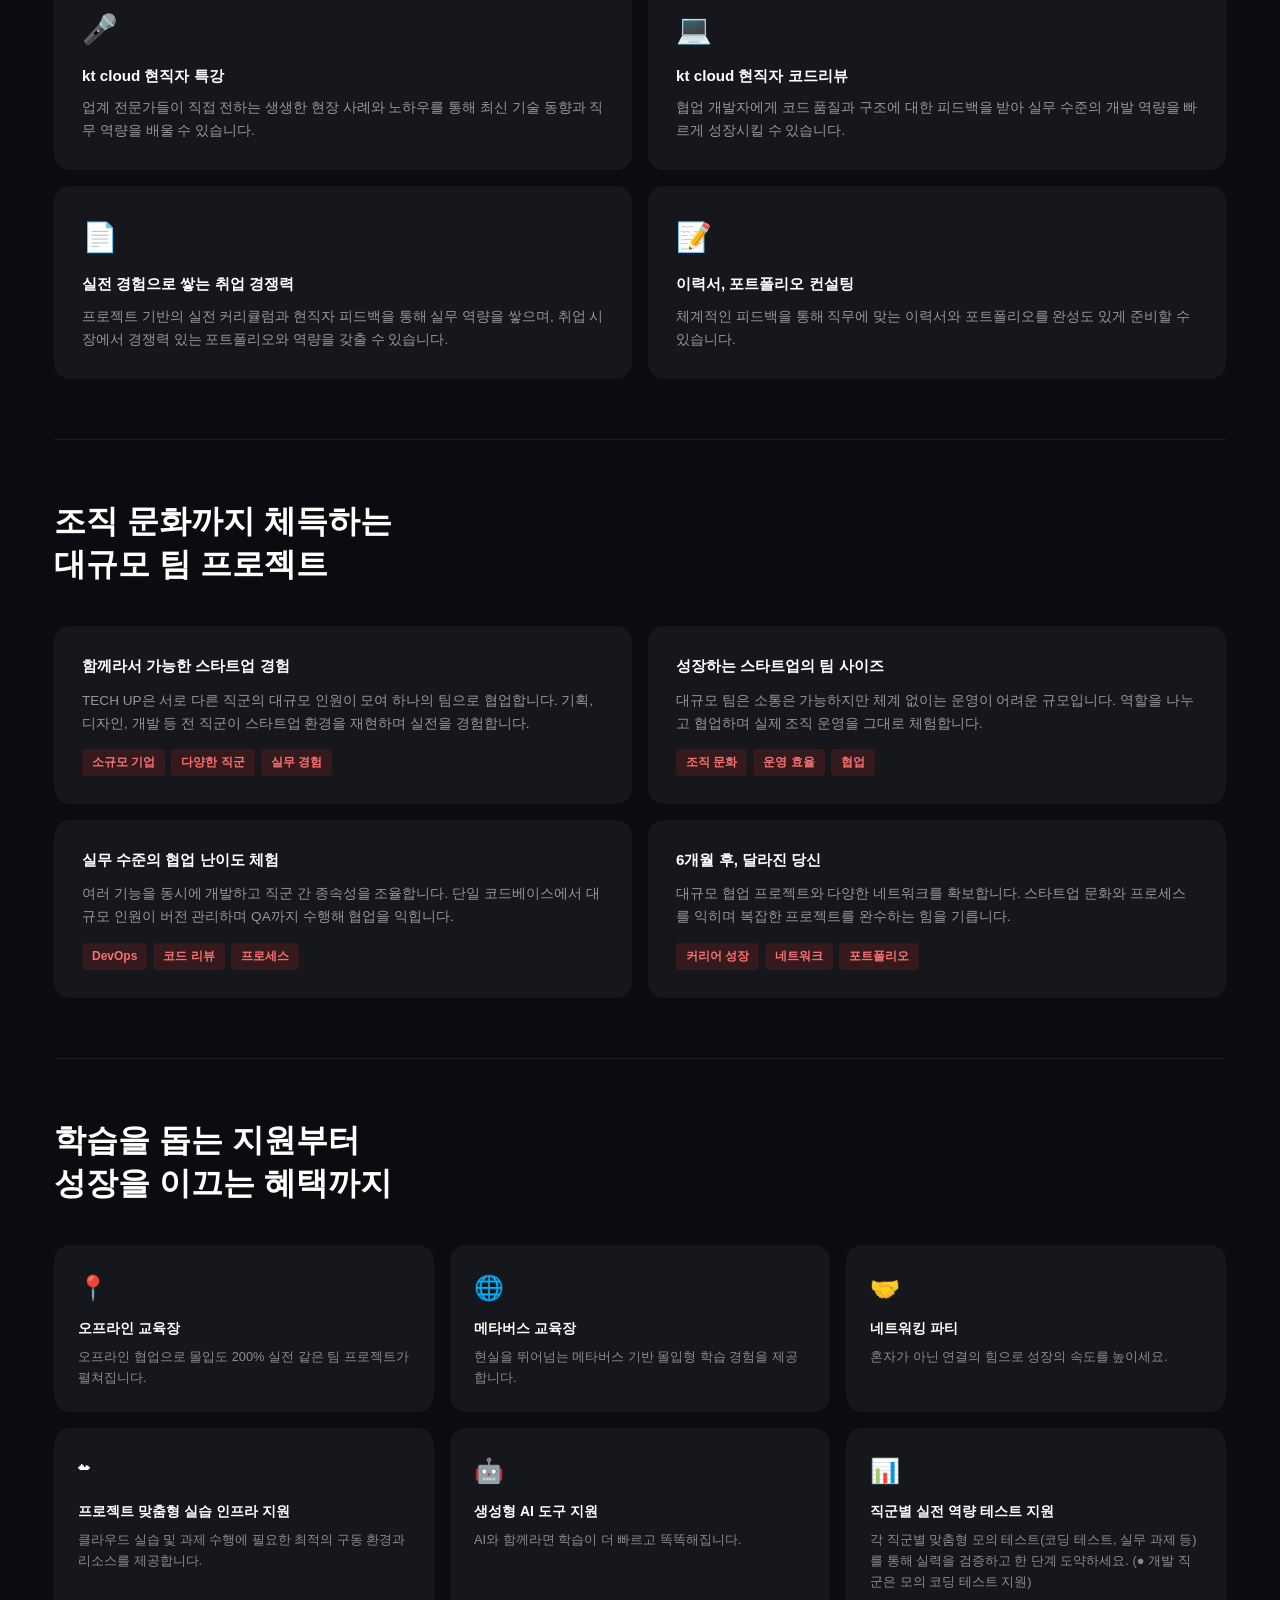
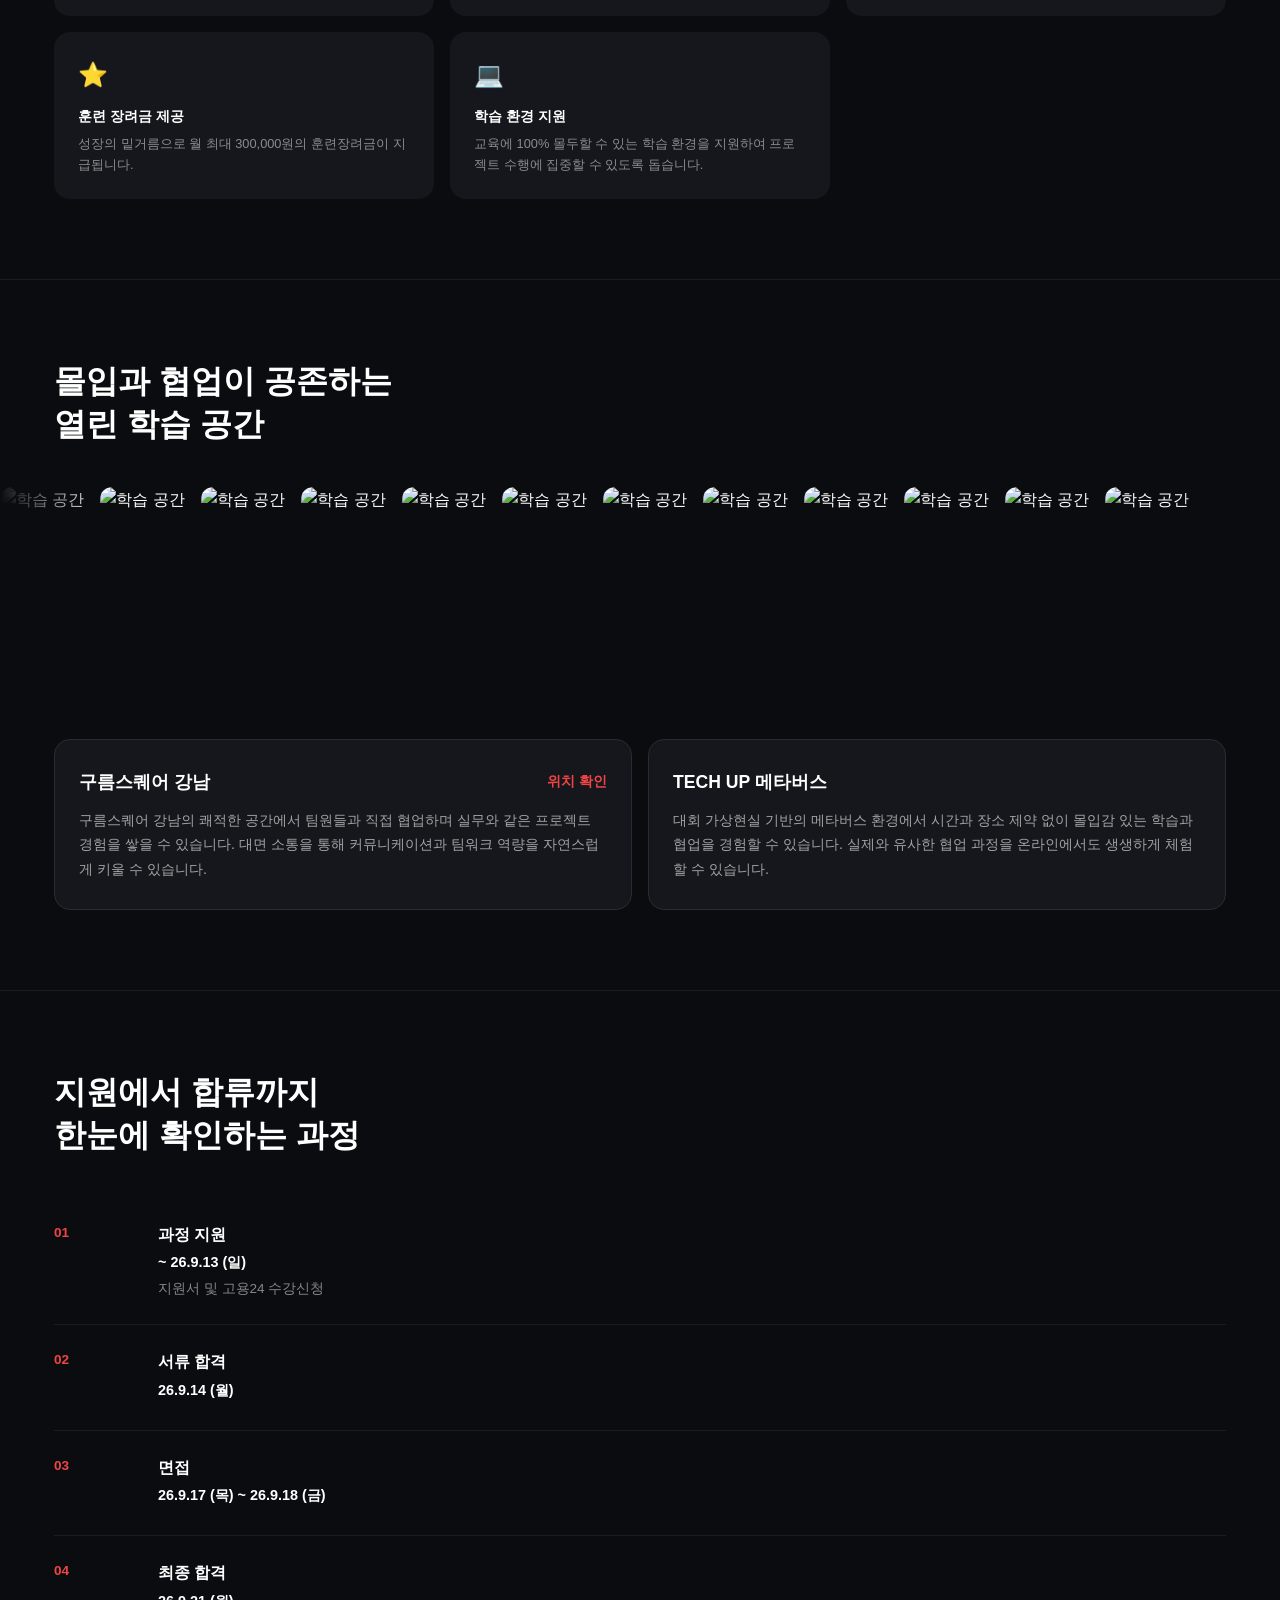
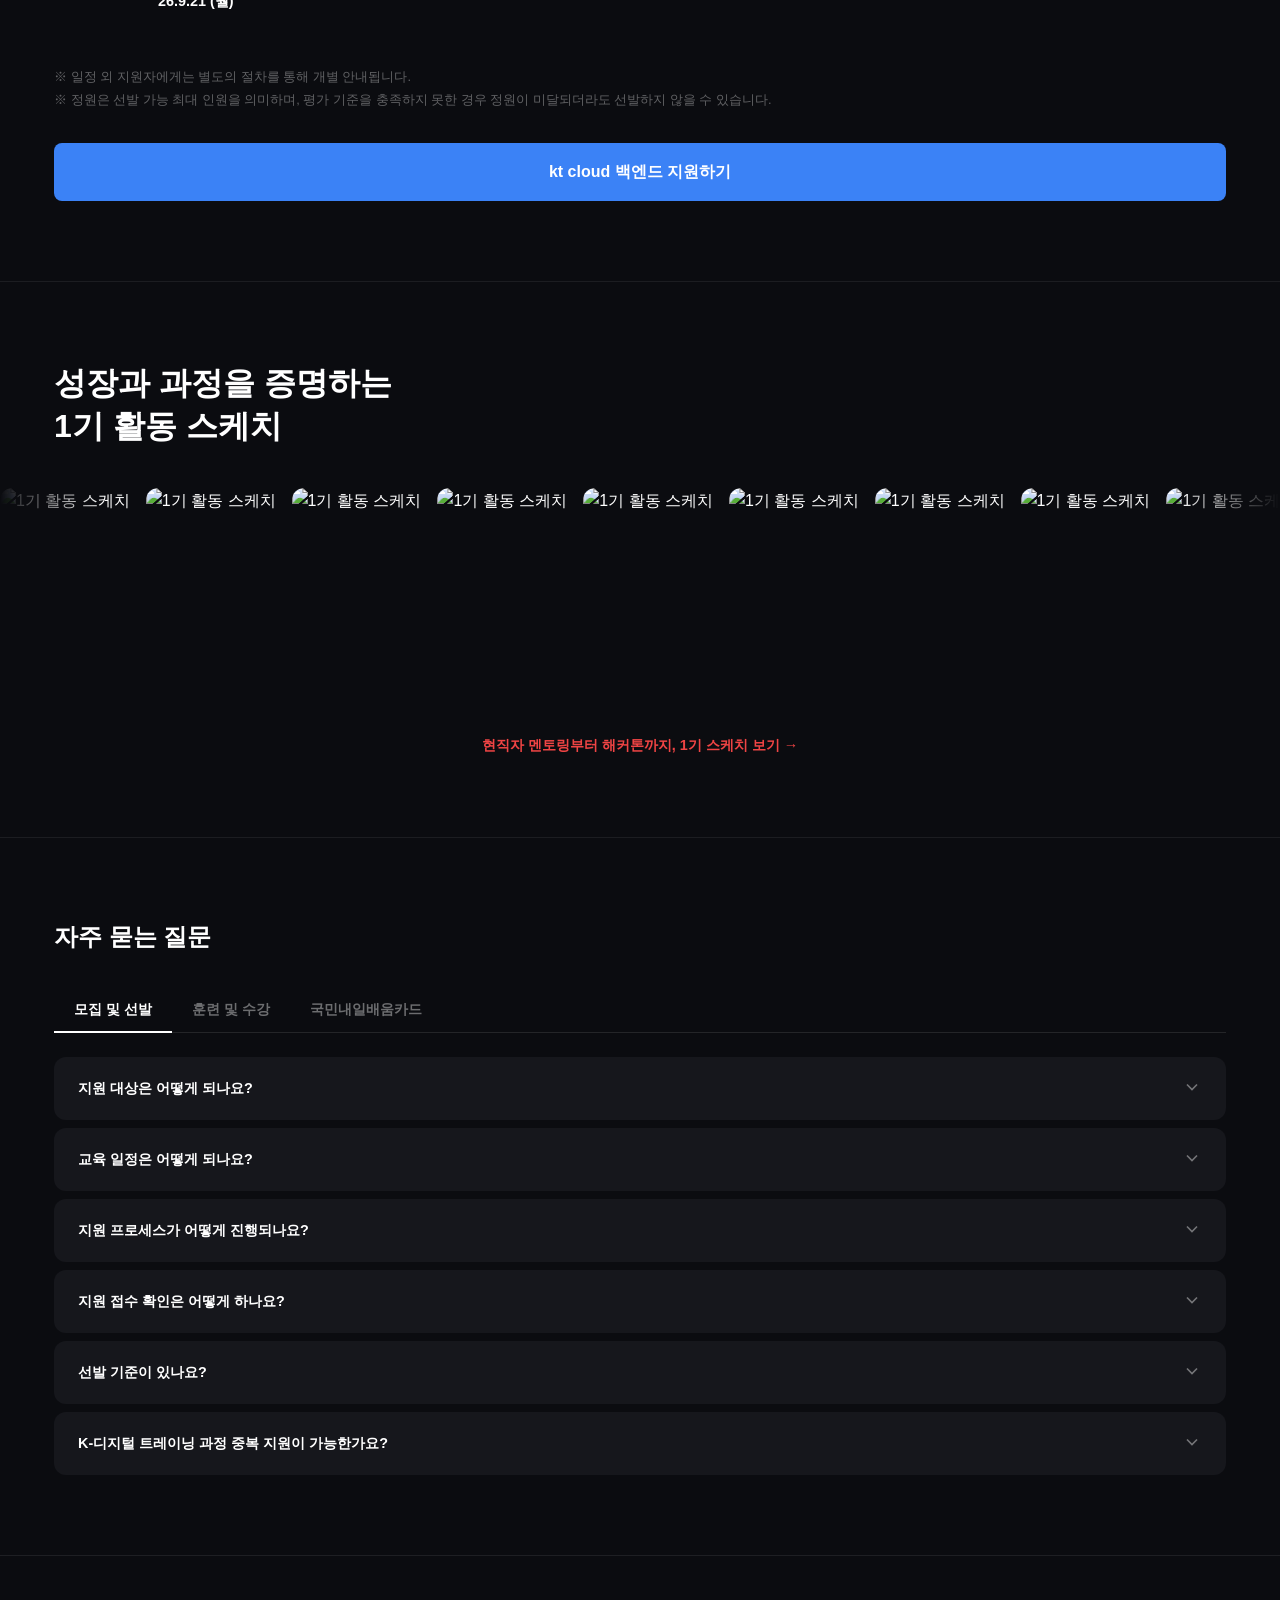
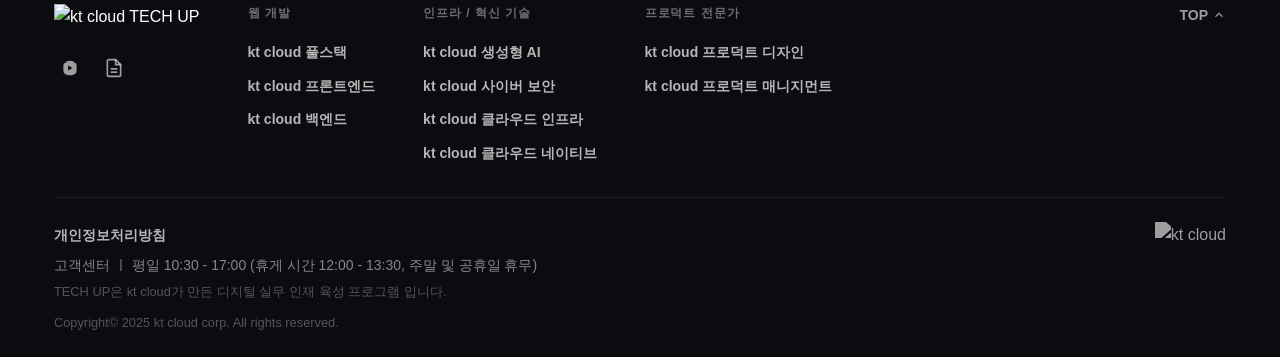
==== commit d0a2b5cb: "fix: 상세 페이지 하단 코드 노출 제거 Co-authored-by: Copilot App <223556219+Copilot@users.noreply.github.com>" ====
--- a/backend/index.html
+++ b/backend/index.html
@@ -731,18 +731,6 @@
         body.style.cssText = 'display: block !important;';
         btn.setAttribute('aria-expanded', 'true');
       }</script>
-function initAccordions() {
-  const buttons = document.querySelectorAll('.curriculum-toggle-btn');
-  buttons.forEach(btn => {
-    btn.setAttribute('aria-expanded', 'false');
-    const body = btn.closest('.curriculum-column').querySelector('.curriculum-card-body');
-    if (body) {
-      body.style.display = 'none !important';
-      body.style.cssText = 'display: none !important;';
-    }
-  });
-}
-window.addEventListener('DOMContentLoaded', initAccordions);
 </body>
 </html>
 
--- a/styles.css
+++ b/styles.css
@@ -181,6 +181,182 @@
   white-space: pre-line;
   margin-bottom: 48px;
   color: #fff;
+}
+
+/* ===== TEAM PROJECT ===== */
+.project-section {
+  padding: 100px 0;
+  background: #0b0c10;
+  border-top: 1px solid rgba(255,255,255,.07);
+}
+.project-grid {
+  display: grid;
+  grid-template-columns: repeat(2, minmax(0, 1fr));
+  gap: 20px;
+}
+.project-card {
+  position: relative;
+  min-height: 330px;
+  padding: 32px;
+  overflow: hidden;
+  display: flex;
+  flex-direction: column;
+  border: 1px solid rgba(255,255,255,.1);
+  border-radius: 20px;
+  background:
+    radial-gradient(circle at 100% 0, rgba(59,130,246,.2), transparent 42%),
+    linear-gradient(145deg, #1b1d25, #111217);
+}
+.project-card::before {
+  content: "";
+  position: absolute;
+  inset: 0;
+  pointer-events: none;
+  background: linear-gradient(135deg, rgba(255,255,255,.08), transparent 35%);
+}
+.project-icon {
+  width: 52px;
+  height: 52px;
+  margin-bottom: 54px;
+  display: grid;
+  place-items: center;
+  border: 1px solid rgba(96,165,250,.35);
+  border-radius: 14px;
+  color: #93c5fd;
+  background: rgba(59,130,246,.13);
+}
+.project-icon svg {
+  width: 27px;
+  height: 27px;
+  fill: none;
+  stroke: currentColor;
+  stroke-width: 1.7;
+  stroke-linecap: round;
+  stroke-linejoin: round;
+}
+.project-title {
+  position: relative;
+  margin-bottom: 12px;
+  font-size: 1.15rem;
+  font-weight: 700;
+  color: #fff;
+}
+.project-description {
+  position: relative;
+  min-height: 68px;
+  font-size: .875rem;
+  line-height: 1.65;
+  color: rgba(255,255,255,.58);
+}
+.project-tags {
+  position: relative;
+  display: flex;
+  flex-wrap: wrap;
+  gap: 7px;
+  margin-top: auto;
+  padding-top: 24px;
+}
+.project-tags span {
+  padding: 5px 10px;
+  border: 1px solid rgba(96,165,250,.22);
+  border-radius: 999px;
+  font-size: .72rem;
+  font-weight: 600;
+  color: #93c5fd;
+  background: rgba(59,130,246,.1);
+}
+
+/* ===== MENTORS ===== */
+.mentor-section {
+  padding: 100px 0;
+  overflow: hidden;
+  background: #0b0c10;
+  border-top: 1px solid rgba(255,255,255,.07);
+}
+.mentor-marquee {
+  position: relative;
+  display: flex;
+  flex-direction: column;
+  gap: 20px;
+  -webkit-mask-image: linear-gradient(to right, transparent, #000 7%, #000 93%, transparent);
+  mask-image: linear-gradient(to right, transparent, #000 7%, #000 93%, transparent);
+}
+.mentor-track {
+  display: flex;
+  width: max-content;
+  gap: 20px;
+  will-change: transform;
+}
+.mentor-track-first { animation: mentor-scroll-left 55s linear infinite; }
+.mentor-track-second { animation: mentor-scroll-right 55s linear infinite; }
+.mentor-marquee:hover .mentor-track { animation-play-state: paused; }
+.mentor-card {
+  width: 390px;
+  height: 270px;
+  flex: 0 0 auto;
+  padding: 24px;
+  display: flex;
+  flex-direction: column;
+  justify-content: space-between;
+  border: 1px solid rgba(255,255,255,.12);
+  border-radius: 20px;
+  background:
+    radial-gradient(circle at 0 0, rgba(168,85,247,.22), transparent 43%),
+    radial-gradient(circle at 100% 100%, rgba(6,182,212,.16), transparent 42%),
+    #171820;
+  box-shadow: inset 0 1px 0 rgba(255,255,255,.07);
+}
+.mentor-message h3 {
+  margin-bottom: 10px;
+  font-size: 1rem;
+  line-height: 1.45;
+  color: #fff;
+}
+.mentor-message p {
+  display: -webkit-box;
+  overflow: hidden;
+  -webkit-box-orient: vertical;
+  -webkit-line-clamp: 4;
+  font-size: .8rem;
+  line-height: 1.6;
+  color: rgba(255,255,255,.56);
+}
+.mentor-profile {
+  display: flex;
+  align-items: center;
+  gap: 12px;
+  padding-top: 16px;
+  border-top: 1px solid rgba(255,255,255,.09);
+}
+.mentor-profile img {
+  width: 48px;
+  height: 48px;
+  flex: 0 0 auto;
+  border-radius: 50%;
+  object-fit: cover;
+  background: rgba(255,255,255,.08);
+}
+.mentor-profile div { min-width: 0; }
+.mentor-profile strong {
+  display: block;
+  margin-bottom: 4px;
+  font-size: .9rem;
+  color: #fff;
+}
+.mentor-profile span {
+  display: block;
+  overflow: hidden;
+  font-size: .72rem;
+  color: rgba(255,255,255,.48);
+  text-overflow: ellipsis;
+  white-space: nowrap;
+}
+@keyframes mentor-scroll-left {
+  to { transform: translateX(calc(-50% - 10px)); }
+}
+@keyframes mentor-scroll-right {
+  from { transform: translateX(calc(-50% - 10px)); }
+  to { transform: translateX(0); }
 }
 .track-group { display: flex; flex-direction: column; gap: 48px; }
 .track-category {}
@@ -480,6 +656,7 @@
 
 /* ===== RESPONSIVE ===== */
 @media (max-width: 1024px) {
+  .project-grid { grid-template-columns: 1fr; }
   .courses-grid { grid-template-columns: repeat(2, 1fr); }
   .courses-grid.cols-4 { grid-template-columns: repeat(2, 1fr); }
   .content-grid { grid-template-columns: 1fr; }
@@ -488,6 +665,10 @@
   .tuition-banner { flex-direction: column; align-items: flex-start; }
 }
 @media (max-width: 768px) {
+  .project-section, .mentor-section { padding: 72px 0; }
+  .project-card { min-height: 300px; padding: 24px; }
+  .project-icon { margin-bottom: 38px; }
+  .mentor-card { width: min(340px, calc(100vw - 48px)); height: 280px; }
   .header-menu { display: none; }
   .btn-check { display: none; }
   .mobile-menu-btn { display: flex; }
@@ -511,6 +692,9 @@
   .process-timeline { gap: 0; }
   .sketch-gallery { grid-template-columns: repeat(2, 1fr); }
 }
+@media (prefers-reduced-motion: reduce) {
+  .mentor-track { animation-play-state: paused; }
+}
 
 /* ===== SECTION HEADING 2 LINES ===== */
 .section-heading-2line {
@@ -656,5 +840,3 @@
 .sketch-more-link { text-align: center; margin-top: 8px; }
 .sketch-more-link a { font-size: .9rem; color: #ef4444; font-weight: 600; display: inline-flex; align-items: center; gap: 4px; }
 .sketch-more-link a:hover { opacity: .8; }
-
-
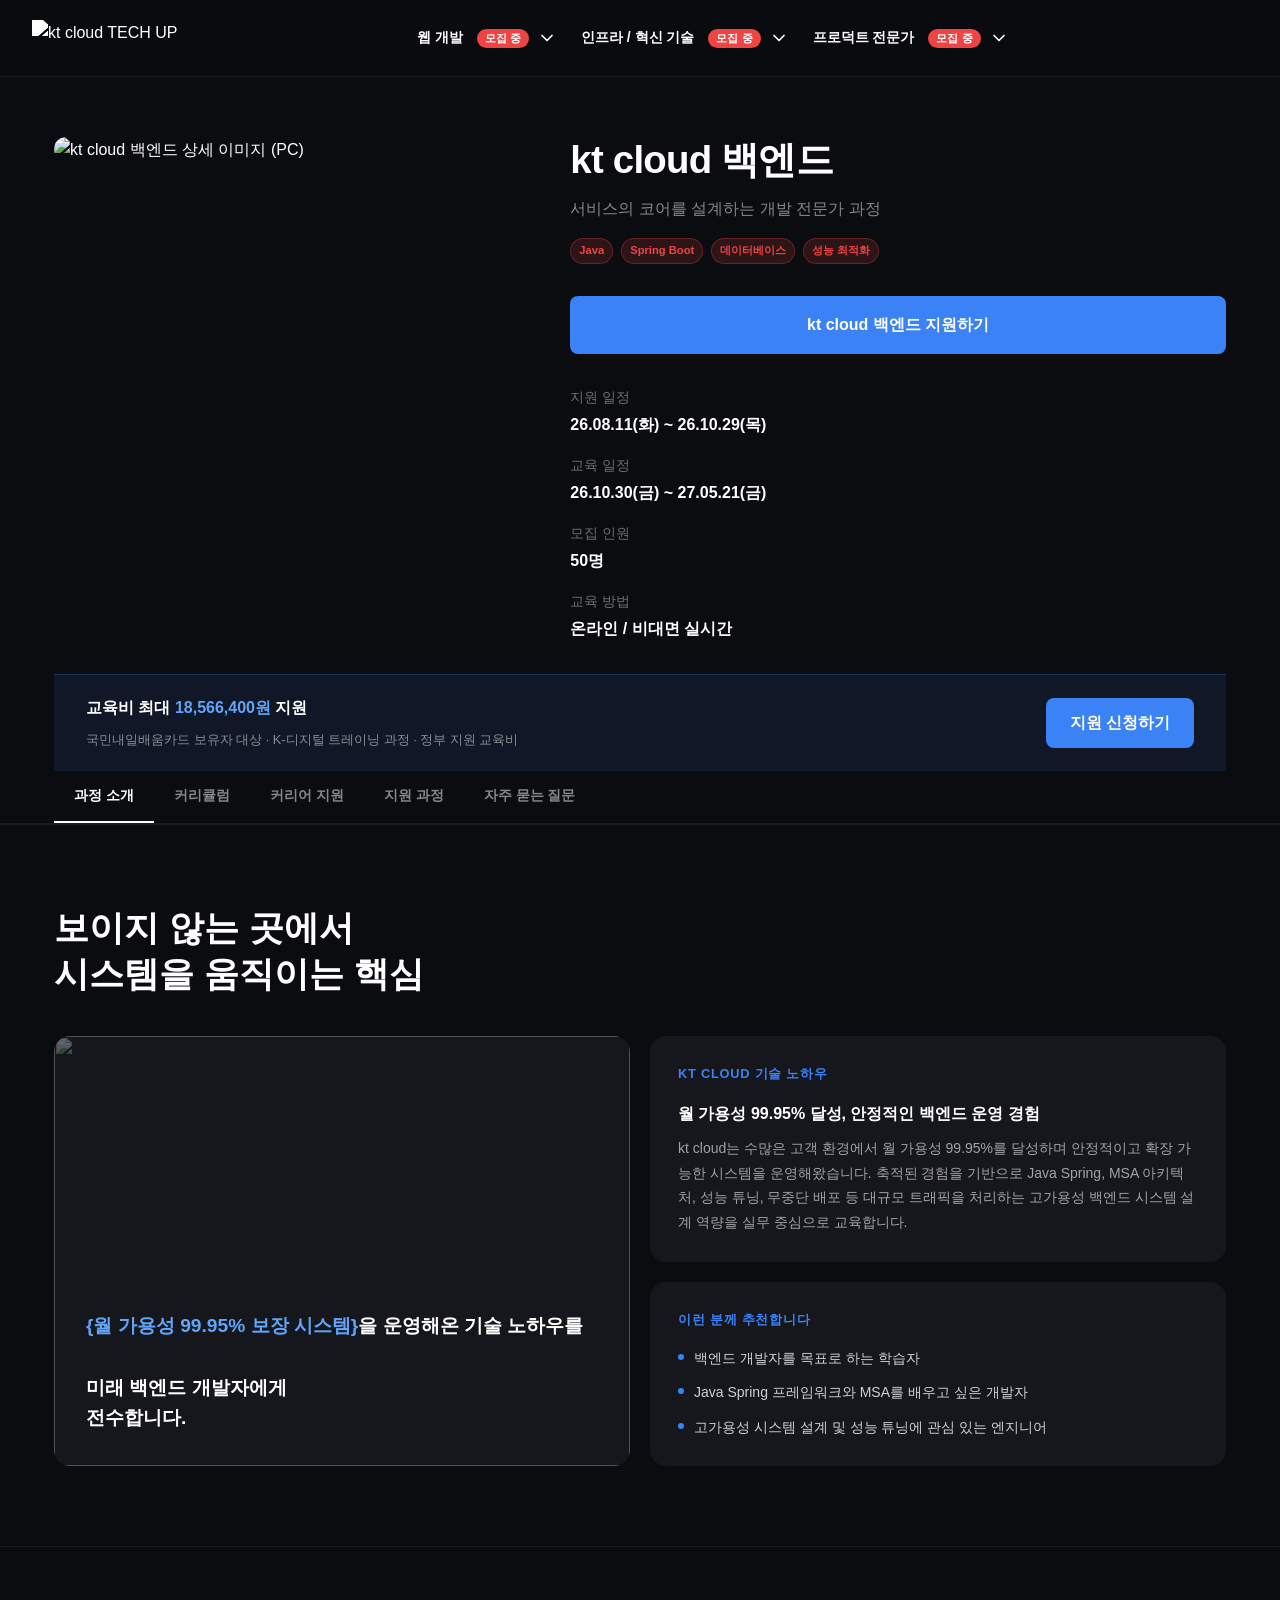
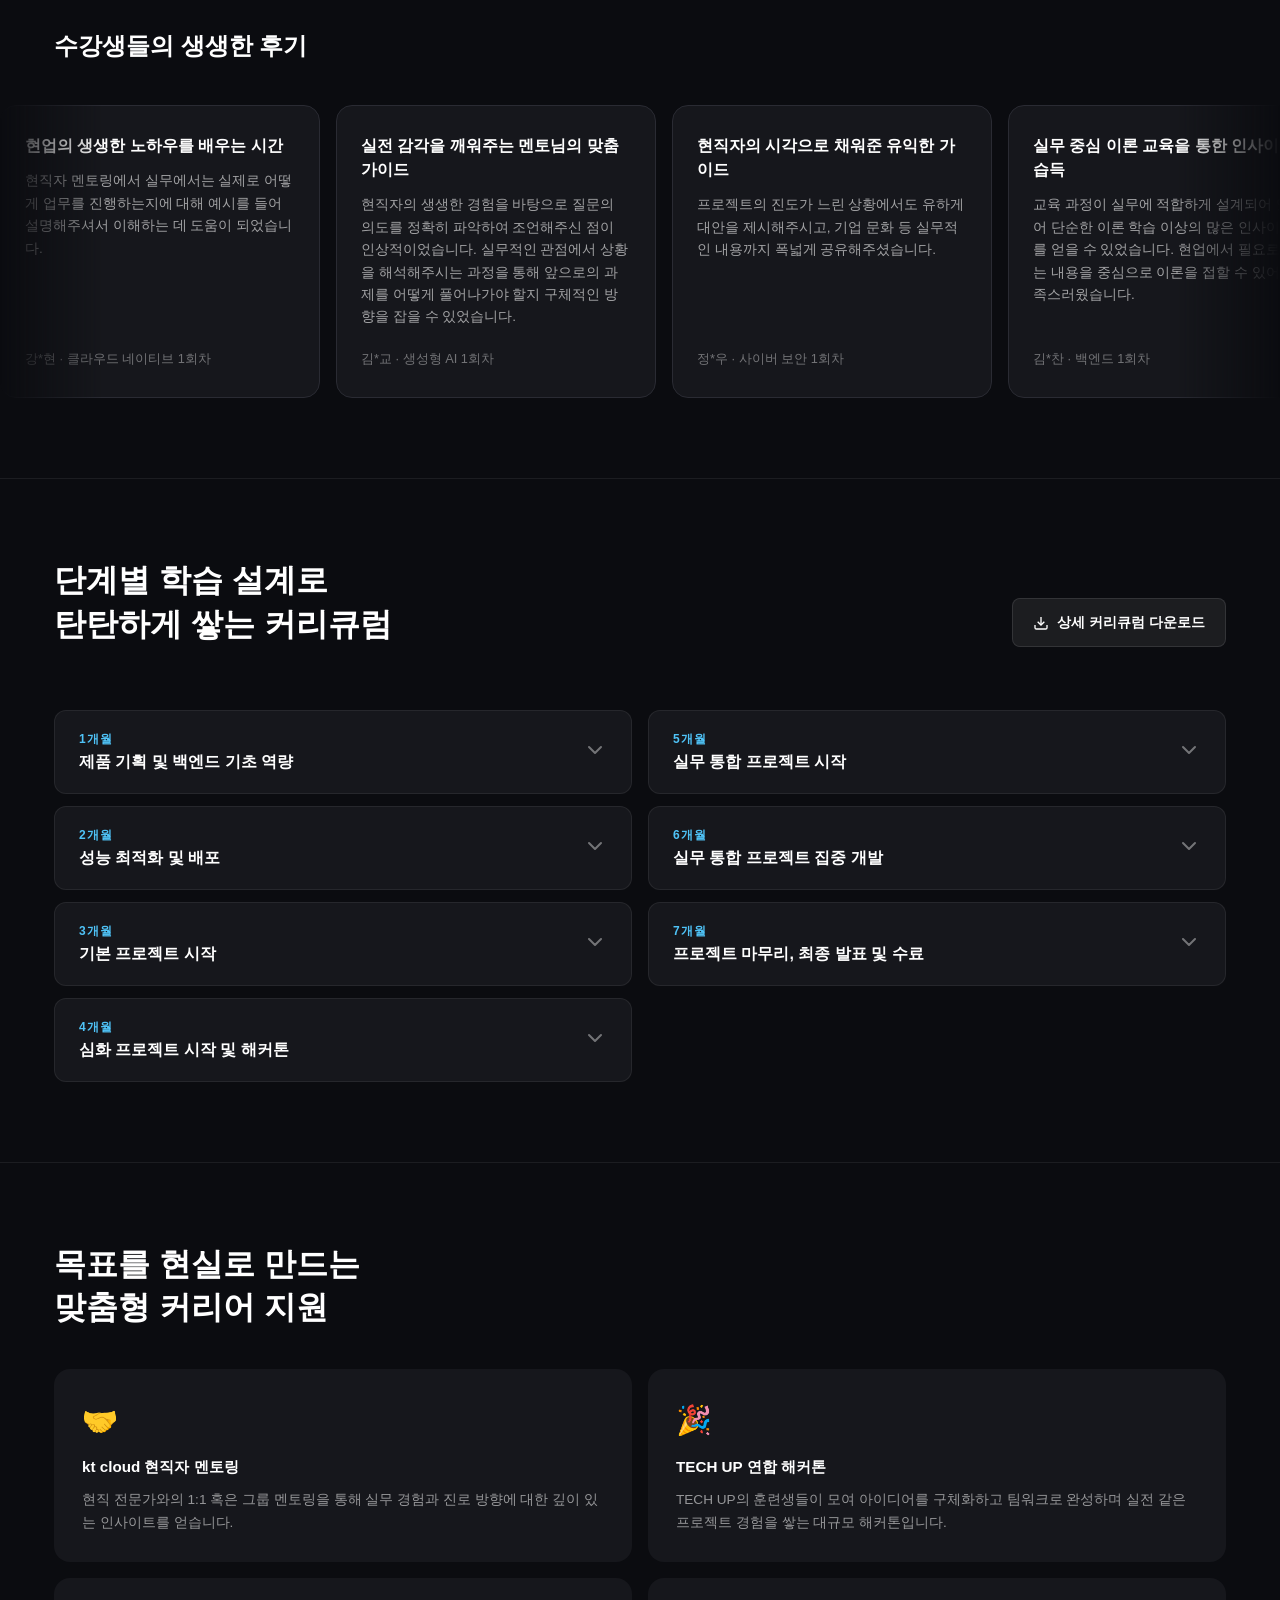
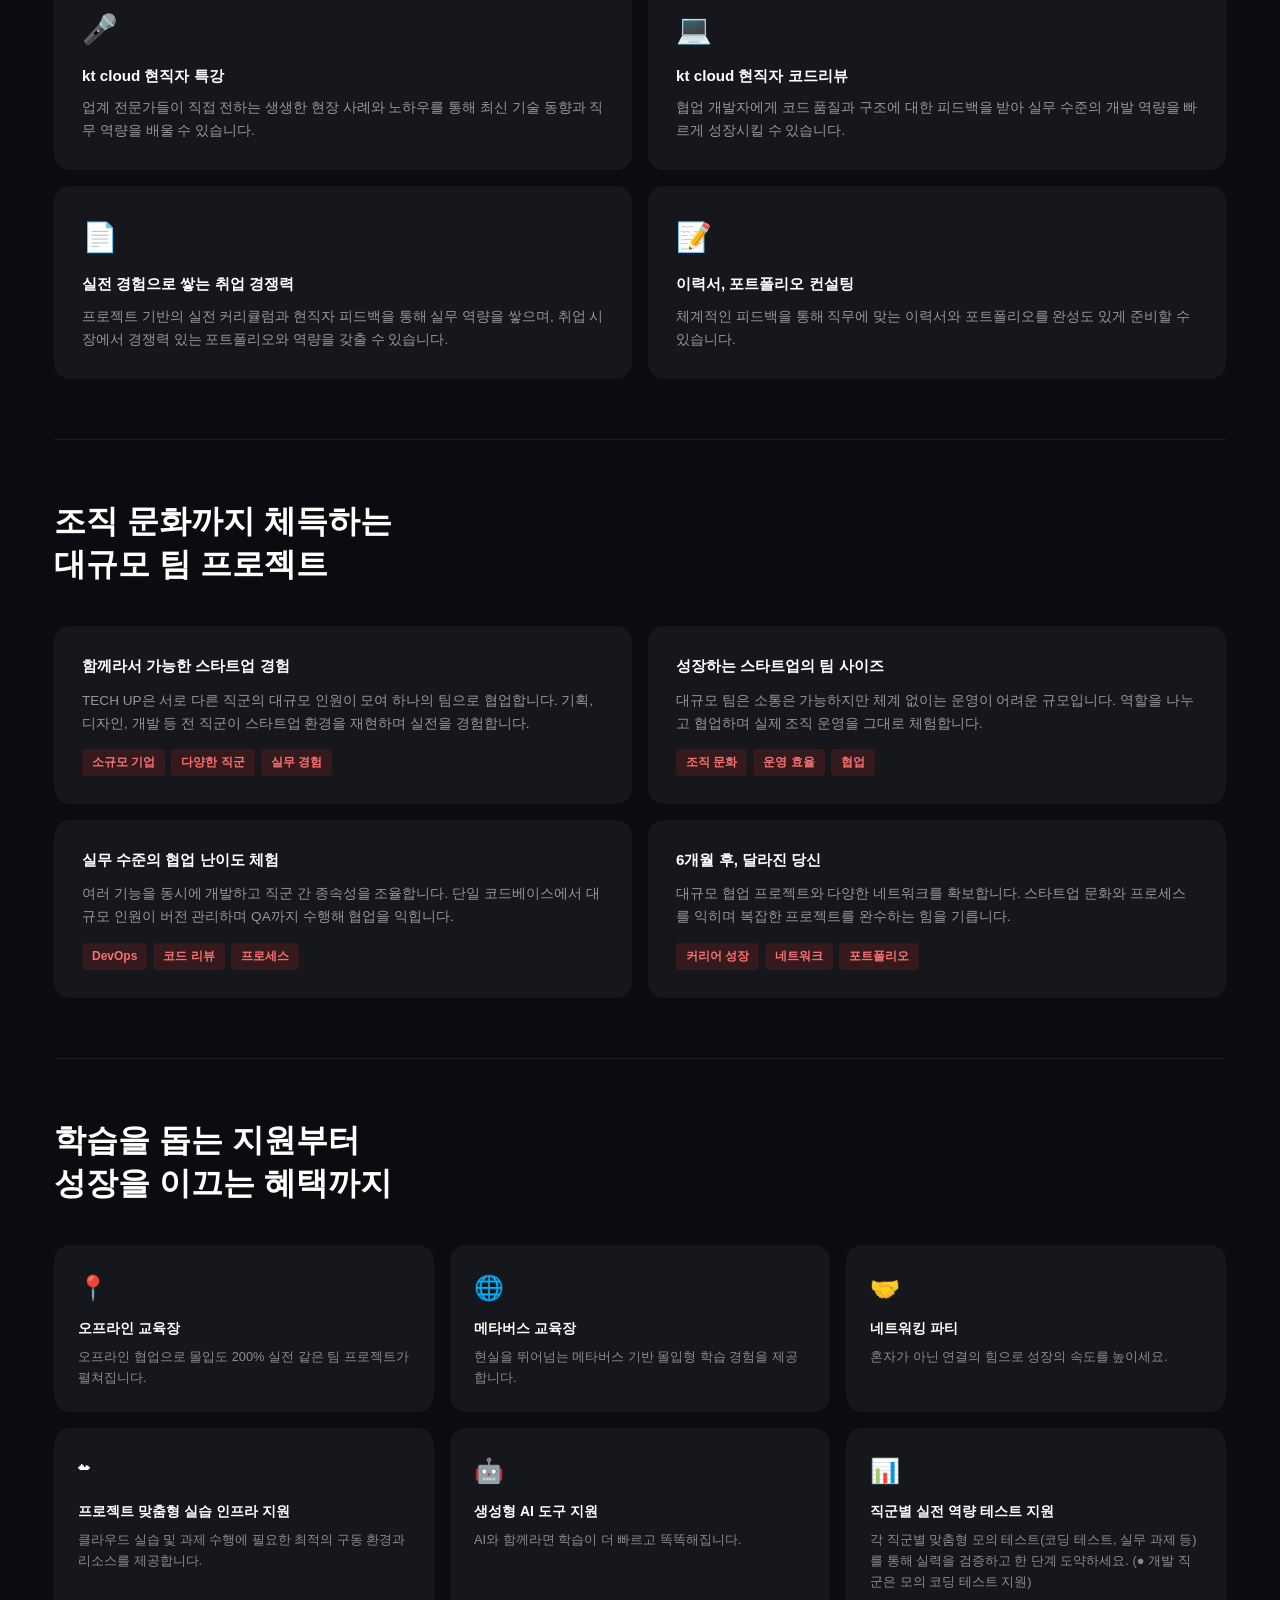
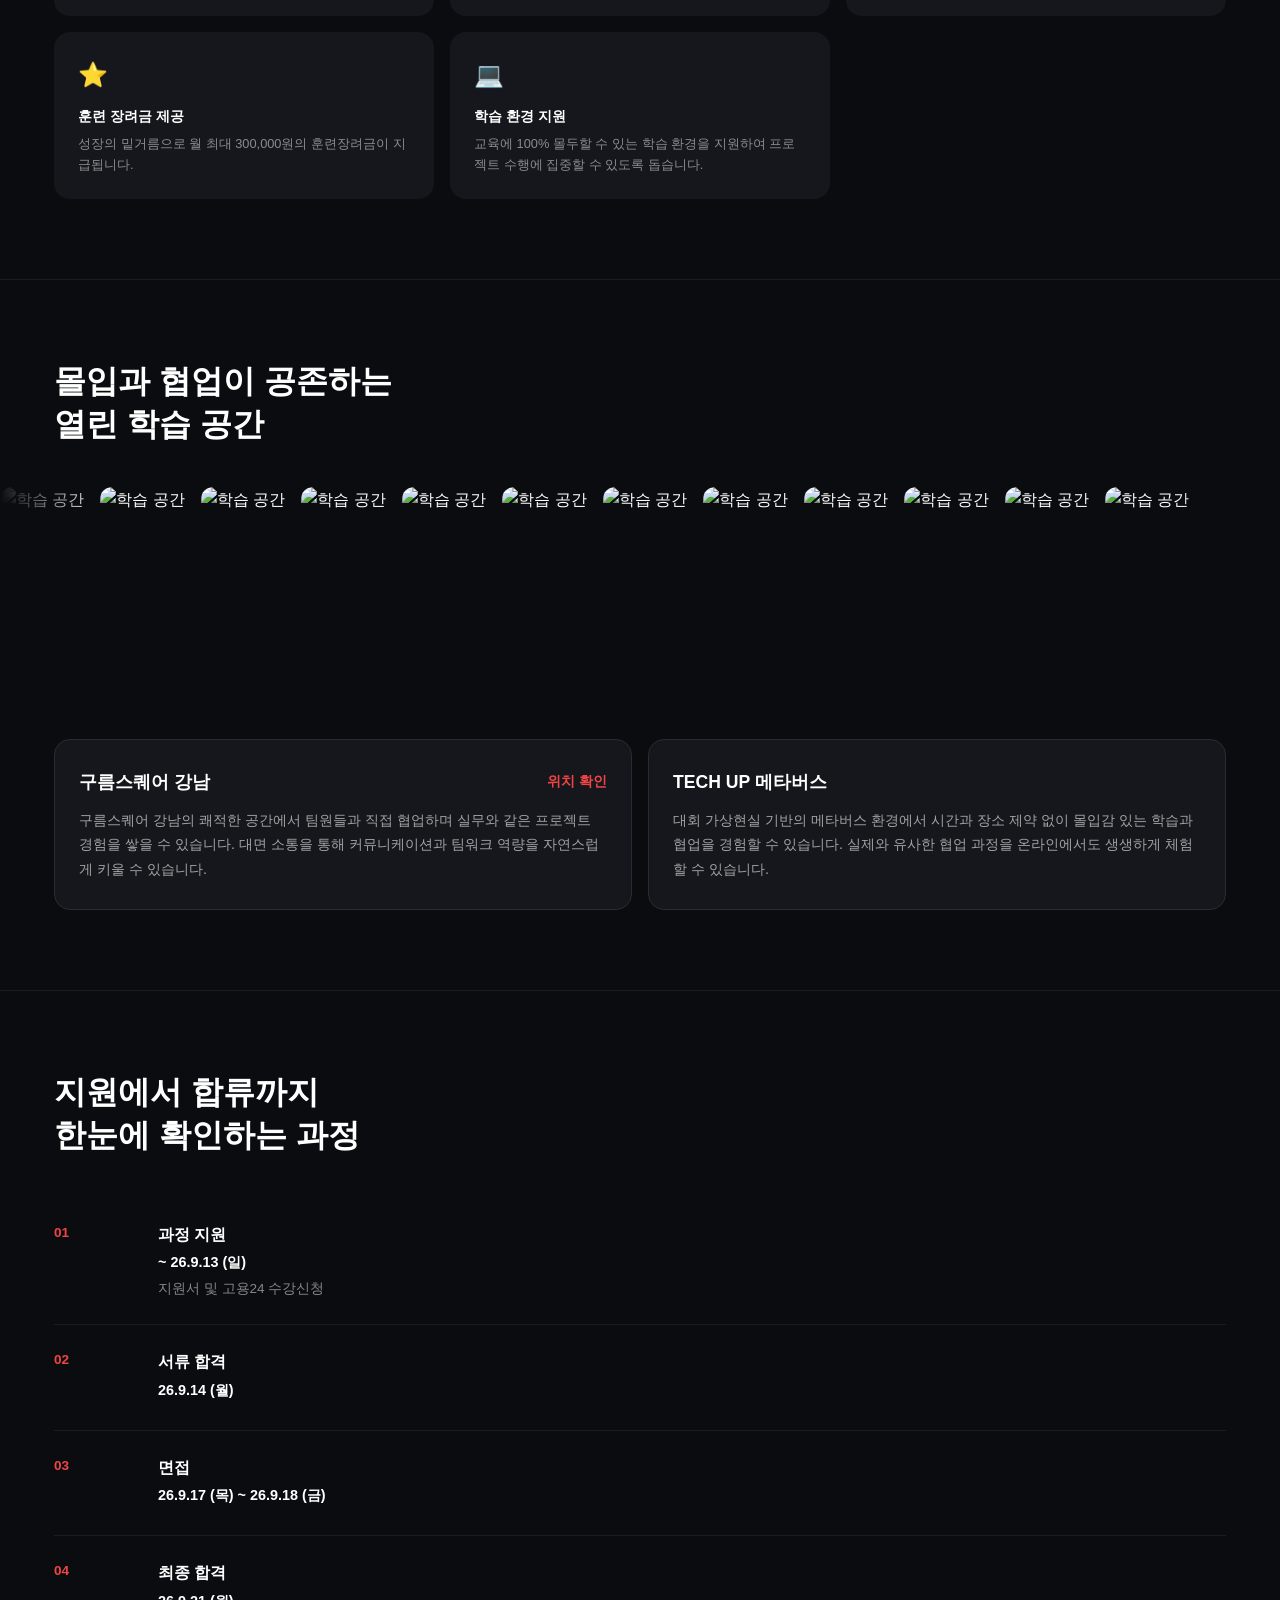
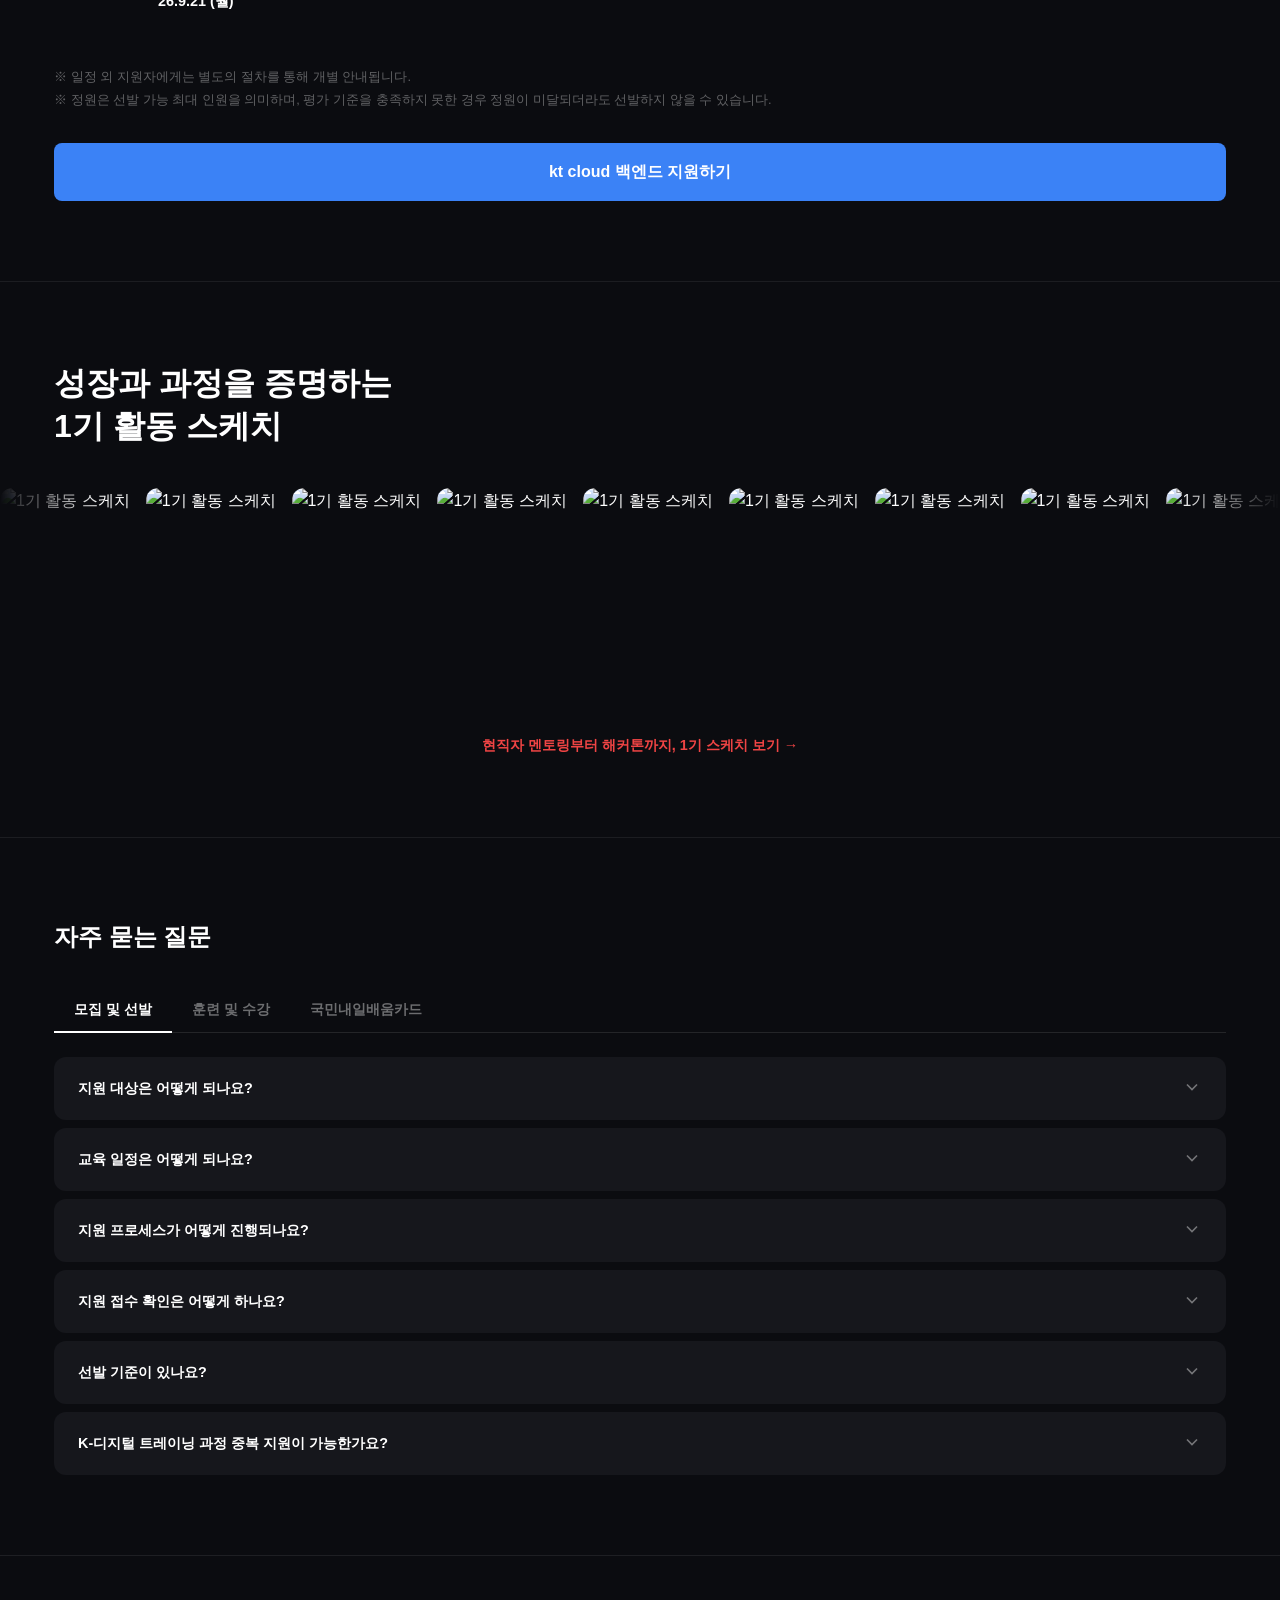
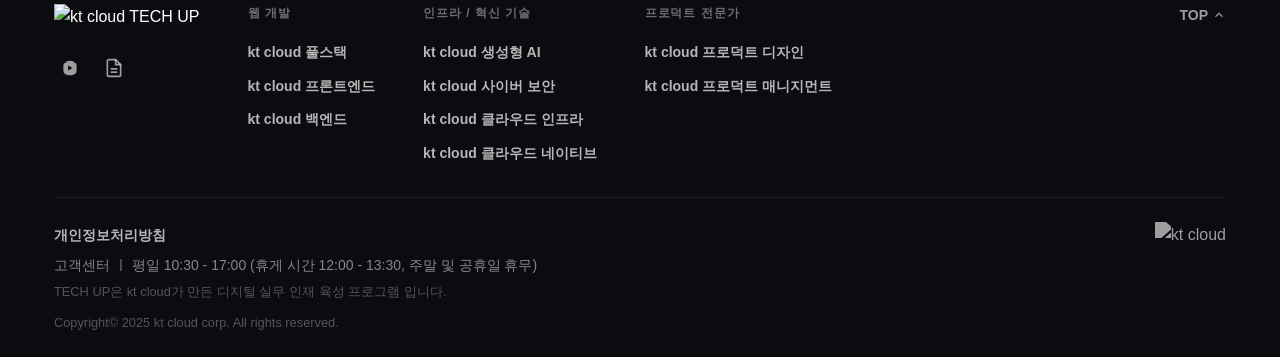
==== commit b9e2831c: "fix: 프론트엔드·풀스택·백엔드·프로덕트디자인·프로덕트매니지먼트 일정 변경 - 지원 일정: 26.08.11(화) ~ 26.10.29(목) - 교육 일정: 26.10.30(금) ~" ====
--- a/backend/index.html
+++ b/backend/index.html
@@ -85,8 +85,8 @@
             </div>
             <div class="cta-wrap"><a class="btn-enroll-primary" href="https://forms.gle/zZFbDgqRrS6WZeDd9" target="_blank" rel="noopener noreferrer">kt cloud 백엔드 지원하기</a></div>
             <div class="course-info-detail">
-              <div class="course-info-detail-item"><span class="info-label">지원 일정</span><span class="info-value">26.08.11(화) ~ 26.09.13(일)</span></div>
-              <div class="course-info-detail-item"><span class="info-label">교육 일정</span><span class="info-value">26.09.30(수) ~ 27.04.20(화)</span></div>
+              <div class="course-info-detail-item"><span class="info-label">지원 일정</span><span class="info-value">26.08.11(화) ~ 26.10.29(목)</span></div>
+              <div class="course-info-detail-item"><span class="info-label">교육 일정</span><span class="info-value">26.10.30(금) ~ 27.05.21(금)</span></div>
               <div class="course-info-detail-item"><span class="info-label">모집 인원</span><span class="info-value">50명</span></div>
               <div class="course-info-detail-item"><span class="info-label">교육 방법</span><span class="info-value">온라인 / 비대면 실시간</span></div>
             </div>
@@ -664,7 +664,7 @@
         </div>
         <div class="faq-list" id="faq-recruit">
           <div class="faq-card"><button class="faq-toggle" onclick="toggleFaq(this)"><span class="faq-question">지원 대상은 어떻게 되나요?</span><span class="faq-icon"><svg width="20" height="20" viewBox="0 0 24 24" fill="none" stroke="currentColor" stroke-width="2"><path d="M6 9l6 6 6-6"/></svg></span></button><div class="faq-answer" style="display:none">- 국민내일배움카드를 보유하고 있거나 발급 가능한 분&#10;- 내일배움카드 지원금 잔액이 1원 이상 남으신 분&#10;- 국내 거주중이며, 훈련 기간 내 해외 거주 계획이 없으신 분&#10;- 최근 5년 이내의 K-Digital Training(KDT) 참여 이력이 없으신 분&#10;- 고용노동부 1350, 고용24에서 카드 발급 자격 확인 가능합니다.</div></div>
-          <div class="faq-card"><button class="faq-toggle" onclick="toggleFaq(this)"><span class="faq-question">교육 일정은 어떻게 되나요?</span><span class="faq-icon"><svg width="20" height="20" viewBox="0 0 24 24" fill="none" stroke="currentColor" stroke-width="2"><path d="M6 9l6 6 6-6"/></svg></span></button><div class="faq-answer" style="display:none">- 교육 일정 : 26.09.30(수) ~ 27.04.20(화)&#10;- 교육 시간 : 평일 오전 9시 ~ 오후 18시 / 공휴일, 방학기간 등 제외&#10;- 교육 방식 : 100% 비대면 실시간 교육(ZEP 메타버스 공간)</div></div>
+          <div class="faq-card"><button class="faq-toggle" onclick="toggleFaq(this)"><span class="faq-question">교육 일정은 어떻게 되나요?</span><span class="faq-icon"><svg width="20" height="20" viewBox="0 0 24 24" fill="none" stroke="currentColor" stroke-width="2"><path d="M6 9l6 6 6-6"/></svg></span></button><div class="faq-answer" style="display:none">- 교육 일정 : 26.10.30(금) ~ 27.05.21(금)&#10;- 교육 시간 : 평일 오전 9시 ~ 오후 18시 / 공휴일, 방학기간 등 제외&#10;- 교육 방식 : 100% 비대면 실시간 교육(ZEP 메타버스 공간)</div></div>
           <div class="faq-card"><button class="faq-toggle" onclick="toggleFaq(this)"><span class="faq-question">지원 프로세스가 어떻게 진행되나요?</span><span class="faq-icon"><svg width="20" height="20" viewBox="0 0 24 24" fill="none" stroke="currentColor" stroke-width="2"><path d="M6 9l6 6 6-6"/></svg></span></button><div class="faq-answer" style="display:none">1. 현재 페이지에서 지원서를 작성합니다.&#10;2. 고용24 사이트에 접속하여 본 교육 과정을 신청합니다.&#10;3. 지원서를 기반으로 서면 심사 및 선발 과정이 진행됩니다.&#10;4. 합격 결과 안내 및 교육 과정 준비사항이 안내됩니다.</div></div>
           <div class="faq-card"><button class="faq-toggle" onclick="toggleFaq(this)"><span class="faq-question">지원 접수 확인은 어떻게 하나요?</span><span class="faq-icon"><svg width="20" height="20" viewBox="0 0 24 24" fill="none" stroke="currentColor" stroke-width="2"><path d="M6 9l6 6 6-6"/></svg></span></button><div class="faq-answer" style="display:none">지원서가 제출된 경우, 지원서에 작성한 이메일로 지원 완료 안내 메일이 발송됩니다. 스팸 메일함도 함께 확인해주세요.</div></div>
           <div class="faq-card"><button class="faq-toggle" onclick="toggleFaq(this)"><span class="faq-question">선발 기준이 있나요?</span><span class="faq-icon"><svg width="20" height="20" viewBox="0 0 24 24" fill="none" stroke="currentColor" stroke-width="2"><path d="M6 9l6 6 6-6"/></svg></span></button><div class="faq-answer" style="display:none">서류 전형과 면접 전형을 거쳐 한정된 인원만 선발합니다. 학력이나 스펙에 관계없이 지원서 내용을 토대로 진행됩니다.</div></div>
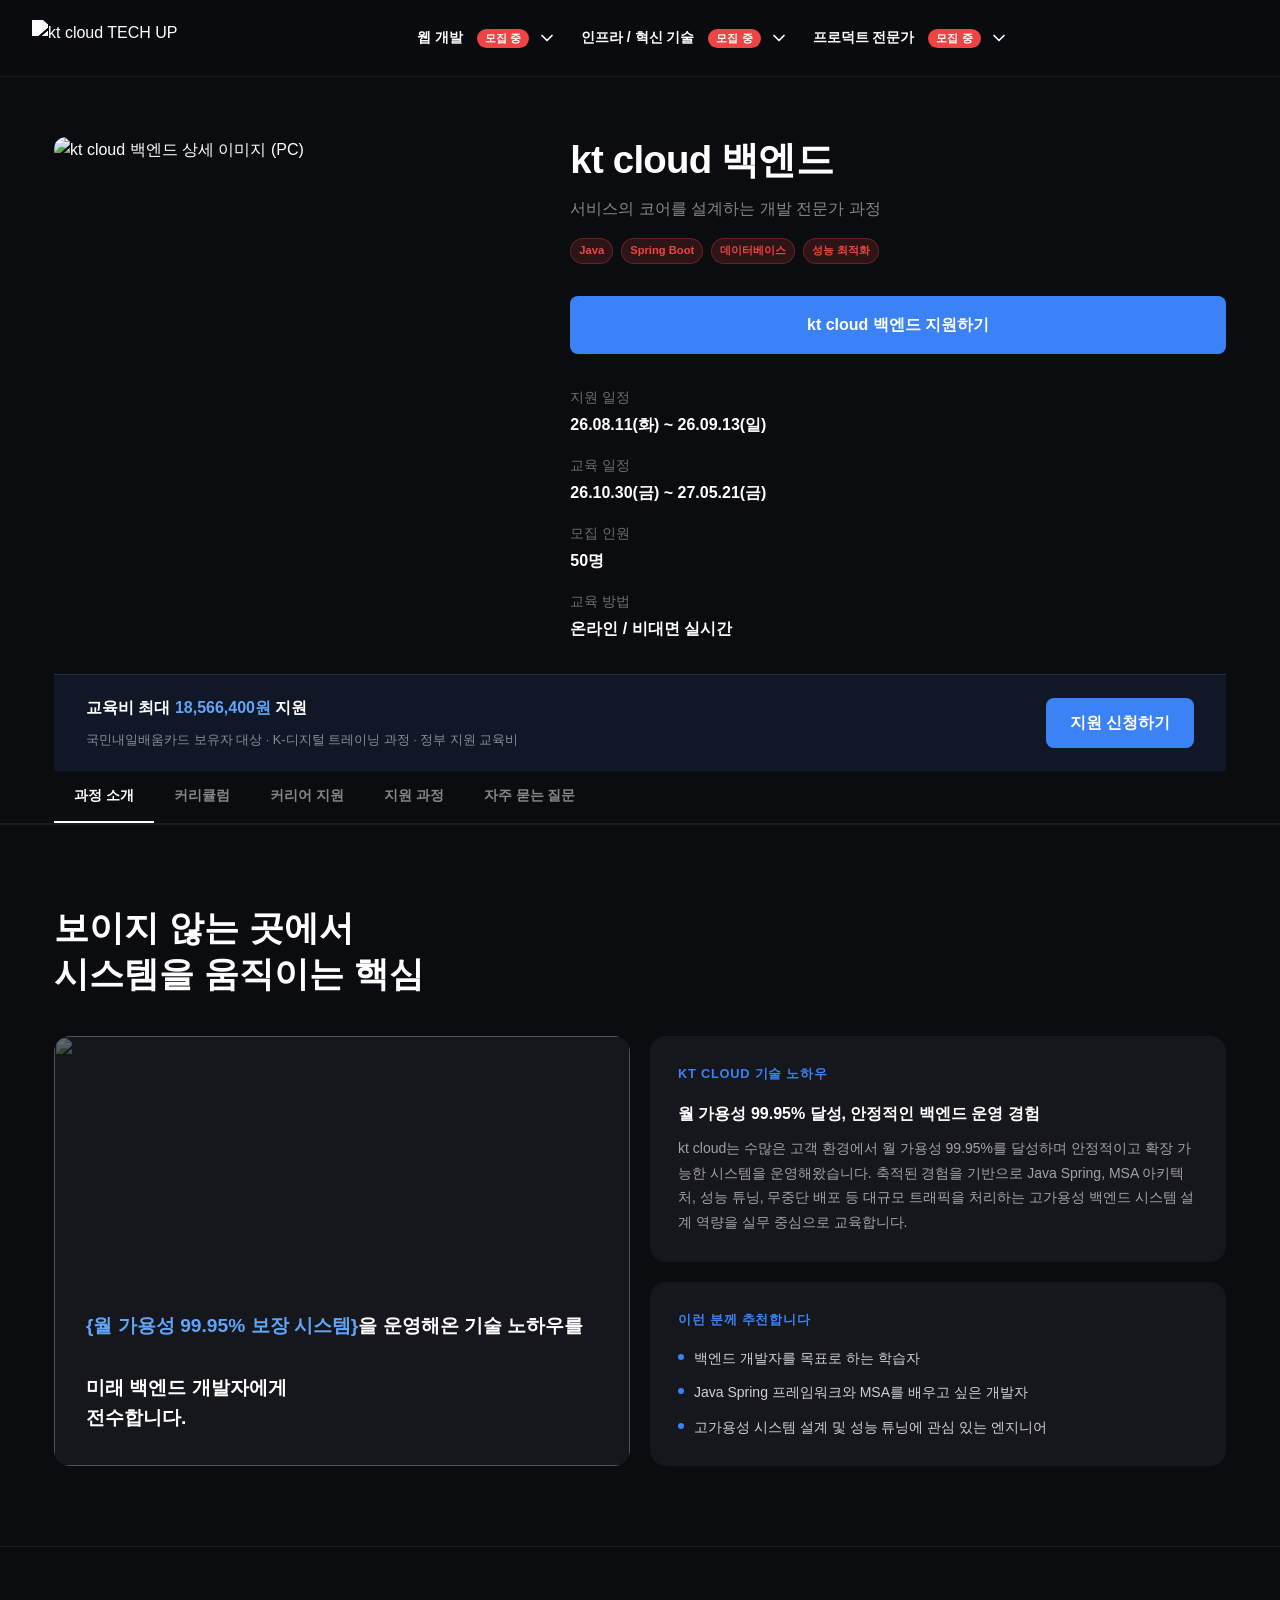
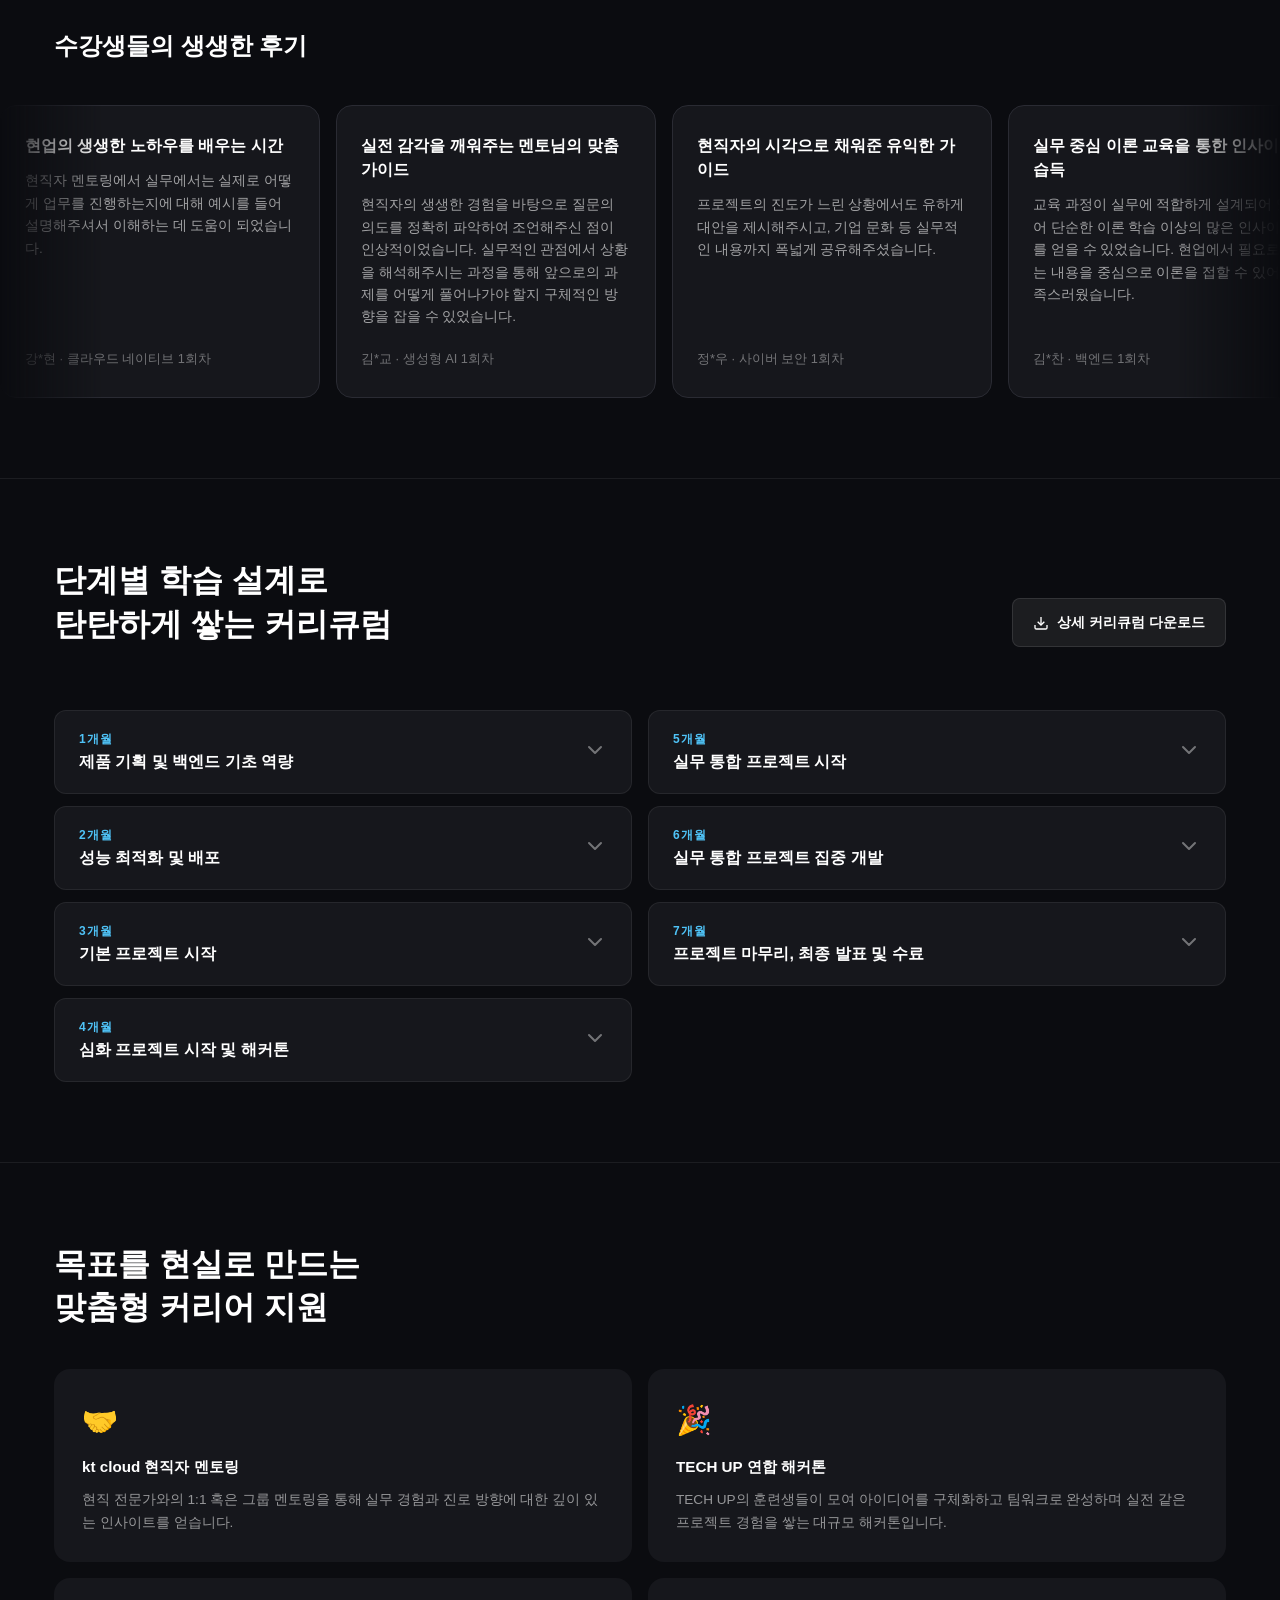
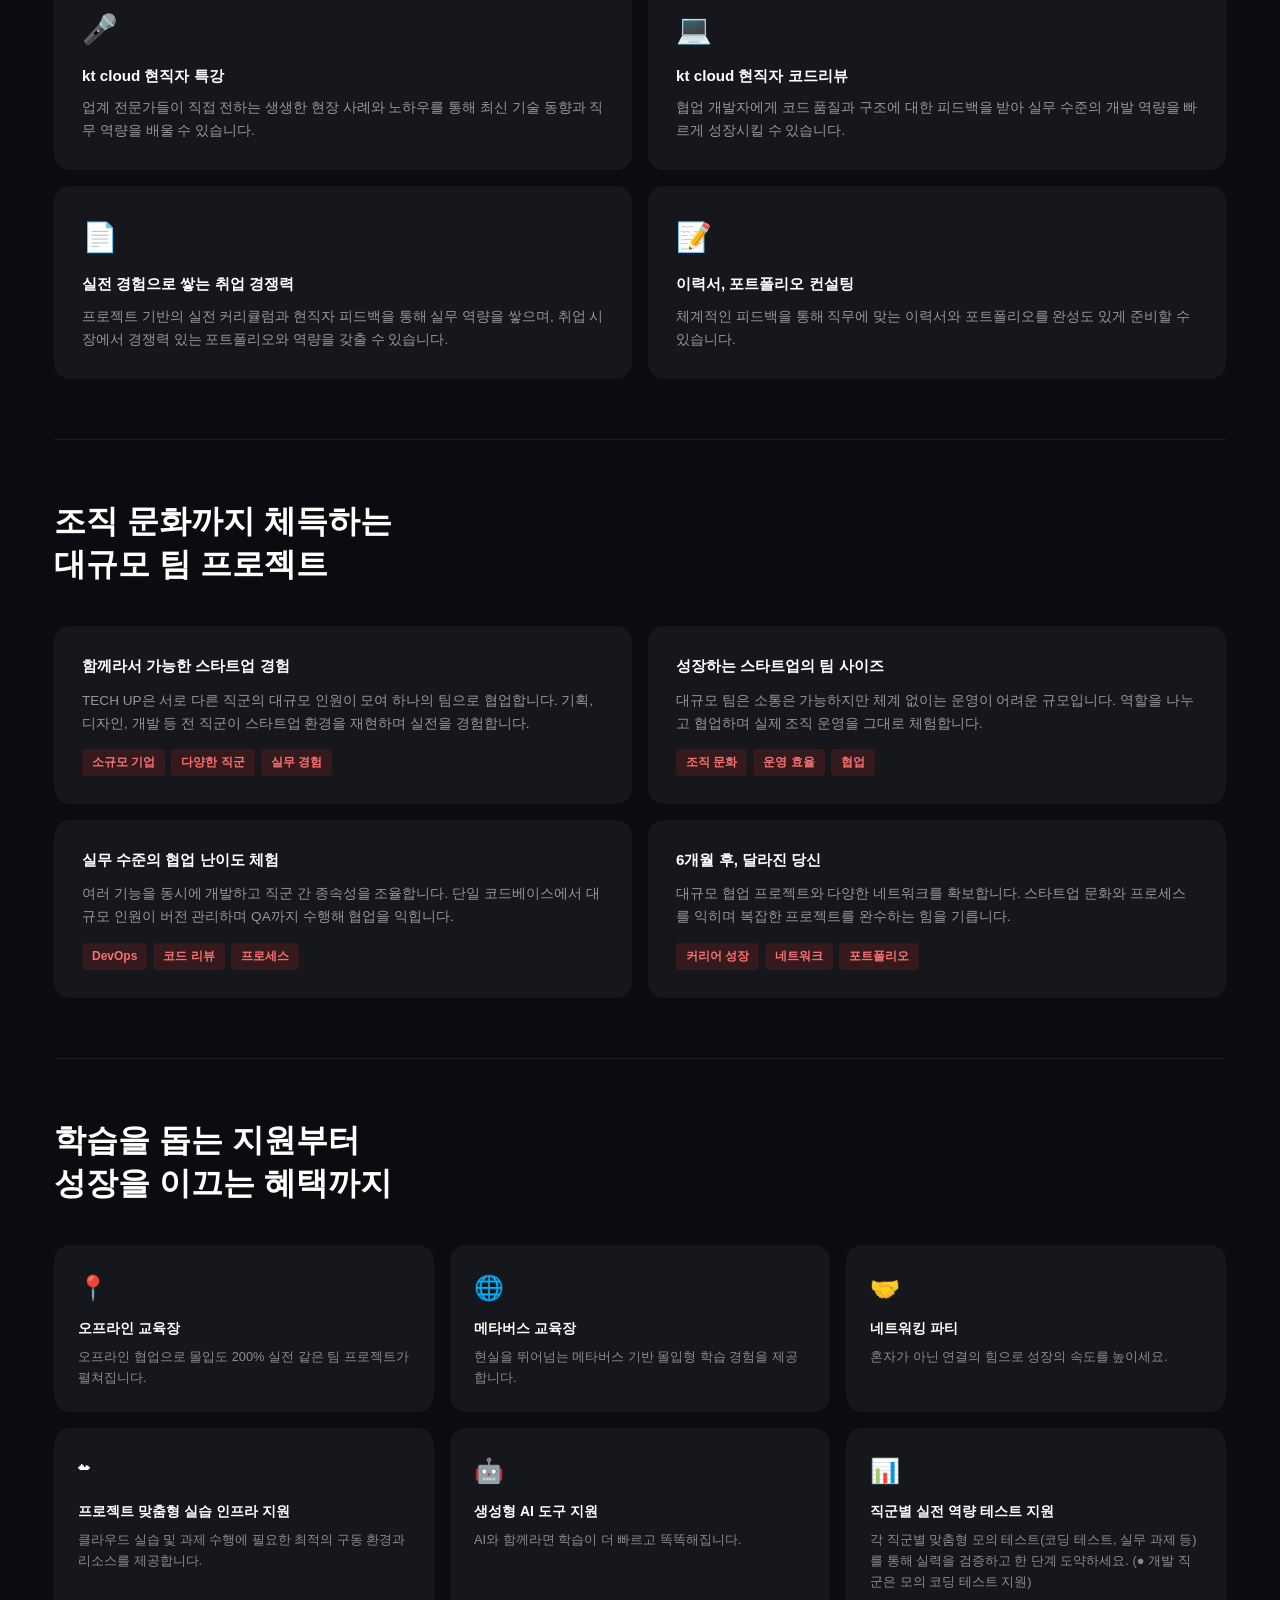
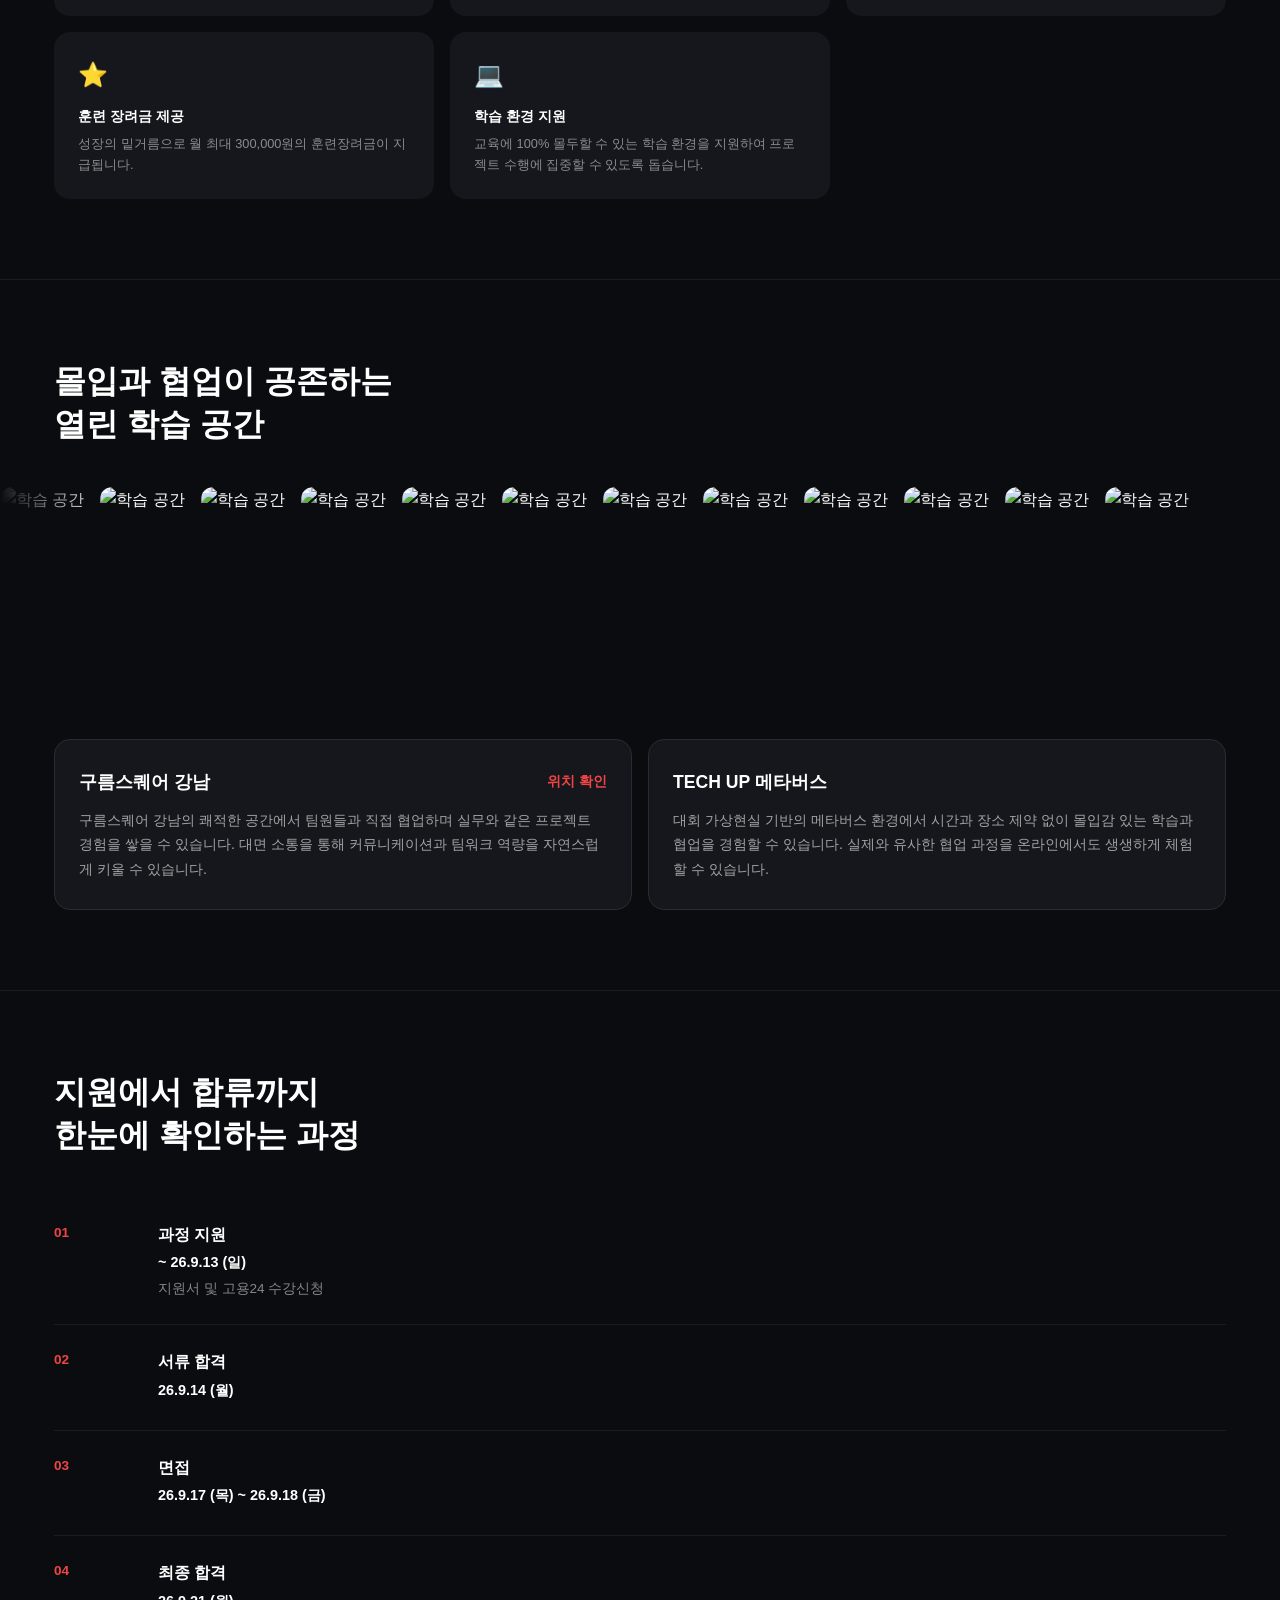
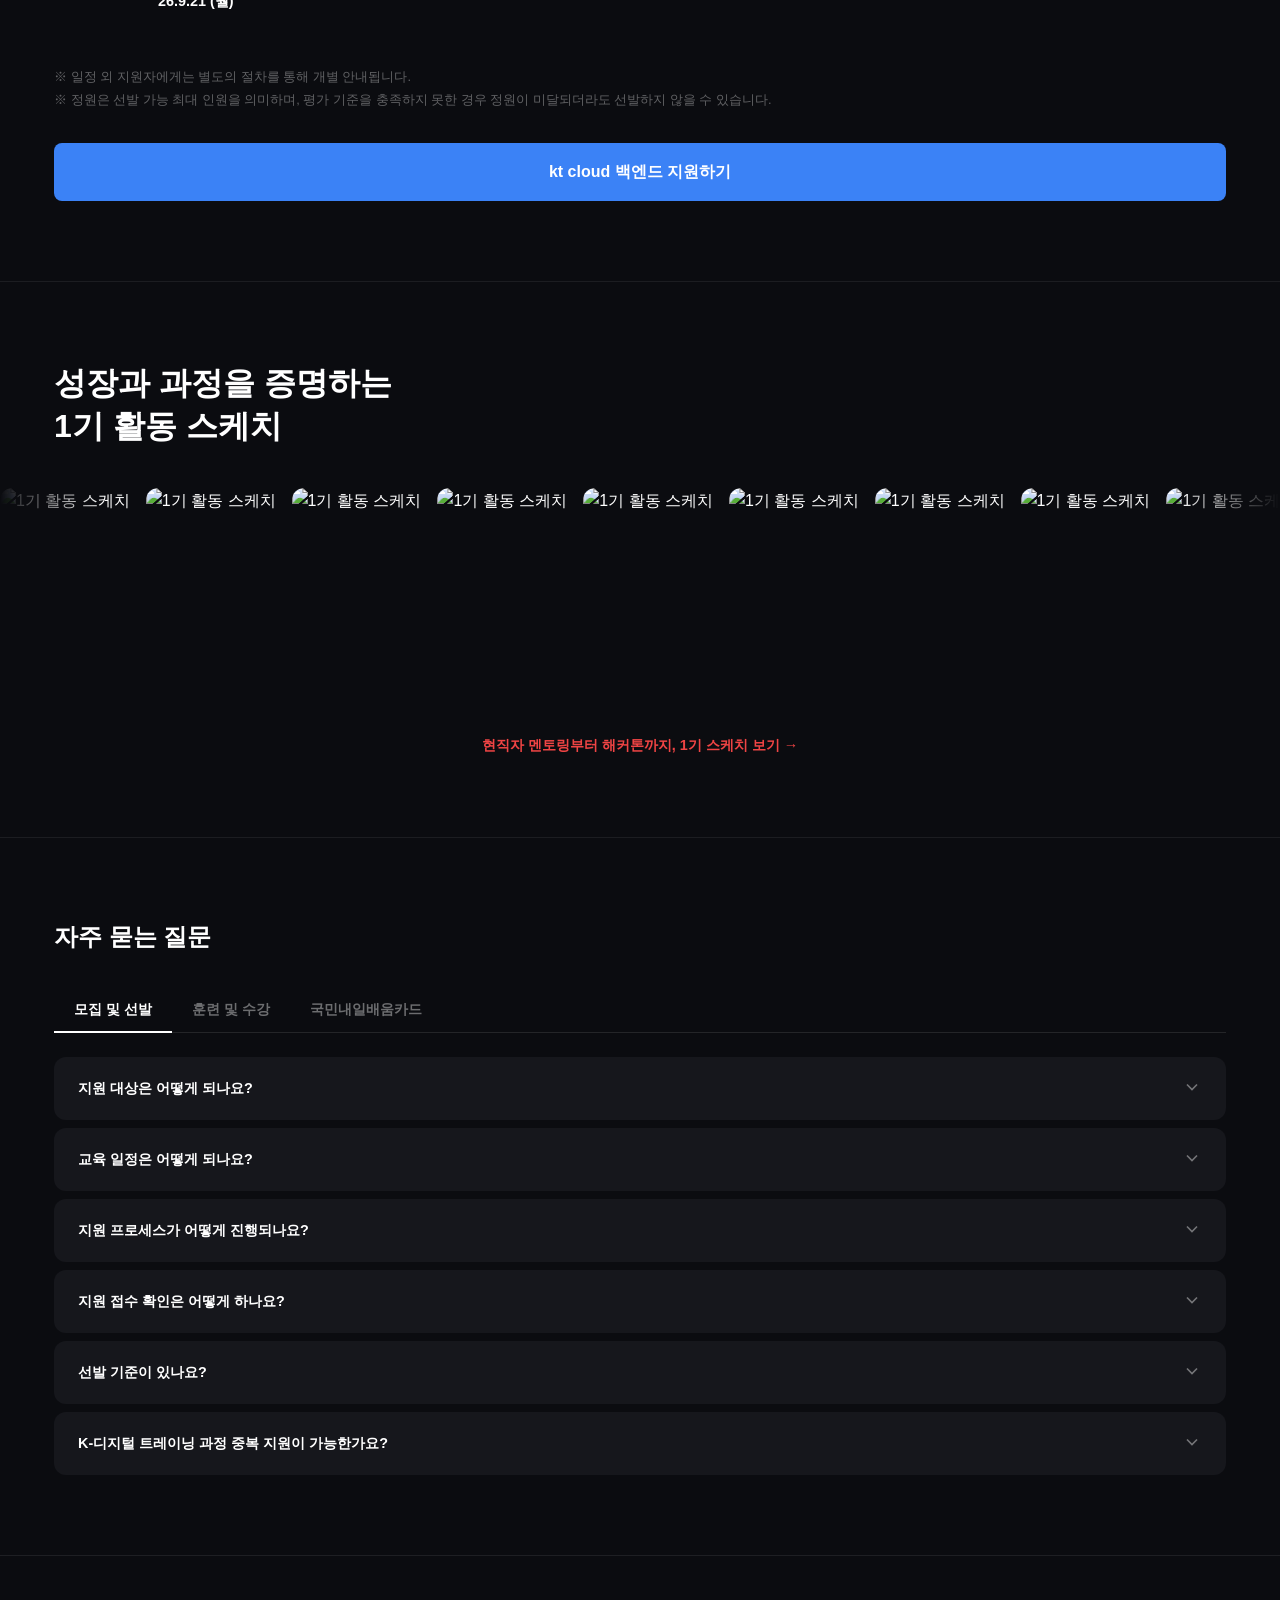
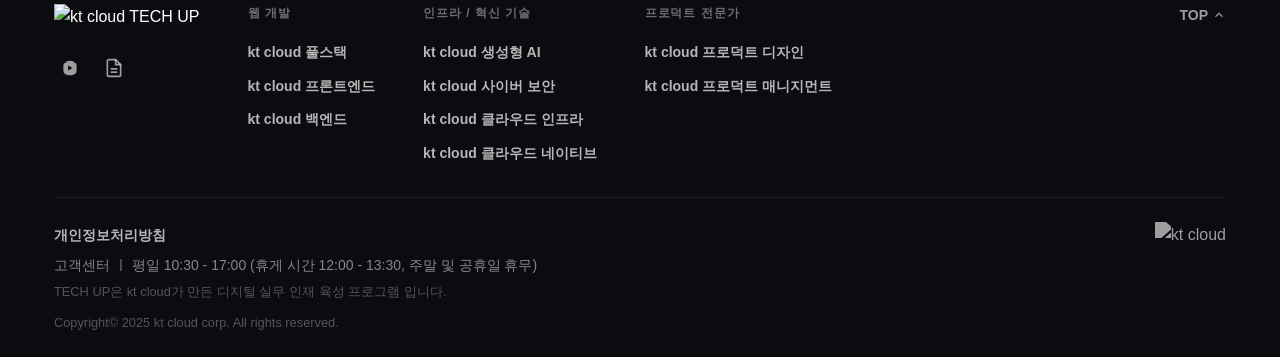
==== commit f562a5d5: "fix: 전체 9개 과정 지원 일정 26.08.11(화)~26.09.13(일)로 통일 Co-authored-by: Copilot App <223556219+Copilot@users" ====
--- a/backend/index.html
+++ b/backend/index.html
@@ -85,7 +85,7 @@
             </div>
             <div class="cta-wrap"><a class="btn-enroll-primary" href="https://forms.gle/zZFbDgqRrS6WZeDd9" target="_blank" rel="noopener noreferrer">kt cloud 백엔드 지원하기</a></div>
             <div class="course-info-detail">
-              <div class="course-info-detail-item"><span class="info-label">지원 일정</span><span class="info-value">26.08.11(화) ~ 26.10.29(목)</span></div>
+              <div class="course-info-detail-item"><span class="info-label">지원 일정</span><span class="info-value">26.08.11(화) ~ 26.09.13(일)</span></div>
               <div class="course-info-detail-item"><span class="info-label">교육 일정</span><span class="info-value">26.10.30(금) ~ 27.05.21(금)</span></div>
               <div class="course-info-detail-item"><span class="info-label">모집 인원</span><span class="info-value">50명</span></div>
               <div class="course-info-detail-item"><span class="info-label">교육 방법</span><span class="info-value">온라인 / 비대면 실시간</span></div>
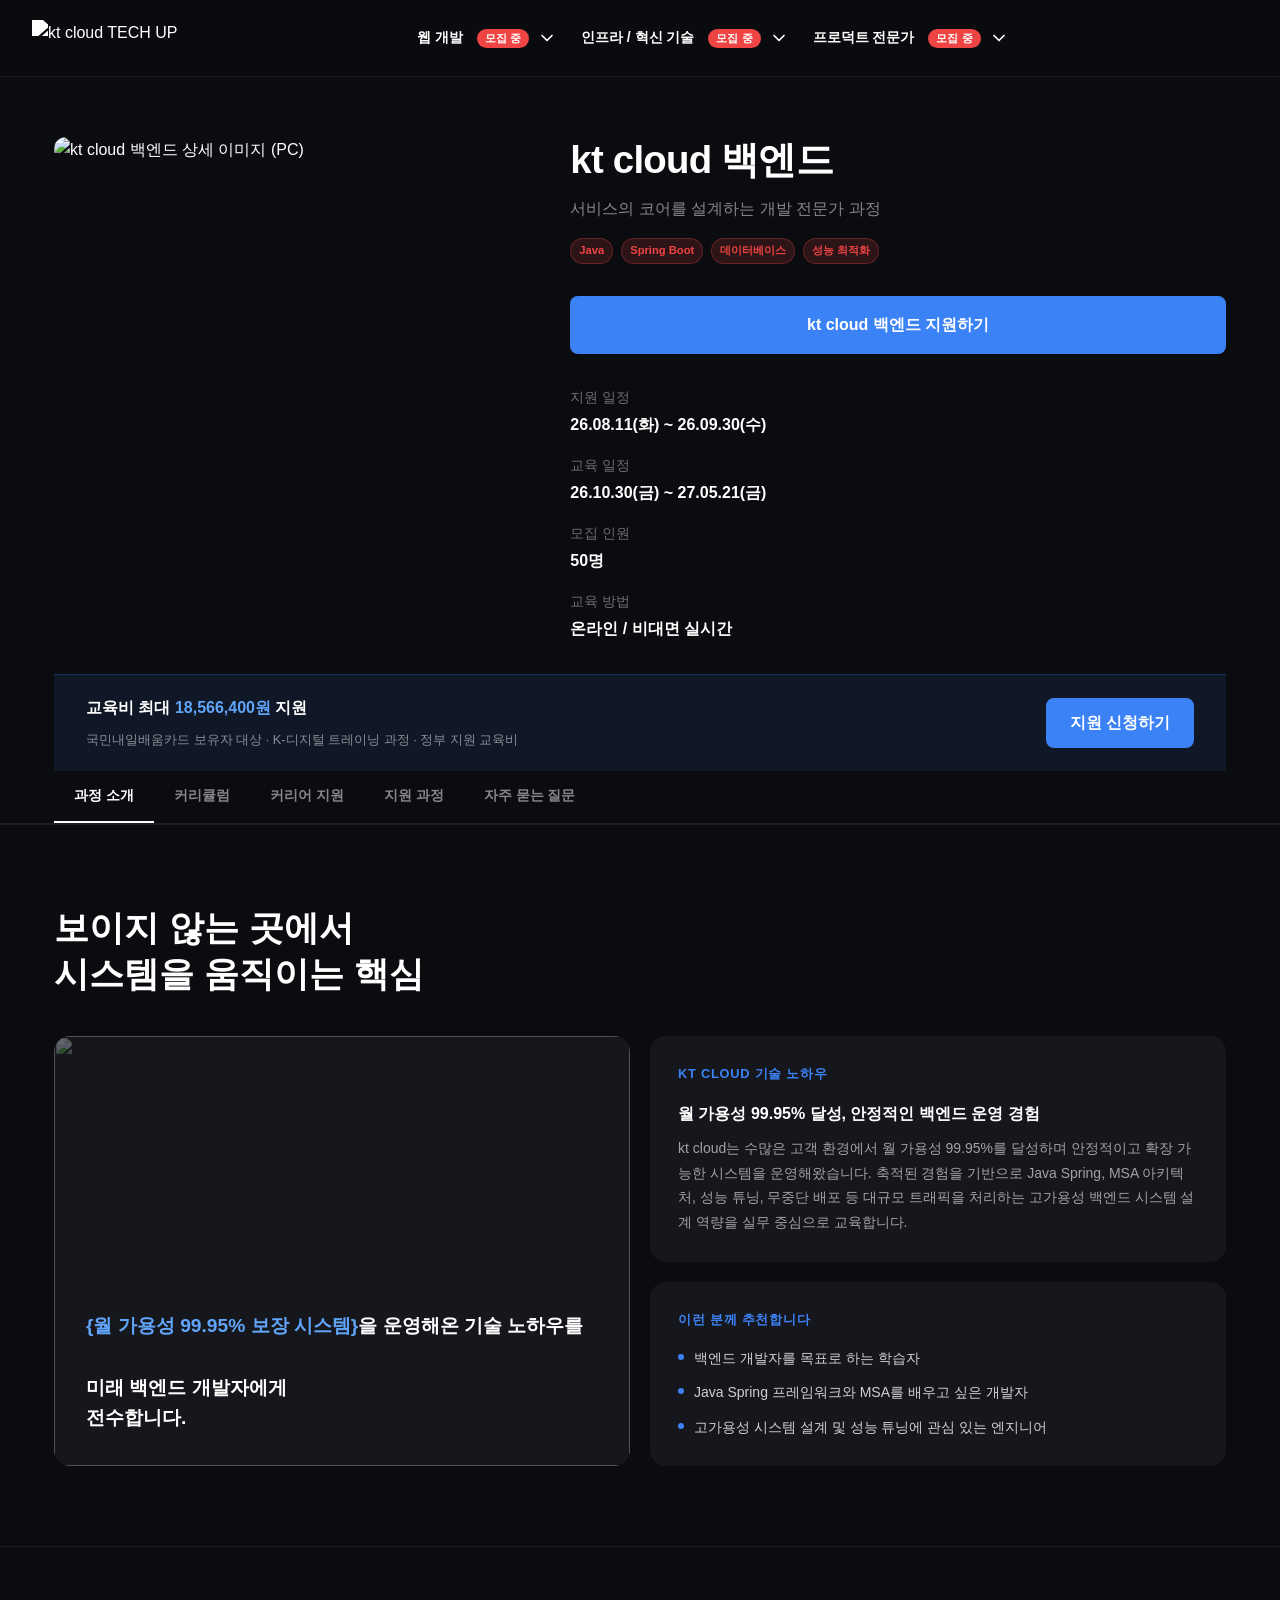
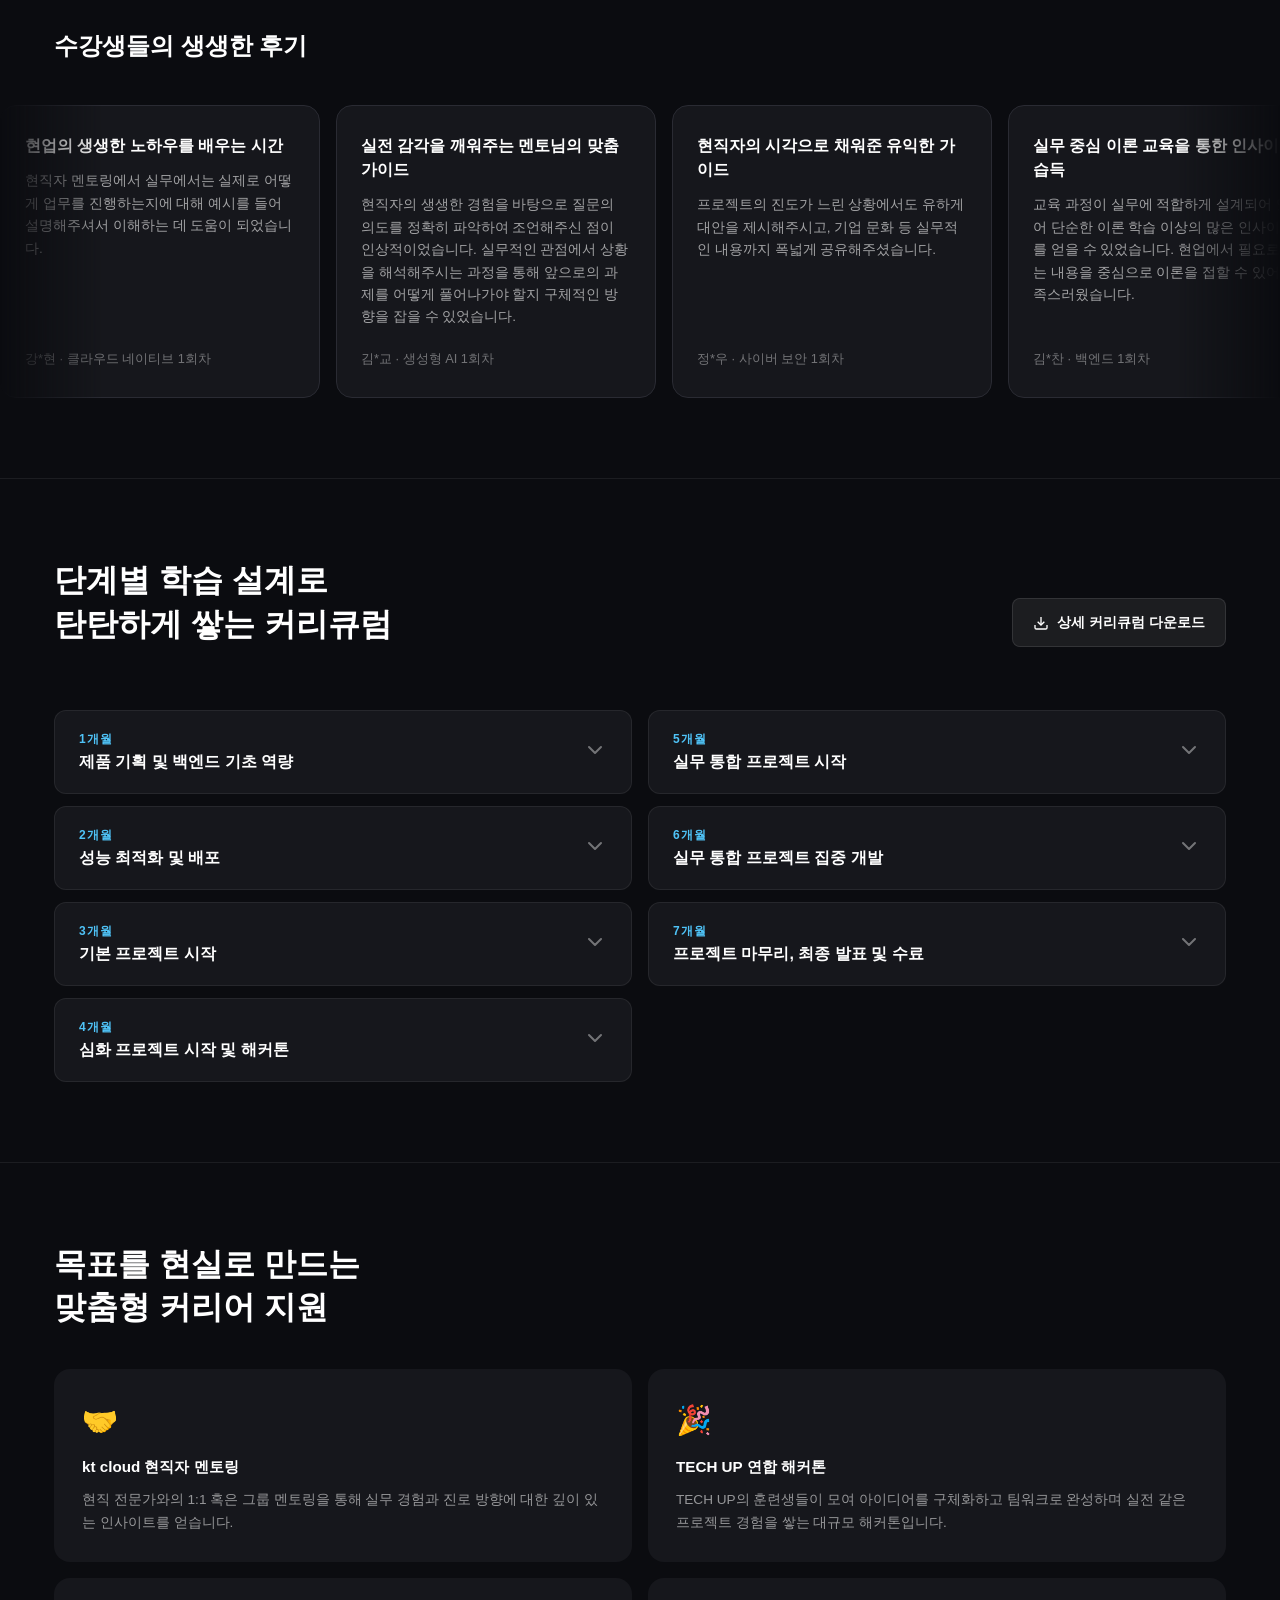
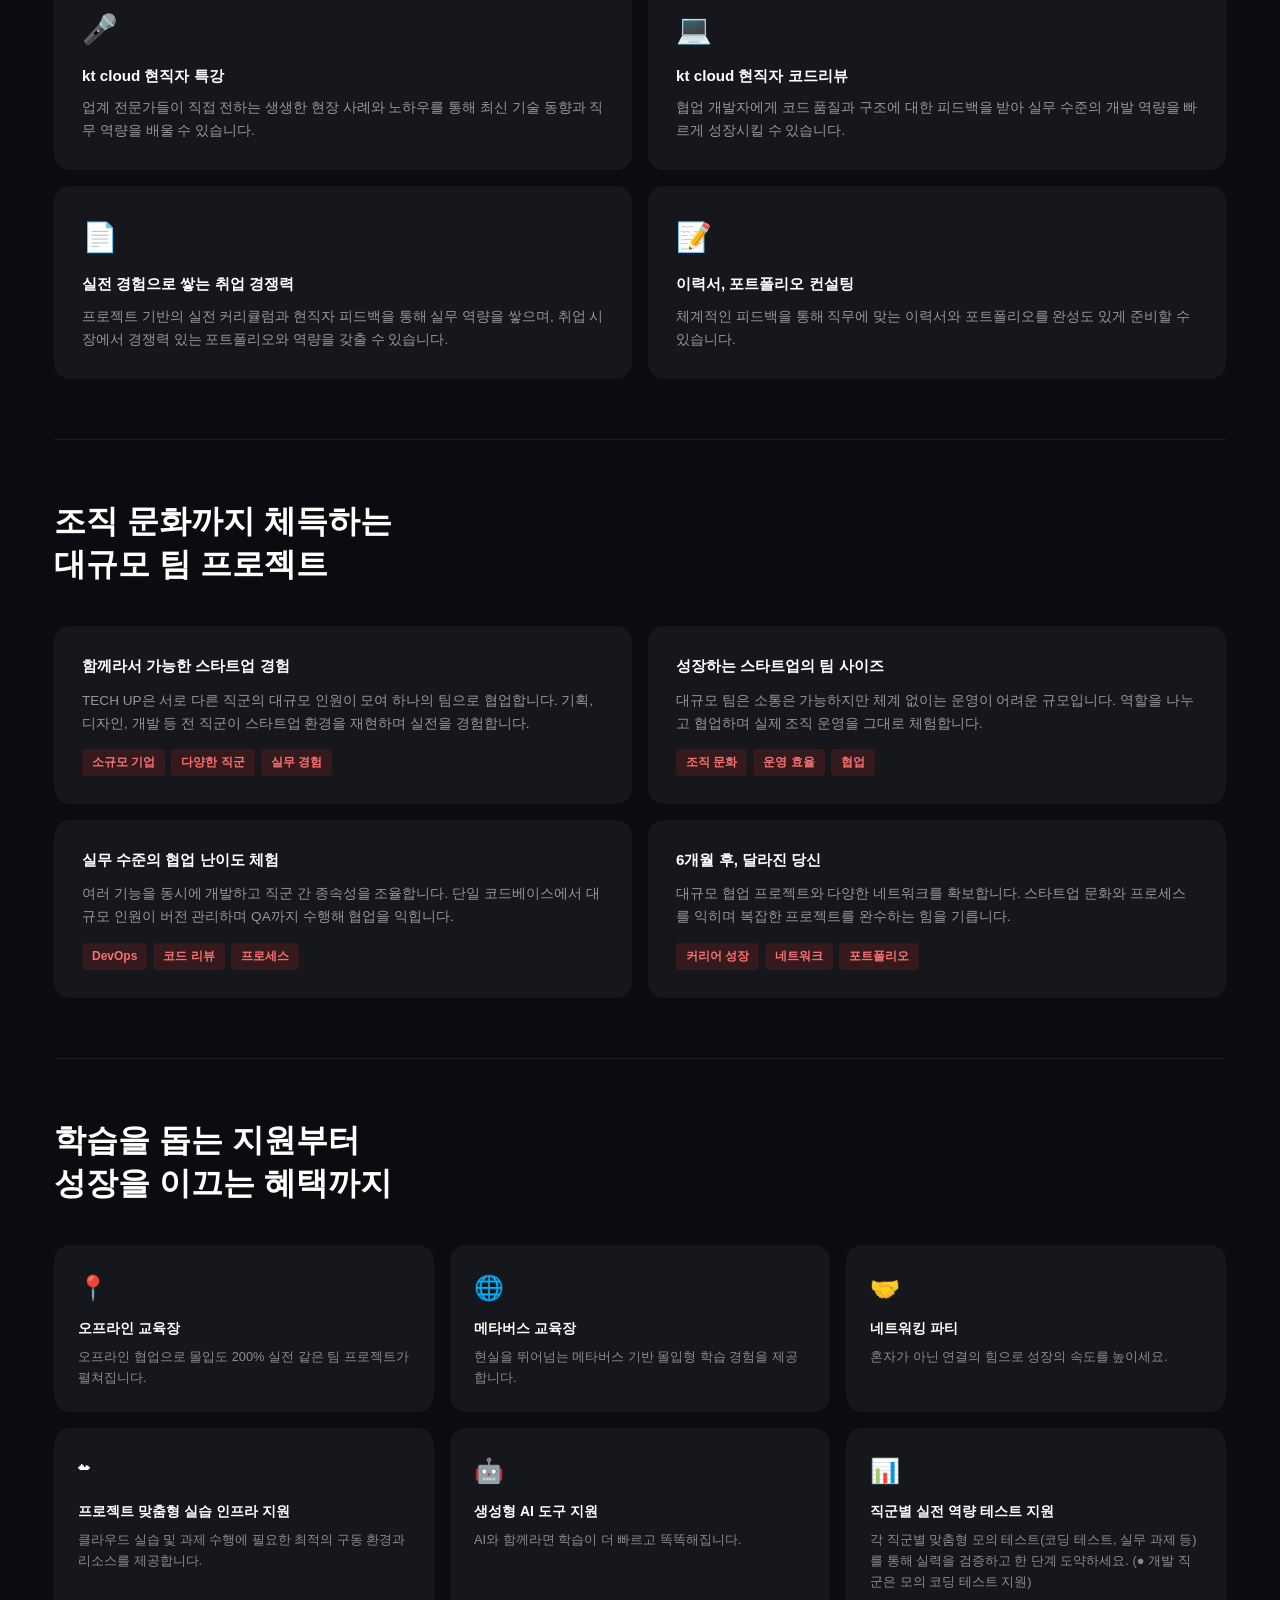
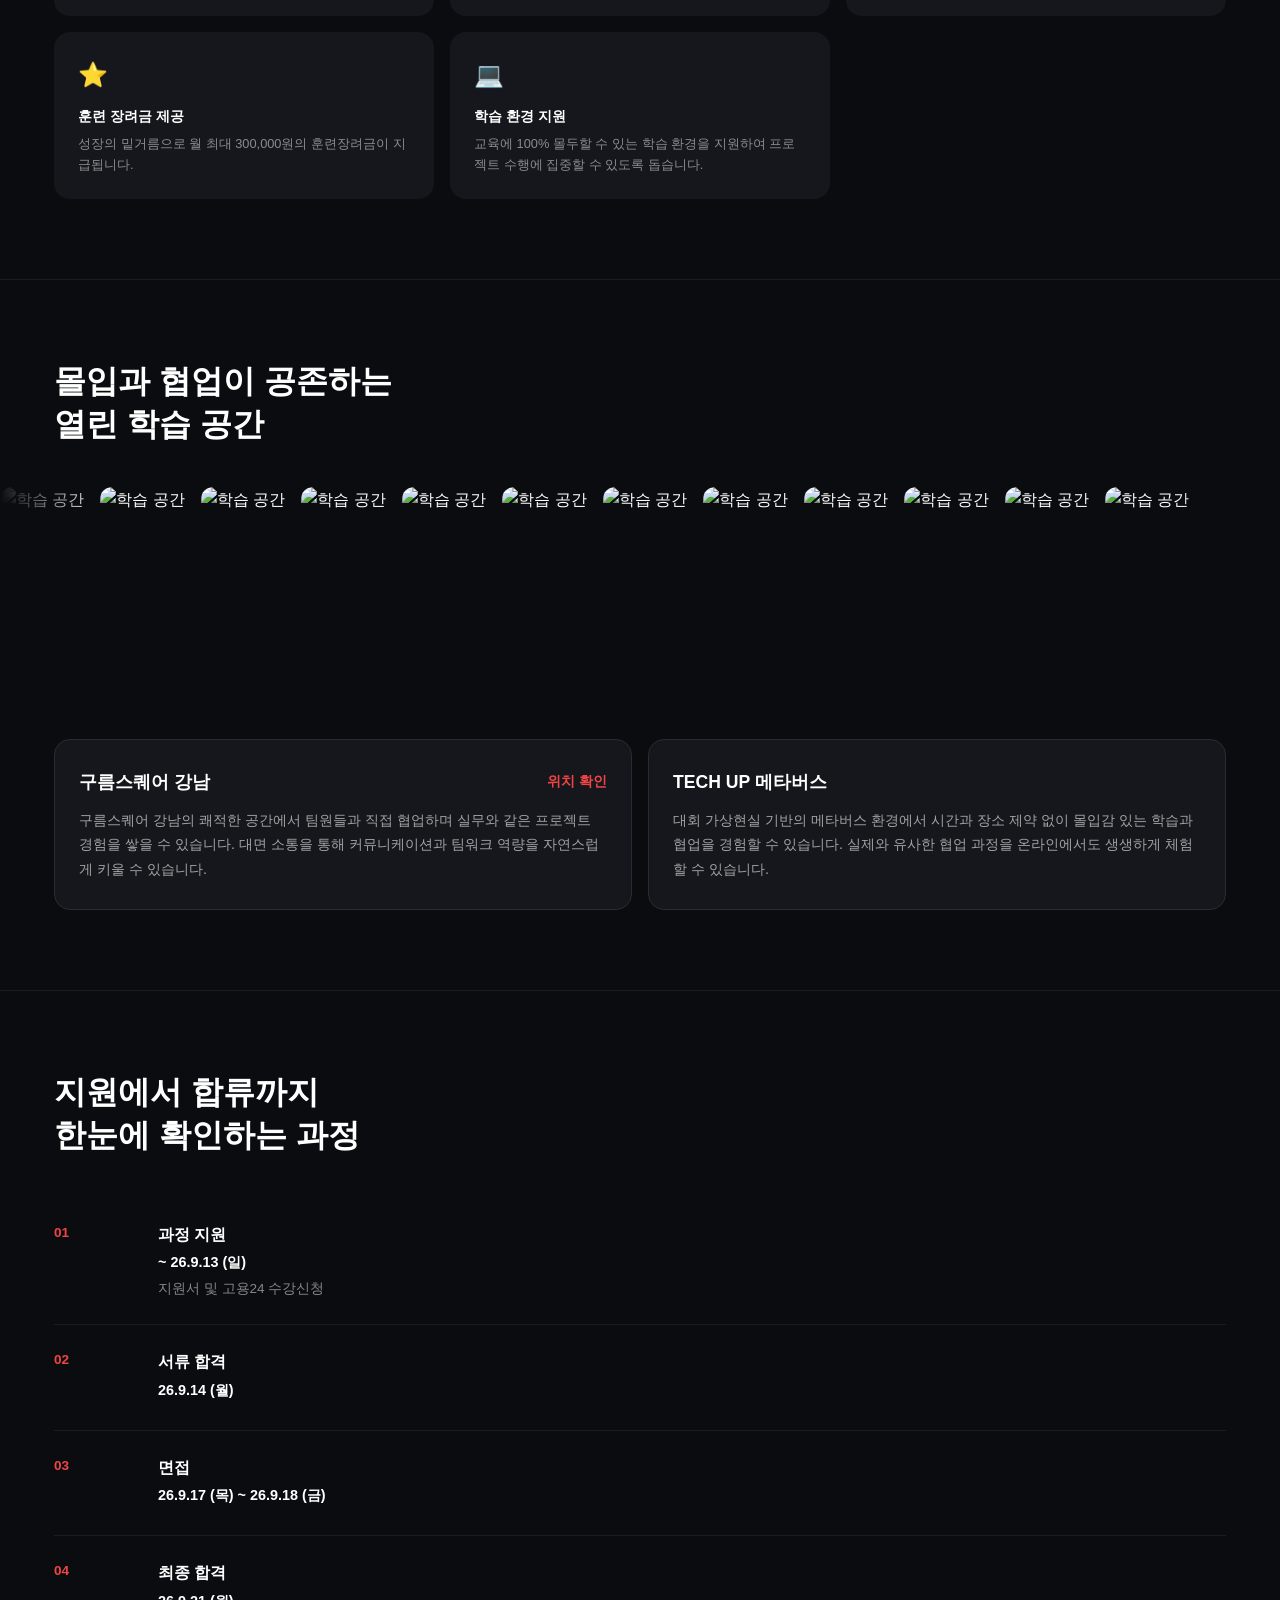
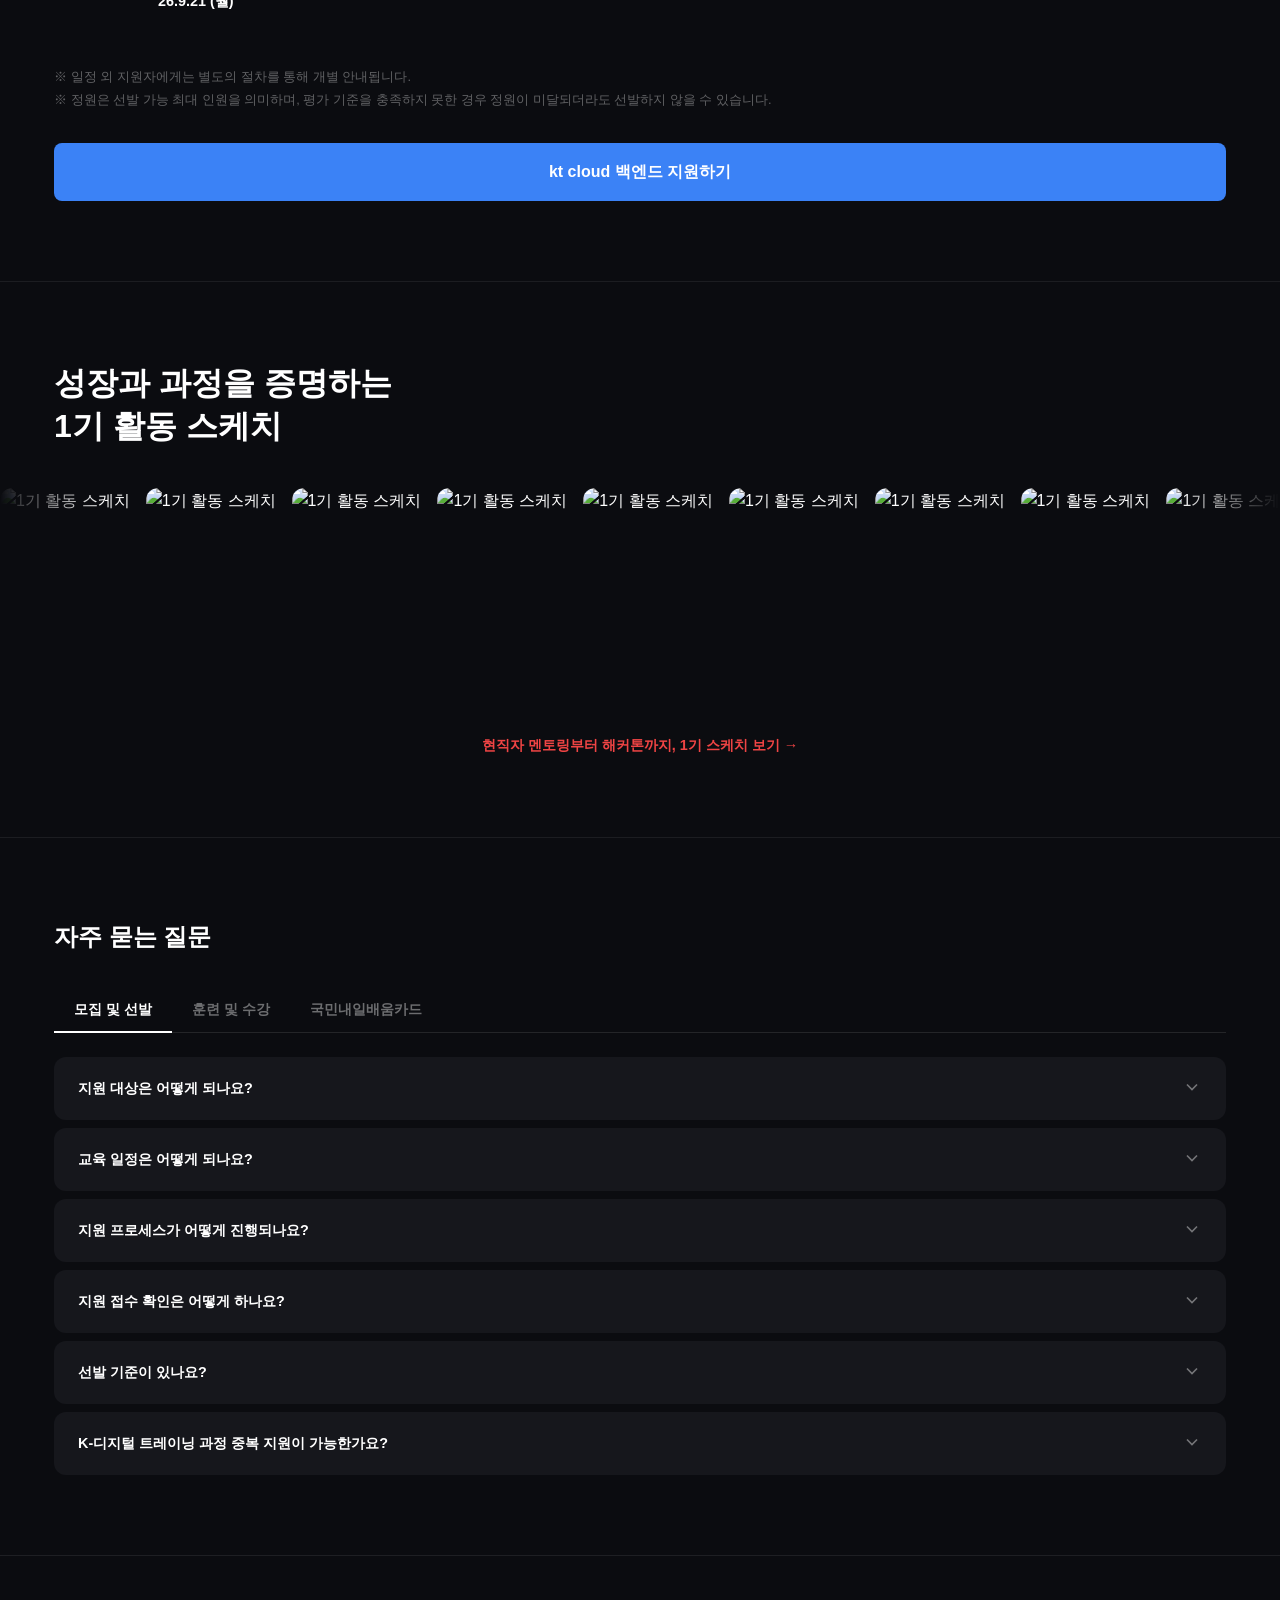
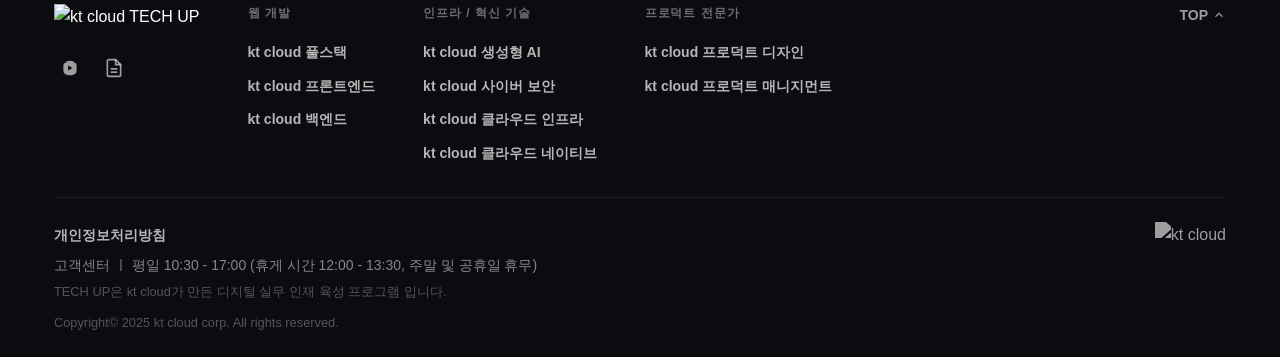
==== commit aa96e77a: "fix: 클라우드 인프라 제외 지원 일정 연장 Co-authored-by: Copilot App <223556219+Copilot@users.noreply.github.com>" ====
--- a/backend/index.html
+++ b/backend/index.html
@@ -85,7 +85,7 @@
             </div>
             <div class="cta-wrap"><a class="btn-enroll-primary" href="https://forms.gle/zZFbDgqRrS6WZeDd9" target="_blank" rel="noopener noreferrer">kt cloud 백엔드 지원하기</a></div>
             <div class="course-info-detail">
-              <div class="course-info-detail-item"><span class="info-label">지원 일정</span><span class="info-value">26.08.11(화) ~ 26.09.13(일)</span></div>
+              <div class="course-info-detail-item"><span class="info-label">지원 일정</span><span class="info-value">26.08.11(화) ~ 26.09.30(수)</span></div>
               <div class="course-info-detail-item"><span class="info-label">교육 일정</span><span class="info-value">26.10.30(금) ~ 27.05.21(금)</span></div>
               <div class="course-info-detail-item"><span class="info-label">모집 인원</span><span class="info-value">50명</span></div>
               <div class="course-info-detail-item"><span class="info-label">교육 방법</span><span class="info-value">온라인 / 비대면 실시간</span></div>
@@ -744,4 +744,3 @@
 
 
 
-
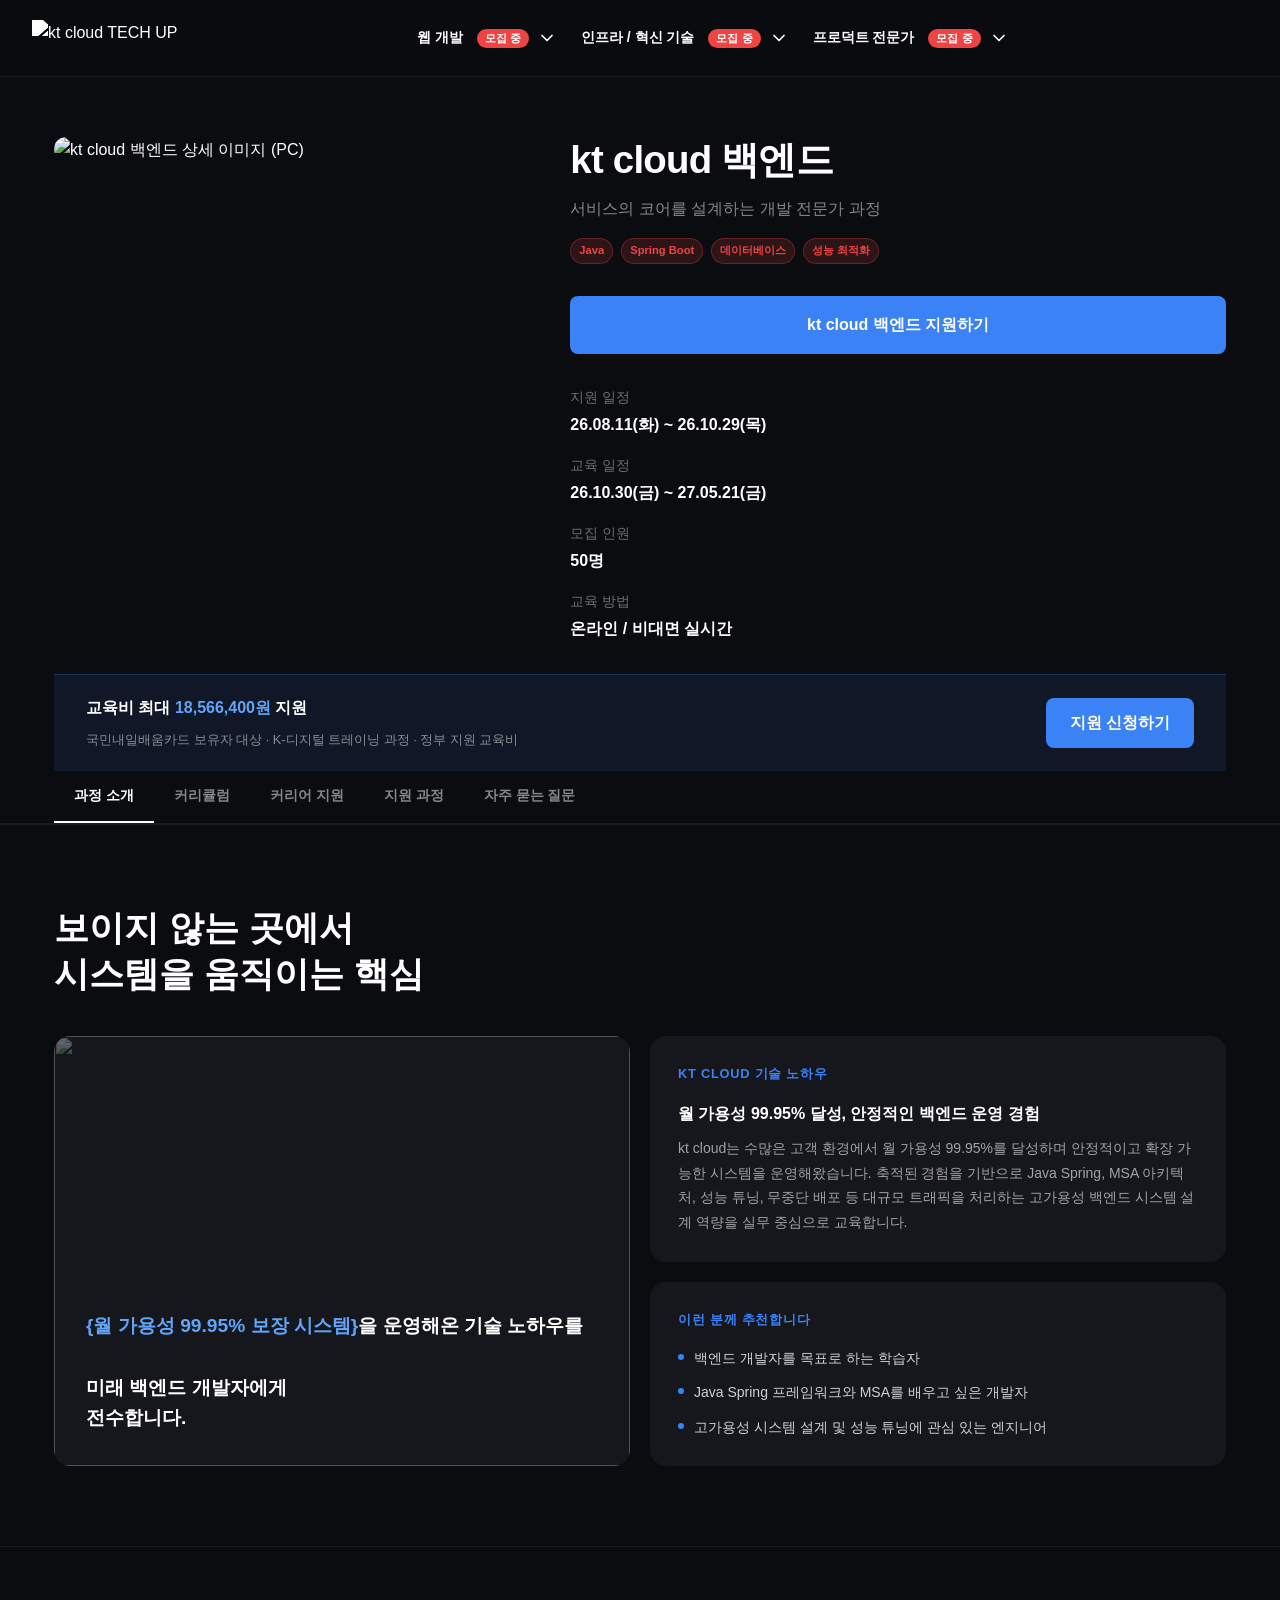
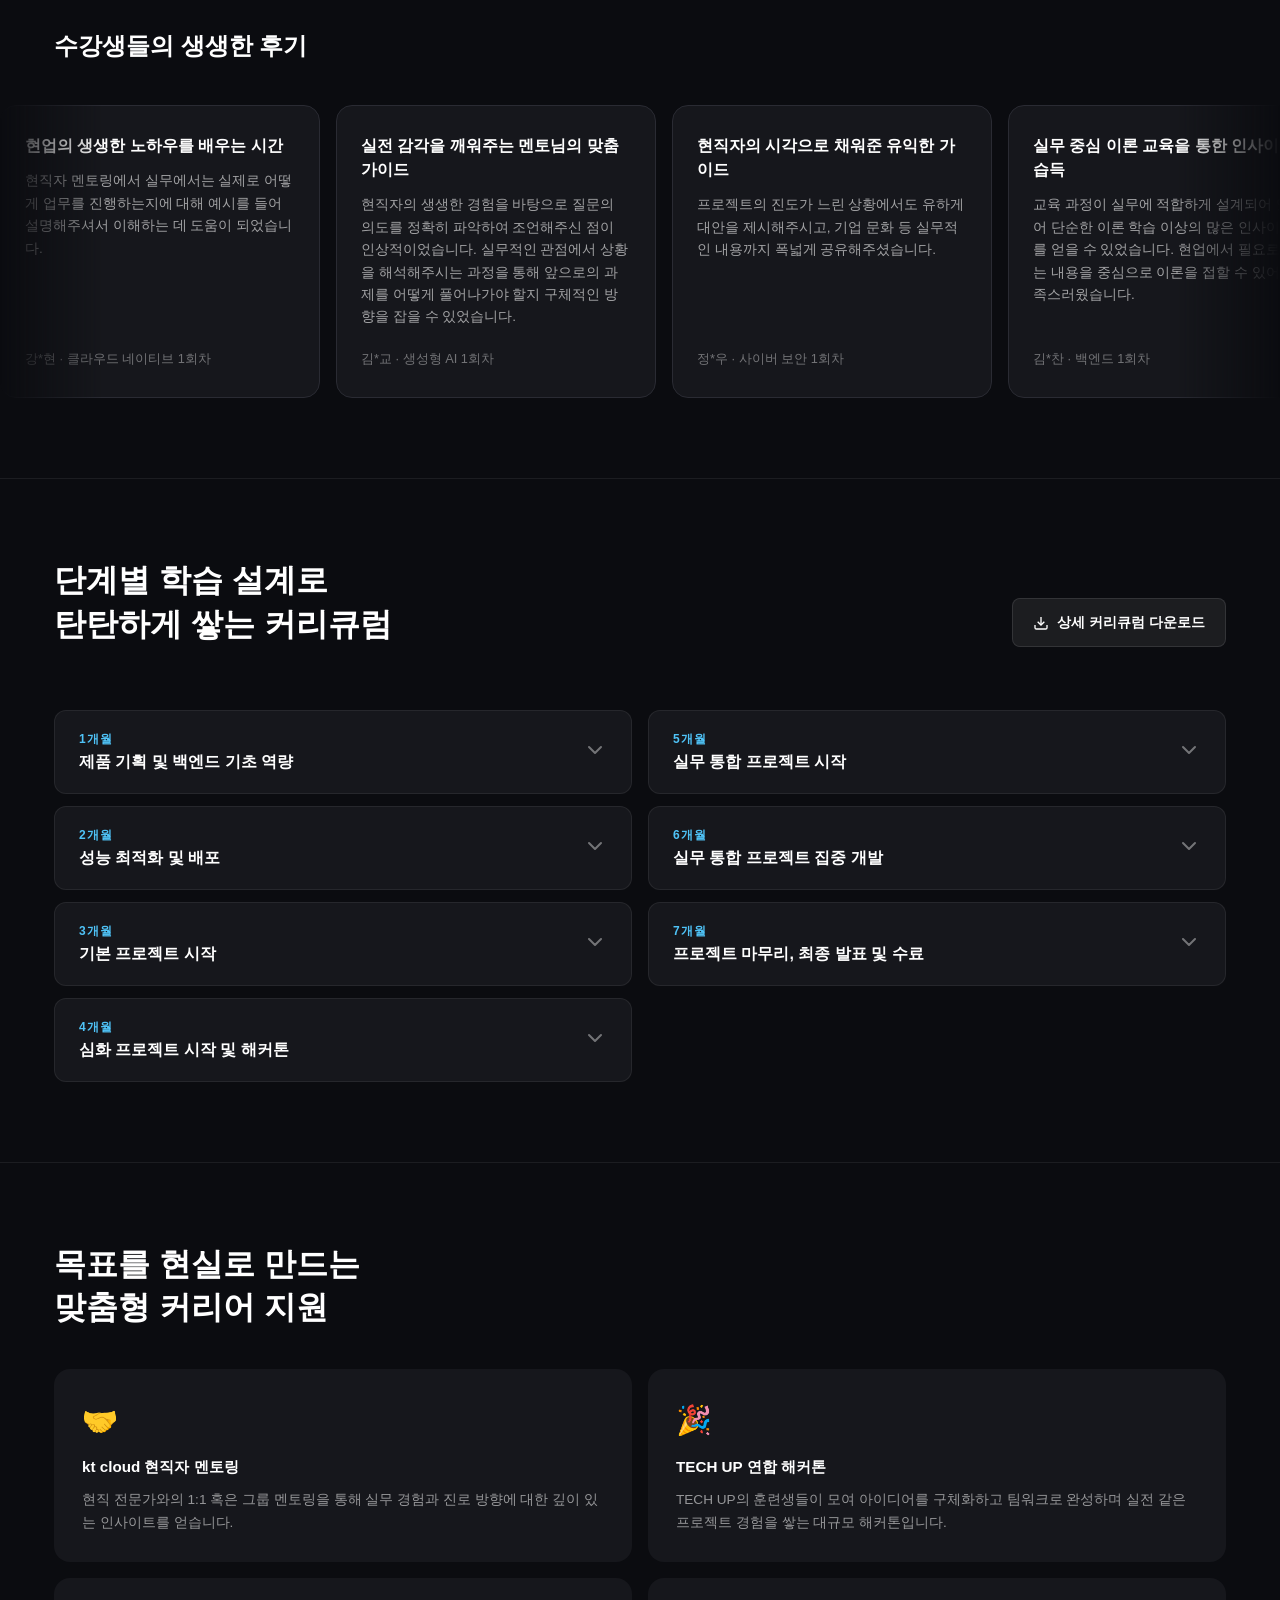
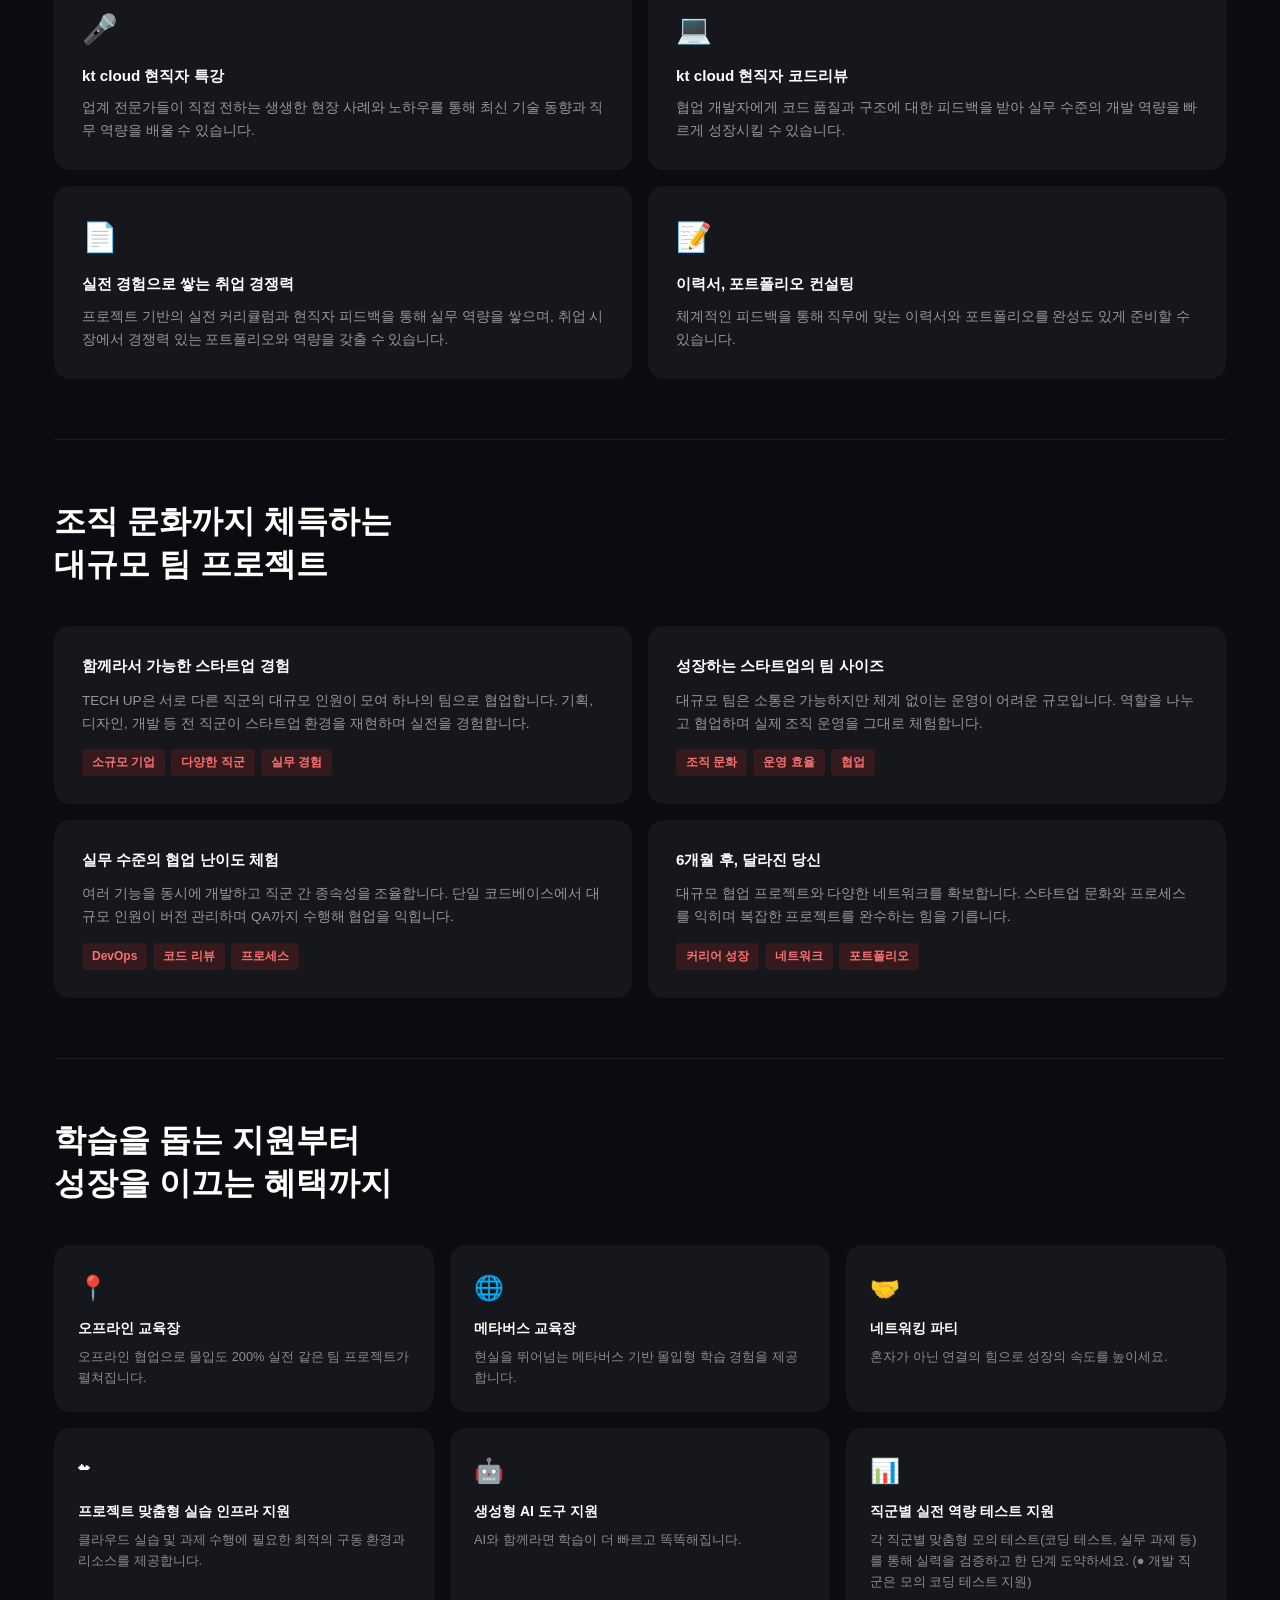
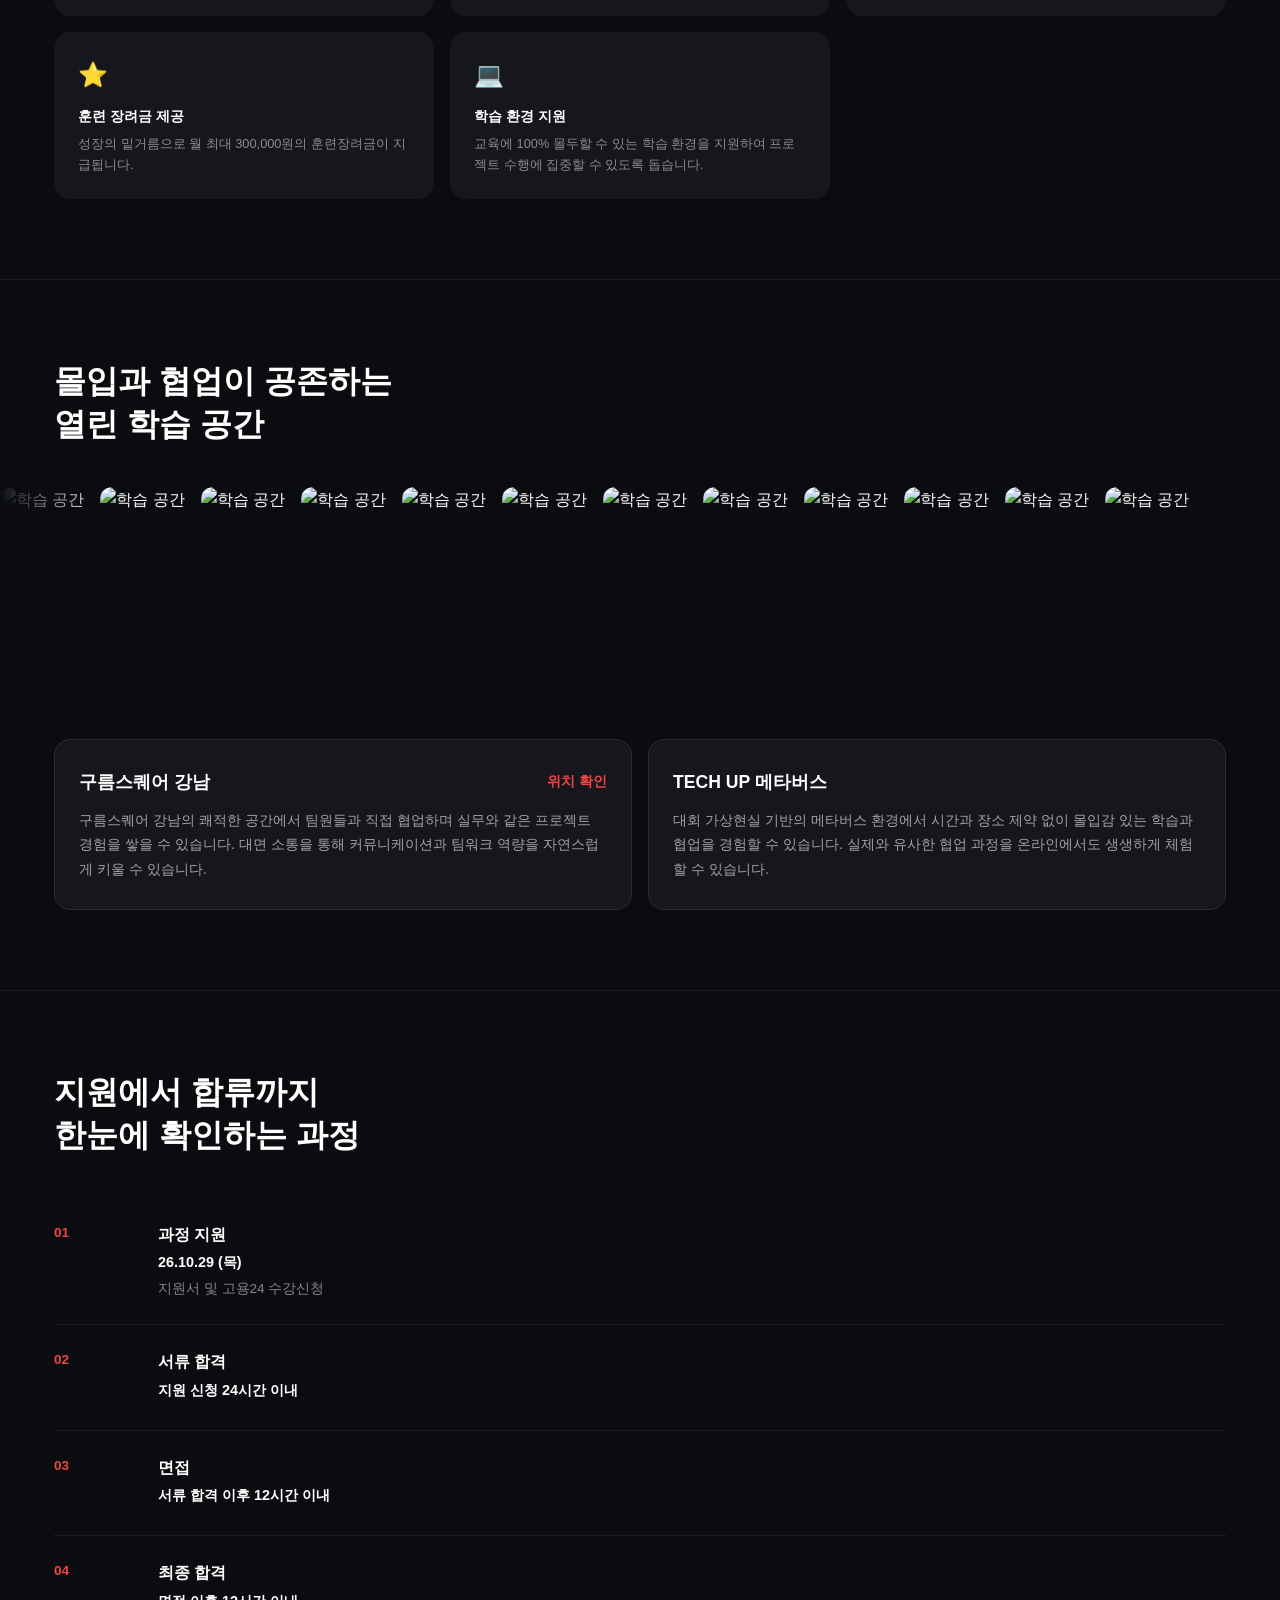
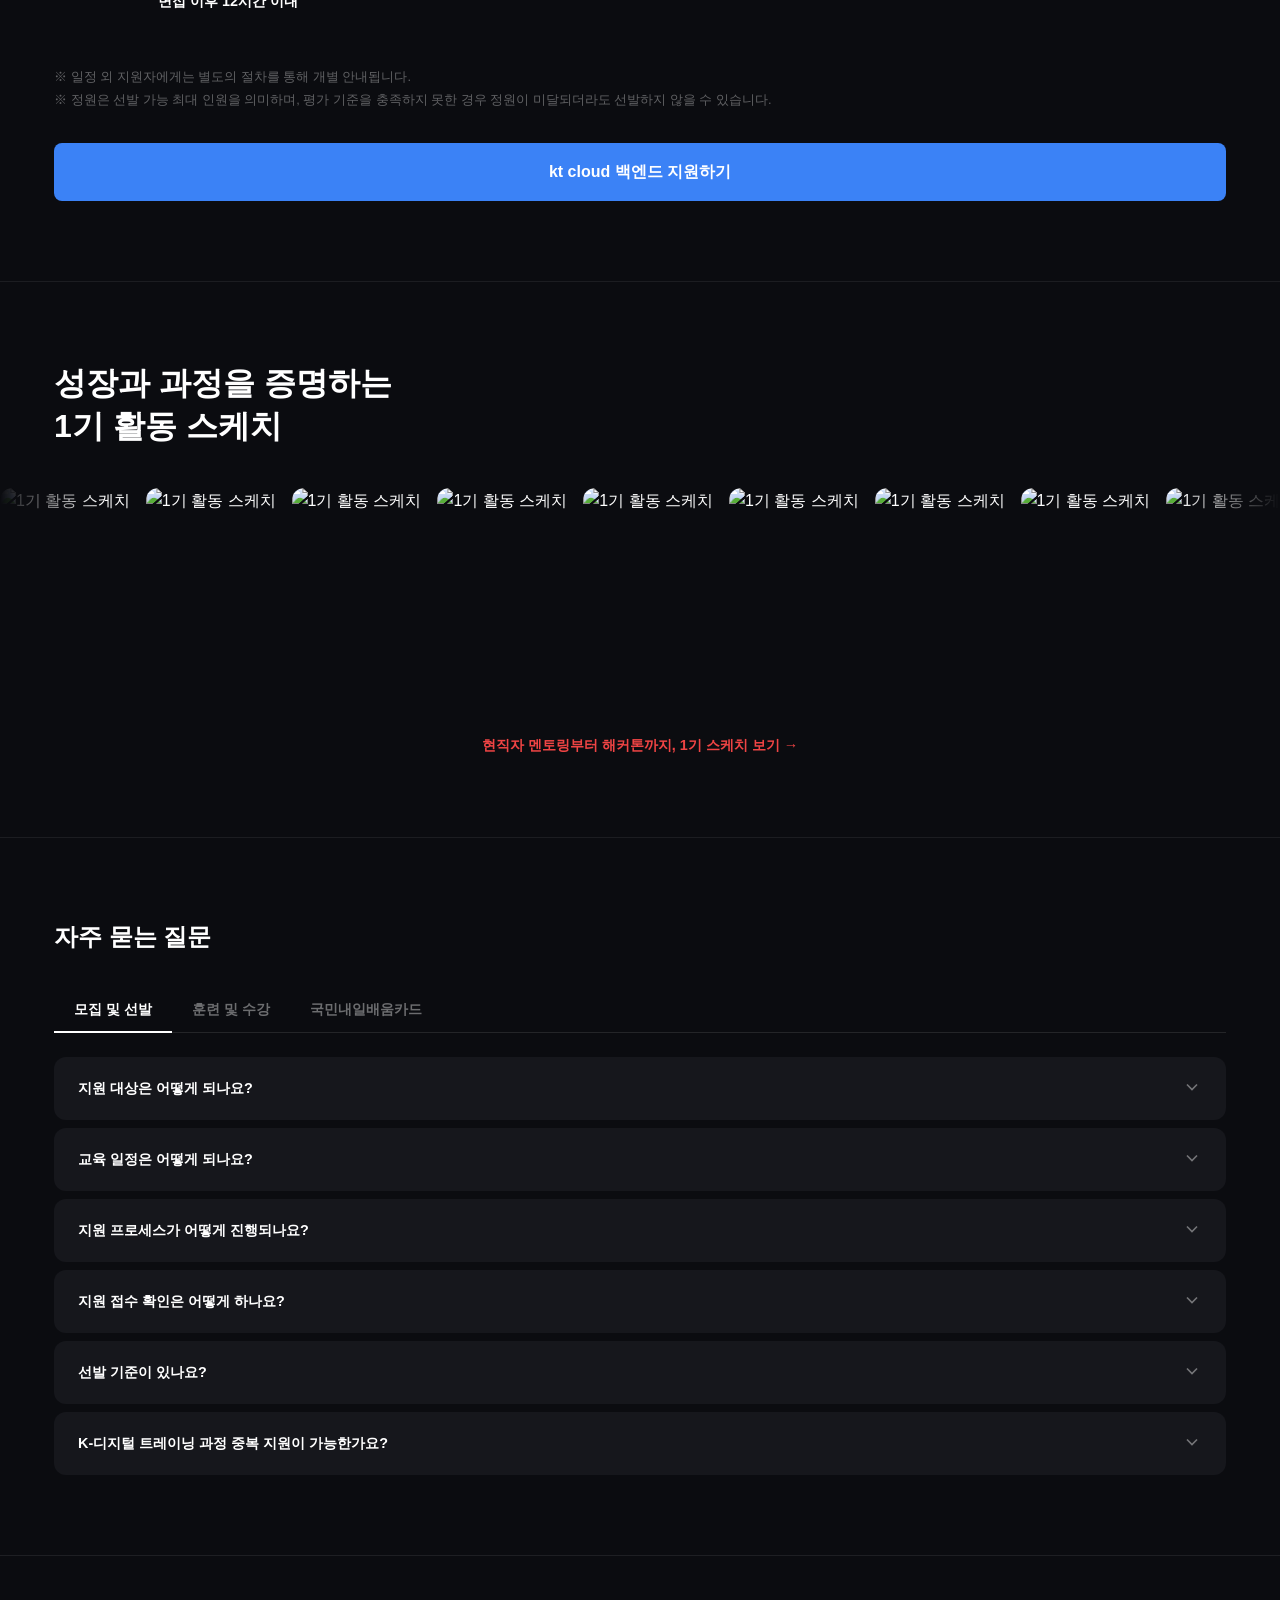
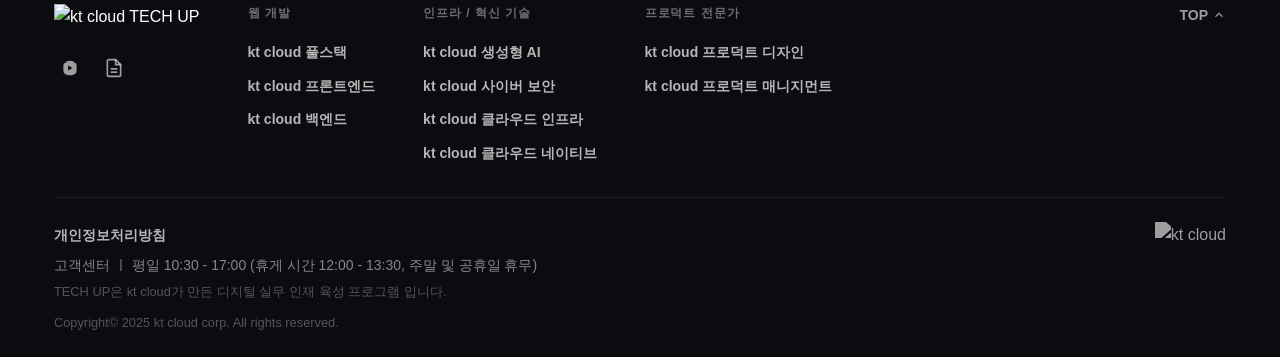
==== commit 3a18b101: "fix: 5개 과정 지원 및 선발 일정 갱신 Co-authored-by: Copilot App <223556219+Copilot@users.noreply.github.com>" ====
--- a/backend/index.html
+++ b/backend/index.html
@@ -85,7 +85,7 @@
             </div>
             <div class="cta-wrap"><a class="btn-enroll-primary" href="https://forms.gle/zZFbDgqRrS6WZeDd9" target="_blank" rel="noopener noreferrer">kt cloud 백엔드 지원하기</a></div>
             <div class="course-info-detail">
-              <div class="course-info-detail-item"><span class="info-label">지원 일정</span><span class="info-value">26.08.11(화) ~ 26.09.30(수)</span></div>
+              <div class="course-info-detail-item"><span class="info-label">지원 일정</span><span class="info-value">26.08.11(화) ~ 26.10.29(목)</span></div>
               <div class="course-info-detail-item"><span class="info-label">교육 일정</span><span class="info-value">26.10.30(금) ~ 27.05.21(금)</span></div>
               <div class="course-info-detail-item"><span class="info-label">모집 인원</span><span class="info-value">50명</span></div>
               <div class="course-info-detail-item"><span class="info-label">교육 방법</span><span class="info-value">온라인 / 비대면 실시간</span></div>
@@ -611,19 +611,19 @@
         <div class="process-timeline">
           <div class="process-timeline-item">
             <span class="timeline-num">01</span>
-            <div class="timeline-content"><p class="timeline-step-title">과정 지원</p><p class="timeline-step-date">~ 26.9.13 (일)</p><p class="timeline-step-desc">지원서 및 고용24 수강신청</p></div>
+            <div class="timeline-content"><p class="timeline-step-title">과정 지원</p><p class="timeline-step-date">26.10.29 (목)</p><p class="timeline-step-desc">지원서 및 고용24 수강신청</p></div>
           </div>
           <div class="process-timeline-item">
             <span class="timeline-num">02</span>
-            <div class="timeline-content"><p class="timeline-step-title">서류 합격</p><p class="timeline-step-date">26.9.14 (월)</p></div>
+            <div class="timeline-content"><p class="timeline-step-title">서류 합격</p><p class="timeline-step-date">지원 신청 24시간 이내</p></div>
           </div>
           <div class="process-timeline-item">
             <span class="timeline-num">03</span>
-            <div class="timeline-content"><p class="timeline-step-title">면접</p><p class="timeline-step-date">26.9.17 (목) ~ 26.9.18 (금)</p></div>
+            <div class="timeline-content"><p class="timeline-step-title">면접</p><p class="timeline-step-date">서류 합격 이후 12시간 이내</p></div>
           </div>
           <div class="process-timeline-item">
             <span class="timeline-num">04</span>
-            <div class="timeline-content"><p class="timeline-step-title">최종 합격</p><p class="timeline-step-date">26.9.21 (월)</p></div>
+            <div class="timeline-content"><p class="timeline-step-title">최종 합격</p><p class="timeline-step-date">면접 이후 12시간 이내</p></div>
           </div>
         </div>
         <p class="process-note">※ 일정 외 지원자에게는 별도의 절차를 통해 개별 안내됩니다.<br>※ 정원은 선발 가능 최대 인원을 의미하며, 평가 기준을 충족하지 못한 경우 정원이 미달되더라도 선발하지 않을 수 있습니다.</p>
@@ -743,4 +743,3 @@
 
 
 
-
